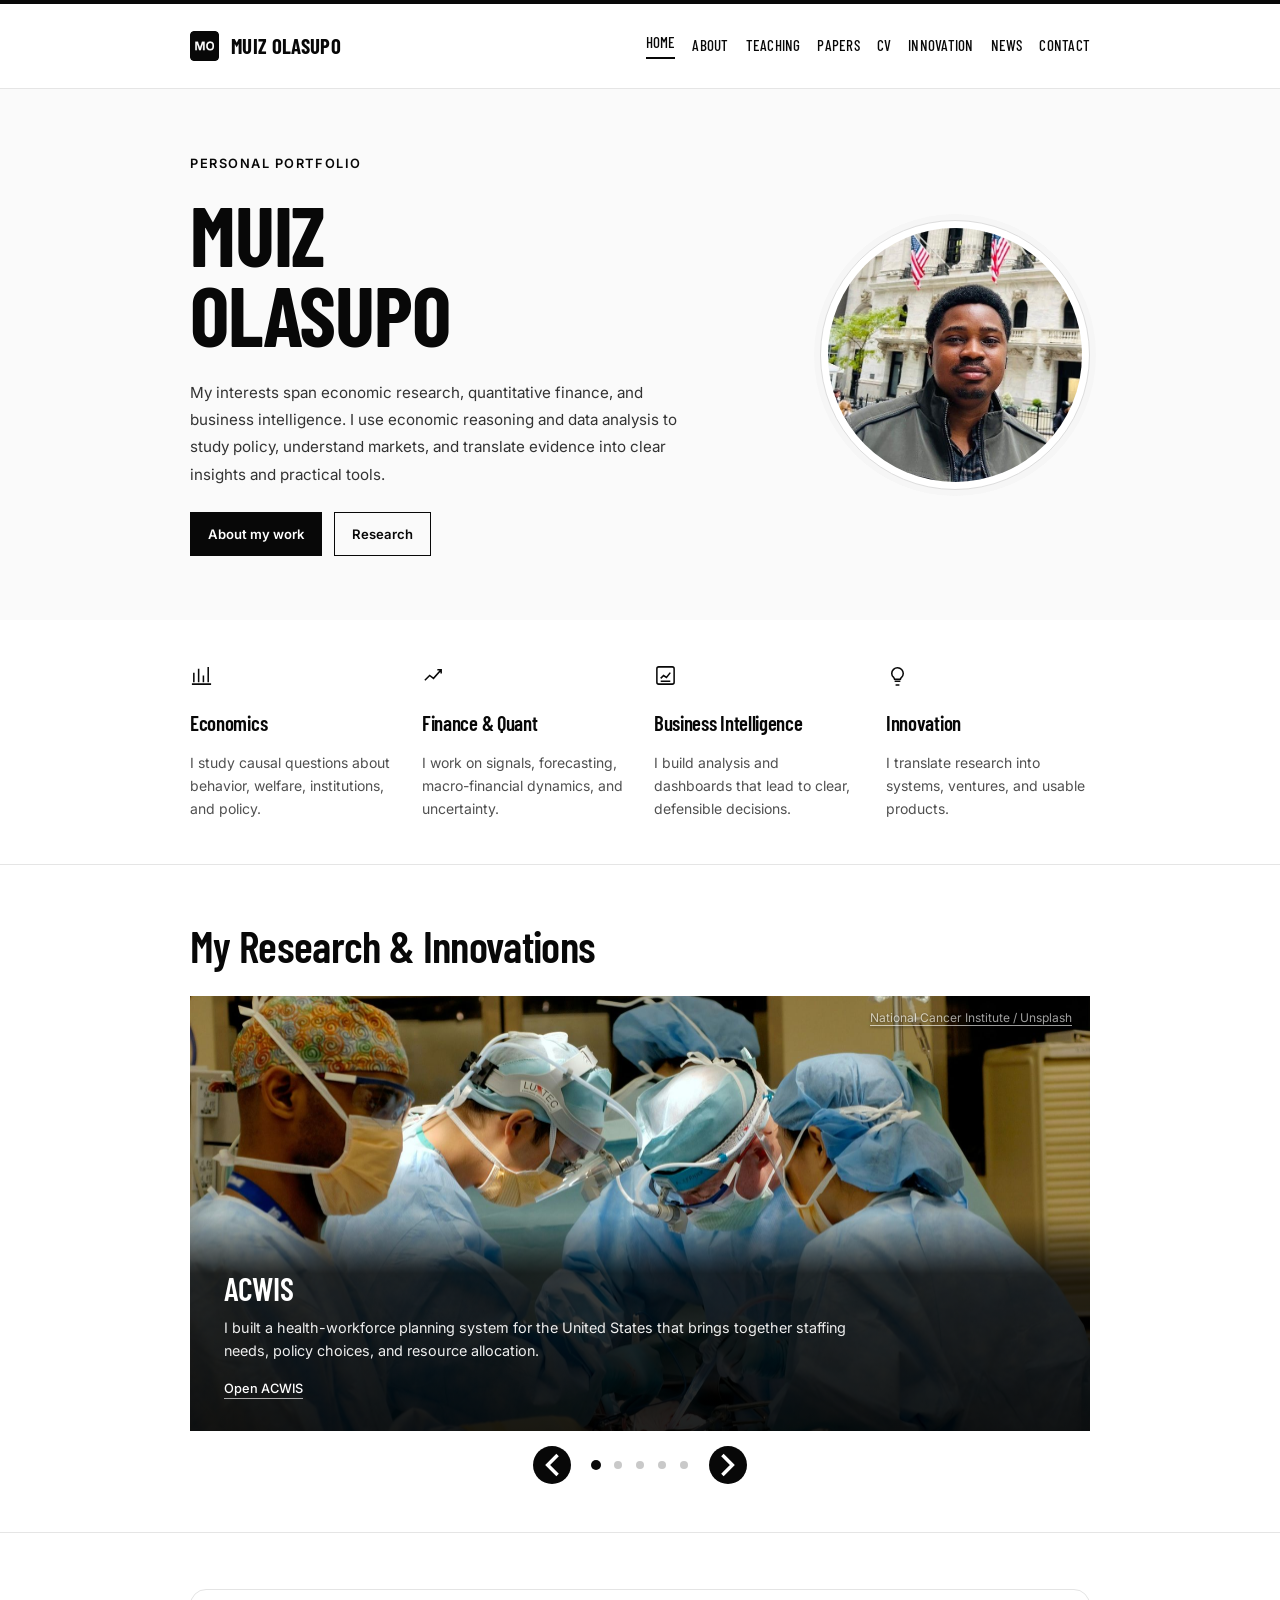
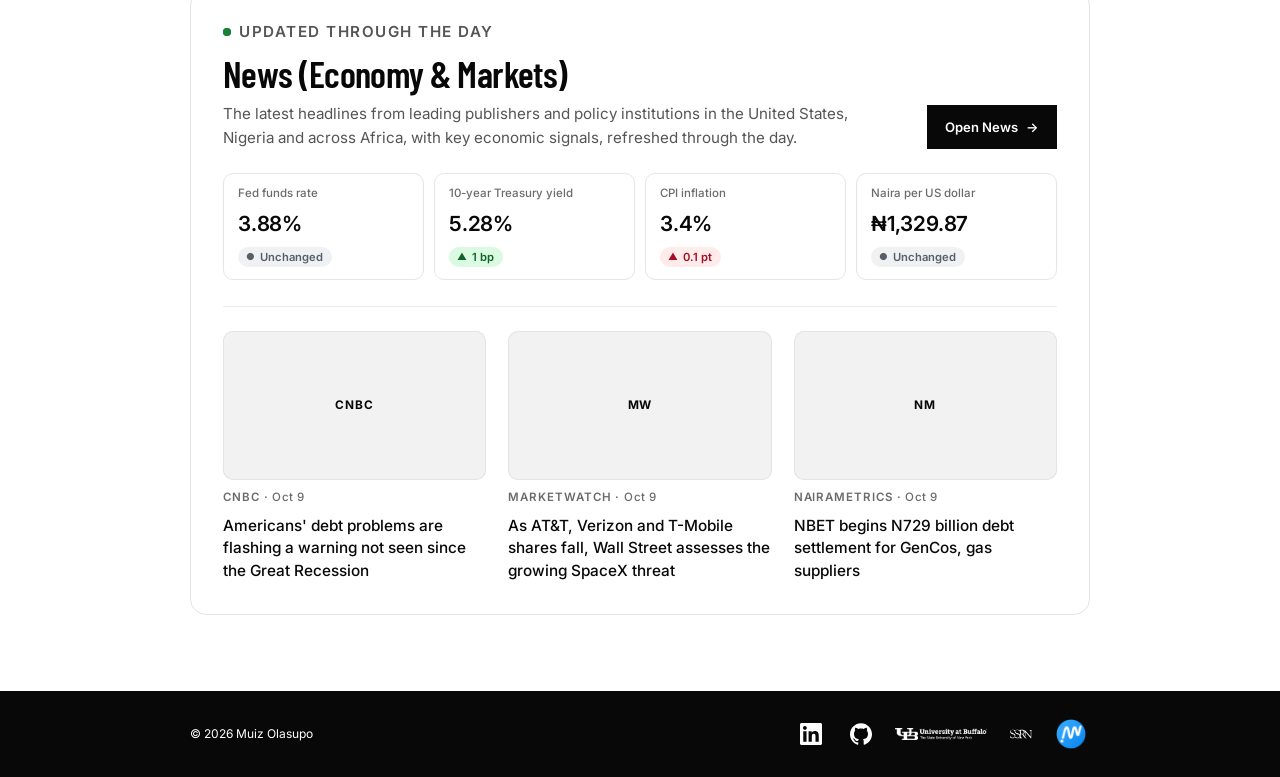
==== index.html @ 6d3d89d2 "Align Contact with the other mobile menu links The mobile menu is a four-column grid and Contact spa" ====
<!doctype html><html lang="en"><head><!-- Google Analytics 4: visitor statistics --><script async src="https://www.googletagmanager.com/gtag/js?id=G-H6LKYE52TH"></script><script>window.dataLayer=window.dataLayer||[];function gtag(){dataLayer.push(arguments);}gtag('js',new Date());gtag('config','G-H6LKYE52TH');</script><meta charset="utf-8"><meta name="viewport" content="width=device-width,initial-scale=1"><meta name="description" content="Muiz Olasupo, PhD student in Economics, causal researcher, and quantitative analyst at the University at Buffalo."><meta property="og:type" content="profile">
<meta property="og:site_name" content="Muiz Olasupo">
<meta property="og:title" content="Muiz Olasupo | Personal Portfolio">
<meta property="og:description" content="Muiz Olasupo, PhD student in Economics at the University at Buffalo working on applied microeconomics, causal inference, labor, and development.">
<meta property="og:url" content="https://muizolasupo.com/">
<meta property="og:image" content="https://muizolasupo.com/muiz-olasupo.jpg"><meta property="og:image:alt" content="Muiz Olasupo">
<meta name="twitter:card" content="summary">
<script type="application/ld+json">
{
  "@context": "https://schema.org",
  "@graph": [
    {
      "@type": "WebSite",
      "@id": "https://muizolasupo.com/#website",
      "name": "Muiz Olasupo",
      "url": "https://muizolasupo.com/"
    },
    {
      "@type": "Person",
      "@id": "https://muizolasupo.com/#person",
      "name": "Muiz Olasupo",
      "url": "https://muizolasupo.com/",
      "image": "https://muizolasupo.com/muiz-olasupo.jpg",
      "jobTitle": "PhD Student in Economics",
      "affiliation": {
        "@type": "CollegeOrUniversity",
        "name": "University at Buffalo, State University of New York",
        "url": "https://www.buffalo.edu/"
      },
      "alumniOf": [
        {
          "@type": "CollegeOrUniversity",
          "name": "University of Lagos"
        },
        {
          "@type": "CollegeOrUniversity",
          "name": "University of Ibadan"
        }
      ],
      "knowsAbout": [
        "Applied microeconomics",
        "Causal inference",
        "Labor economics",
        "Development economics",
        "Machine learning",
        "Quantitative finance"
      ],
      "sameAs": [
        "https://www.linkedin.com/in/muizolasupo",
        "https://github.com/muizolasupo",
        "https://papers.ssrn.com/sol3/cf_dev/AbsByAuth.cfm?per_id=8171556"
      ],
      "description": "Ph.D. student in Economics at the University at Buffalo working on applied microeconomics, causal inference, labor, and development economics.",
      "award": [
        "Doctoral Fellowship, Southern Illinois University Carbondale (2024-2025)",
        "Best Graduating Student, M.Sc. Economics, University of Lagos (2023)"
      ]
    }
  ]
}
</script><title>Muiz Olasupo | Personal Portfolio</title><link rel="icon" href="/favicon.ico" sizes="any"><link rel="icon" type="image/png" sizes="48x48" href="/favicon-48.png"><link rel="icon" type="image/png" sizes="96x96" href="/favicon-96.png"><link rel="icon" type="image/png" sizes="192x192" href="/icon-192.png"><link rel="icon" type="image/png" sizes="32x32" href="/favicon-32.png"><link rel="apple-touch-icon" href="/apple-touch-icon.png"><link rel="manifest" href="/site.webmanifest"><meta name="theme-color" content="#080808"><link rel="canonical" href="https://muizolasupo.com/"><link rel="preconnect" href="https://fonts.googleapis.com"><link rel="preconnect" href="https://fonts.gstatic.com" crossorigin><link href="https://fonts.googleapis.com/css2?family=Barlow+Condensed:wght@500;600;700&family=Inter:wght@400;500;600;700&display=swap" rel="stylesheet"><link rel="stylesheet" href="/styles.css"><link rel="stylesheet" href="/story.css"><link rel="stylesheet" href="/photo-story.css"><link rel="stylesheet" href="/monochrome.css"><link rel="stylesheet" href="/refinements.css?v=20261009a"></head><body><nav class="nav" aria-label="Main navigation"><div class="wrap"><a class="brand" href="index.html"><img class="brand-icon" src="/icon-192.png" alt="" width="34" height="34">Muiz Olasupo<b>.</b></a><div class="links"><a class="active" aria-current="page" href="index.html">Home</a><a href="about.html">About</a><a href="teaching.html">Teaching</a><a href="papers.html">Papers</a><a href="cv.html">CV</a><a href="innovation.html">Innovation</a><a href="news.html">News</a><a href="contact.html">Contact</a></div></div></nav><main><header class="hero hero-clean"><div class="wrap hero-grid"><div><div class="eyebrow">Personal Portfolio</div><h1 class="name-display">Muiz<br>Olasupo</h1><p class="hero-copy">My interests span economic research, quantitative finance, and business intelligence. I use economic reasoning and data analysis to study policy, understand markets, and translate evidence into clear insights and practical tools.</p><div class="actions"><a class="btn primary" href="about.html">About my work</a><a class="btn outline" href="papers.html">Research</a></div></div><div class="portrait-clean"><img src="/muiz-olasupo.jpg" alt="Muiz Olasupo outside the New York Stock Exchange"></div></div></header><section class="home-intro"><div class="wrap"><div class="icon-grid"><article class="icon-card"><svg viewBox="0 0 24 24" aria-hidden="true"><path d="M4 19V9m5 10V5m5 14v-7m5 7V3M2 21h20"/></svg><h3>Economics</h3><p>I study causal questions about behavior, welfare, institutions, and policy.</p></article><article class="icon-card"><svg viewBox="0 0 24 24" aria-hidden="true"><path d="M3 17l5-5 4 3 8-9M16 6h4v4"/></svg><h3>Finance & Quant</h3><p>I work on signals, forecasting, macro-financial dynamics, and uncertainty.</p></article><article class="icon-card"><svg viewBox="0 0 24 24" aria-hidden="true"><rect x="3" y="3" width="18" height="18" rx="2"/><path d="M7 15l3-3 3 2 4-5M7 18h10"/></svg><h3>Business Intelligence</h3><p>I build analysis and dashboards that lead to clear, defensible decisions.</p></article><article class="icon-card"><svg viewBox="0 0 24 24" aria-hidden="true"><path d="M9 18h6M10 22h4M8 14c-1.2-1-2-2.5-2-4.2A6 6 0 0 1 18 10c0 1.7-.8 3.2-2 4.2-.7.6-1 1.1-1 1.8H9c0-.7-.3-1.2-1-2z"/></svg><h3>Innovation</h3><p>I translate research into systems, ventures, and usable products.</p></article></div></div></section><section class="carousel-section"><div class="wrap"><div class="section-head"><h2>My Research &amp; Innovations</h2></div><div class="carousel story-carousel" data-carousel tabindex="0" aria-label="My research and innovations slides"><div class="slides"><article class="slide story-slide active" ><div class="story-text"><h2>ACWIS</h2><p>I built a health-workforce planning system for the United States that brings together staffing needs, policy choices, and resource allocation.</p><a class="story-action" href="https://acwis.pages.dev" target="_blank" rel="noopener">Open ACWIS</a></div><div class="story-surface"><figure class="story-photo"><img src="/images/healthcare-team.jpg" alt="A clinical team working together in an operating room" loading="eager" decoding="async"><figcaption><a href="https://unsplash.com/photos/KrsoedfRAf4" target="_blank" rel="noopener">National Cancer Institute / Unsplash</a></figcaption></figure></div></article><article class="slide story-slide " hidden><div class="story-text"><h2>Applied research</h2><p>Causal questions about economic behavior, policy, and the lives of households.</p><a class="story-action" href="papers.html">Read the working papers</a></div><div class="story-surface"><figure class="story-photo"><img src="/images/library.jpg" alt="Bookshelves in a research library" loading="lazy" decoding="async"><figcaption><a href="https://unsplash.com/photos/2JIvboGLeho" target="_blank" rel="noopener">Susan Q Yin / Unsplash</a></figcaption></figure></div></article><article class="slide story-slide " hidden><div class="story-text"><h2>Finance & quantitative research</h2><p>Economic mechanisms, forecasting, and careful evaluation of uncertainty.</p><a class="story-action" href="about.html">My research approach</a></div><div class="story-surface"><figure class="story-photo"><img src="/images/finance.jpg" alt="Financial market charts displayed on a monitor" loading="lazy" decoding="async"><figcaption><a href="https://unsplash.com/photos/Wb63zqJ5gnE" target="_blank" rel="noopener">Nicholas Cappello / Unsplash</a></figcaption></figure></div></article><article class="slide story-slide " hidden><div class="story-text"><h2>Meso Insights</h2><p>I run an economic research and business intelligence firm that helps organizations make informed decisions.</p><a class="story-action" href="https://mesoinsights.com" target="_blank" rel="noopener">Visit Meso Insights</a></div><div class="story-surface"><figure class="story-photo"><img src="/images/business-analysis.jpg" alt="Colleagues reviewing analysis and reports" loading="lazy" decoding="async"><figcaption><a href="https://unsplash.com/photos/5fNmWej4tAA" target="_blank" rel="noopener">Scott Graham / Unsplash</a></figcaption></figure></div></article><article class="slide story-slide " hidden><div class="story-text"><h2>Health systems, wider possibilities</h2><p>ACWIS starts with the U.S. health sector, with a longer-term interest in adaptation to data-scarce economies.</p><a class="story-action" href="innovation.html">More about ACWIS</a></div><div class="story-surface"><figure class="story-photo"><img src="/images/hospital-mayo-wide.jpg" alt="Hospital exterior in Rochester, Minnesota" loading="lazy" decoding="async"><figcaption><a href="https://unsplash.com/photos/jGmBZypoFPc" target="_blank" rel="noopener">Solen Feyissa / Unsplash</a></figcaption></figure></div></article></div><p class="sr-only" data-slide-status aria-live="polite" aria-atomic="true">Slide 1 of 5: ACWIS</p><div class="story-bottom"><button class="carousel-btn prev" aria-label="Previous slide"><svg viewBox="0 0 24 24" aria-hidden="true" focusable="false"><path d="M14.75 6.5 9.25 12l5.5 5.5"/></svg></button><div class="carousel-dots"><button class="carousel-dot active" aria-label="Show ACWIS slide" aria-pressed="true"><span class="sr-only">ACWIS</span></button><button class="carousel-dot " aria-label="Show Research slide" aria-pressed="false"><span class="sr-only">Research</span></button><button class="carousel-dot " aria-label="Show Quant slide" aria-pressed="false"><span class="sr-only">Quant</span></button><button class="carousel-dot " aria-label="Show Intelligence slide" aria-pressed="false"><span class="sr-only">Intelligence</span></button><button class="carousel-dot " aria-label="Show Reach slide" aria-pressed="false"><span class="sr-only">Reach</span></button></div><button class="carousel-btn next" aria-label="Next slide"><svg viewBox="0 0 24 24" aria-hidden="true" focusable="false"><path d="M9.25 6.5 14.75 12l-5.5 5.5"/></svg></button></div></div></div></section><section class="news-teaser-section" aria-labelledby="news-heading"><div class="wrap"><div class="news-teaser"><div class="news-teaser-top"><div class="news-teaser-intro"><p class="teaser-kicker"><span class="live-dot" aria-hidden="true"></span>Updated through the day</p><h2 id="news-heading"><a href="news.html">News (Economy &amp; Markets)</a></h2><p>The latest headlines from leading publishers and policy institutions in the United States, Nigeria and across Africa, with key economic signals, refreshed through the day.</p></div><a class="btn primary news-open" href="news.html">Open News <span aria-hidden="true">&rarr;</span></a></div><div class="signal-chips" data-signals-chips data-ids="DFF,DGS10,CPIAUCSL,USDNGN" data-href="news.html#signals" aria-label="Key economic signals"></div><div data-news-teaser data-categories="economy,markets,africa"><ul class="news-list news-teaser-list" data-news-list><li class="news-status">Loading headlines…</li></ul></div><noscript><p class="news-status">Turn on JavaScript to see the latest headlines, or open the <a href="news.html">News</a> page.</p></noscript></div></div></section></main><footer><div class="wrap foot"><span>© <span data-year></span> Muiz Olasupo</span><div class="social-links" aria-label="Professional profiles"><a class="social-icon " href="https://www.linkedin.com/in/muizolasupo" aria-label="LinkedIn" title="LinkedIn" target="_blank" rel="noopener"><img src="/icons/linkedin.svg" alt=""></a><a class="social-icon" href="https://github.com/muizolasupo" aria-label="GitHub" title="GitHub" target="_blank" rel="noopener"><img src="/icons/github.svg" alt=""></a><a class="social-icon ub-icon" href="https://arts-sciences.buffalo.edu/economics/info-for/current-students/graduate/phd-student-directory.html" aria-label="University at Buffalo" title="University at Buffalo" target="_blank" rel="noopener"><img src="/icons/ub.png" alt=""></a><a class="social-icon" href="https://papers.ssrn.com/sol3/cf_dev/AbsByAuth.cfm?per_id=8171556" aria-label="SSRN author page" title="SSRN author page" target="_blank" rel="noopener"><img src="/icons/ssrn.svg" alt=""></a><a class="social-icon meso-logo" href="https://mesoinsights.com" target="_blank" rel="noopener" aria-label="Meso Insights" title="Meso Insights"><img src="/icons/meso.png" alt=""></a></div></div></footer><script src="/site.js?v=20261003b"></script><script src="/news.js?v=20261005d" defer></script><script src="/signals.js?v=20261005f" defer></script></body></html>
---- styles.css ----
:root{--ink:#202124;--navy:#16325c;--blue:#1a73e8;--green:#188038;--gold:#c58b00;--paper:#f8fafd;--white:#fff;--muted:#5f6368;--line:#dadce0;--shadow:0 10px 30px rgba(60,64,67,.12)}
*{box-sizing:border-box}html{scroll-behavior:smooth}body{margin:0;color:var(--ink);background:var(--white);font-family:Roboto,Arial,sans-serif;line-height:1.65}a{color:inherit}.wrap{width:min(1120px,calc(100% - 40px));margin:auto}.nav{position:sticky;top:0;z-index:20;background:rgba(255,255,255,.96);border-bottom:1px solid var(--line);backdrop-filter:blur(12px)}.nav .wrap{min-height:72px;display:flex;align-items:center;justify-content:space-between}.brand{font-size:1.08rem;font-weight:700;text-decoration:none;color:var(--navy)}.brand b{color:var(--blue)}.links{display:flex;gap:22px;align-items:center}.links a{font-size:.9rem;font-weight:500;text-decoration:none;color:var(--muted)}.links a:hover,.links a.active{color:var(--blue)}.menu{display:none;border:0;background:none;color:var(--navy);font:600 1rem Roboto,Arial,sans-serif}.hero{background:linear-gradient(130deg,#102a4f,#173f68 60%,#155244);color:white;padding:112px 0 100px}.hero-grid{display:grid;grid-template-columns:1.3fr .7fr;gap:70px;align-items:center}.eyebrow,.kicker{text-transform:uppercase;letter-spacing:.14em;font-weight:700;font-size:.75rem}.eyebrow{color:#f9d77a}.hero h1{font-size:clamp(3.5rem,7vw,6rem);line-height:1.02;letter-spacing:-.045em;margin:16px 0;font-weight:500}.hero p{font-size:1.2rem;max-width:710px;color:#dce8f7}.monogram{aspect-ratio:1;border-radius:28px;display:grid;place-items:center;background:rgba(255,255,255,.08);border:1px solid rgba(255,255,255,.2);font-size:6rem;font-weight:300;color:#f9d77a}.actions{display:flex;flex-wrap:wrap;gap:12px;margin-top:30px}.btn{display:inline-flex;align-items:center;padding:11px 18px;border-radius:6px;text-decoration:none;font-weight:700;font-size:.92rem;border:1px solid transparent}.btn.primary{background:var(--blue);color:white}.hero .btn.primary{background:white;color:var(--navy)}.btn.outline{border-color:var(--line);color:var(--navy);background:white}.hero .btn.outline{border-color:rgba(255,255,255,.45);background:transparent;color:white}.btn:hover{box-shadow:var(--shadow);transform:translateY(-1px)}
.page-head{padding:82px 0 62px;background:var(--paper);border-bottom:1px solid var(--line)}.page-head .kicker,.section-head .kicker{color:var(--green)}h1,h2,h3{letter-spacing:-.02em}.page-head h1{font-size:clamp(2.7rem,5vw,4.5rem);line-height:1.08;margin:10px 0 14px;color:var(--navy)}.page-head p{font-size:1.12rem;color:var(--muted);max-width:760px;margin:0}section{padding:88px 0}.section-head{max-width:760px;margin-bottom:40px}.section-head h2{font-size:clamp(2rem,4vw,3.3rem);line-height:1.12;margin:8px 0 12px;color:var(--navy)}.section-head p{color:var(--muted);font-size:1.05rem}.grid-2{display:grid;grid-template-columns:repeat(2,1fr);gap:22px}.grid-3{display:grid;grid-template-columns:repeat(3,1fr);gap:18px}.card{border:1px solid var(--line);border-radius:12px;padding:28px;background:white}.card.accent{border-top:4px solid var(--blue)}.card h2,.card h3{color:var(--navy);margin-top:0}.card p{color:var(--muted)}.stat{padding:24px;border-left:3px solid var(--gold);background:var(--paper)}.stat strong{display:block;color:var(--navy);font-size:1.05rem}.stat span{color:var(--muted);font-size:.9rem}.paper{display:grid;grid-template-columns:90px 1fr auto;gap:24px;align-items:start;border-top:1px solid var(--line);padding:34px 0}.paper:first-child{border-top:0;padding-top:0}.paper .year{font-size:.78rem;font-weight:700;color:var(--green);text-transform:uppercase;letter-spacing:.1em}.paper h2{font-size:1.42rem;line-height:1.35;margin:0 0 10px;color:var(--navy)}.paper p{margin:0;color:var(--muted)}.paper .ssrn{white-space:nowrap;color:var(--blue);font-weight:700;text-decoration:none}.paper .ssrn:hover{text-decoration:underline}.chips{display:flex;gap:9px;flex-wrap:wrap;margin-top:18px}.chip{padding:7px 11px;background:#eef3fa;border-radius:999px;color:var(--navy);font-size:.84rem;font-weight:500}.timeline{display:grid;gap:26px}.entry{display:grid;grid-template-columns:180px 1fr;gap:28px;padding-bottom:26px;border-bottom:1px solid var(--line)}.entry:last-child{border-bottom:0}.entry .label{font-weight:700;color:var(--green);font-size:.88rem}.entry h3{margin:0 0 5px;color:var(--navy)}.entry p{margin:0;color:var(--muted)}.resume-head{display:flex;justify-content:space-between;gap:25px;align-items:start;margin-bottom:42px}.resume-head h2{font-size:2.2rem;margin:0;color:var(--navy)}.resume-section{margin-top:46px}.resume-section h2{font-size:1.1rem;text-transform:uppercase;letter-spacing:.1em;color:var(--green);border-bottom:2px solid var(--green);padding-bottom:9px}.clean{list-style:none;margin:0;padding:0}.clean li{padding:8px 0}.contact-box{background:linear-gradient(135deg,#102a4f,#155244);color:white;border-radius:16px;padding:48px}.contact-box h2{font-size:2.5rem;line-height:1.15;margin-top:0}.contact-box p{color:#dce8f7;max-width:700px}footer{padding:28px 0;background:#102a4f;color:#c6d4e8;font-size:.85rem}.foot{display:flex;justify-content:space-between;gap:20px}.foot a{color:white;text-decoration:none}
@media(max-width:820px){.menu{display:block}.links{display:none}.links.open{display:flex;position:absolute;top:72px;left:0;right:0;flex-direction:column;align-items:flex-start;background:white;padding:24px;border-bottom:1px solid var(--line)}.hero-grid,.grid-2,.grid-3{grid-template-columns:1fr}.monogram{width:220px}.paper{grid-template-columns:1fr}.paper .ssrn{justify-self:start}.entry{grid-template-columns:1fr;gap:5px}.resume-head,.foot{flex-direction:column}.hero{padding:80px 0}section{padding:68px 0}}
.portrait-stage{position:relative;min-height:570px}.portrait-frame{position:absolute;inset:0 18px 42px 0;border-radius:28px;overflow:hidden;border:1px solid rgba(255,255,255,.24);box-shadow:0 28px 70px rgba(0,0,0,.28)}.portrait-frame img{width:100%;height:100%;object-fit:cover;object-position:center 28%}.data-card{position:absolute;background:rgba(255,255,255,.96);color:var(--ink);border-radius:14px;box-shadow:var(--shadow);padding:16px 18px}.data-card.one{left:-38px;bottom:0;width:230px}.data-card.two{right:-22px;top:34px;width:190px}.data-label{font-size:.7rem;text-transform:uppercase;letter-spacing:.1em;color:var(--muted);font-weight:700}.data-value{display:block;font-size:1.35rem;color:var(--navy);font-weight:700;margin:3px 0}.spark{width:100%;height:36px;margin-top:6px}.spark polyline{fill:none;stroke:var(--blue);stroke-width:3}.spark .green{stroke:var(--green)}.impact-strip{display:grid;grid-template-columns:repeat(4,1fr);margin-top:-34px;position:relative;z-index:3;background:white;border-radius:14px;box-shadow:var(--shadow);overflow:hidden}.impact-strip div{padding:24px;border-right:1px solid var(--line)}.impact-strip div:last-child{border-right:0}.impact-strip strong{display:block;color:var(--navy);font-size:1.05rem}.impact-strip span{color:var(--muted);font-size:.82rem}.feature-grid{display:grid;grid-template-columns:1fr 1fr;gap:22px}.venture{border-radius:18px;padding:38px;position:relative;overflow:hidden}.venture.acwis{background:#102a4f;color:white}.venture.meso{background:#edf6f0;color:var(--ink);border:1px solid #cee3d5}.venture .mini{font-size:.72rem;text-transform:uppercase;letter-spacing:.12em;font-weight:700;color:#f9d77a}.venture.meso .mini{color:var(--green)}.venture h3{font-size:2rem;margin:10px 0}.venture.acwis h3{color:white}.venture p{max-width:560px}.venture.acwis p{color:#dce8f7}.venture-links{display:flex;gap:10px;flex-wrap:wrap;margin-top:24px}.market-viz{border:1px solid var(--line);border-radius:18px;background:white;padding:28px;min-height:330px}.market-viz-head{display:flex;justify-content:space-between;align-items:start}.market-viz h3{margin:0;color:var(--navy)}.legend{display:flex;gap:14px;font-size:.78rem;color:var(--muted)}.dot{display:inline-block;width:8px;height:8px;border-radius:50%;margin-right:5px;background:var(--blue)}.dot.green{background:var(--green)}.chart-area{height:200px;margin-top:26px;position:relative;background:repeating-linear-gradient(to bottom,transparent 0,transparent 49px,#e8eaed 50px)}.chart-area svg{width:100%;height:100%}.chart-area .line1{fill:none;stroke:var(--blue);stroke-width:4}.chart-area .line2{fill:none;stroke:var(--green);stroke-width:3;stroke-dasharray:7 6}.chart-note{font-size:.78rem;color:var(--muted);margin-top:12px}.pdf-stage{border:1px solid var(--line);border-radius:14px;background:var(--paper);min-height:640px;display:grid;place-items:center;text-align:center;padding:40px}.pdf-stage h2{color:var(--navy);margin-bottom:8px}.pdf-stage p{color:var(--muted);max-width:520px}.pdf-viewer{width:100%;height:900px;border:0;border-radius:12px;background:white}.hero-copy{font-size:1.24rem!important;line-height:1.7}.hero-sub{font-size:.96rem!important;color:#aecdde!important;max-width:660px!important}
@media(max-width:820px){.portrait-stage{min-height:480px}.portrait-frame{inset:0 0 48px}.data-card.one{left:-8px}.data-card.two{right:-8px}.impact-strip{grid-template-columns:1fr 1fr;margin-top:0}.feature-grid{grid-template-columns:1fr}.impact-strip div:nth-child(2){border-right:0}.pdf-viewer{height:650px}}
.name-display{font-family:"Bodoni Moda",Georgia,serif;font-size:clamp(4.3rem,8vw,7.2rem)!important;font-weight:600!important;letter-spacing:-.055em!important;line-height:.92!important}.hero-clean{padding:94px 0 78px}.hero-clean .hero-grid{grid-template-columns:.95fr 1.05fr}.portrait-clean{height:590px;border-radius:26px;overflow:hidden;border:1px solid rgba(255,255,255,.25);box-shadow:0 30px 70px rgba(0,0,0,.3)}.portrait-clean img{width:100%;height:100%;object-fit:cover;object-position:center 28%}.role-line{display:flex;gap:10px;flex-wrap:wrap;margin-top:26px}.role-line span{border:1px solid rgba(255,255,255,.25);border-radius:999px;padding:7px 12px;font-size:.8rem;color:#dce8f7}.home-intro{padding:72px 0}.icon-grid{display:grid;grid-template-columns:repeat(4,1fr);gap:16px}.icon-card{border:1px solid var(--line);border-radius:14px;padding:24px;background:white}.icon-card svg{width:34px;height:34px;stroke:var(--blue);fill:none;stroke-width:1.8;margin-bottom:18px}.icon-card h3{margin:0 0 7px;color:var(--navy)}.icon-card p{font-size:.9rem;color:var(--muted);margin:0}.carousel-section{background:var(--paper)}.carousel{position:relative;border-radius:20px;overflow:hidden;background:#0d2747;box-shadow:var(--shadow)}.slides{position:relative;height:570px}.slide{position:absolute;inset:0;opacity:0;pointer-events:none;transition:opacity .55s ease}.slide.active{opacity:1;pointer-events:auto}.slide img{width:100%;height:100%;object-fit:cover}.slide:after{content:"";position:absolute;inset:0;background:linear-gradient(90deg,rgba(7,23,43,.9) 0%,rgba(7,23,43,.54) 47%,rgba(7,23,43,.08) 75%)}.slide-copy{position:absolute;z-index:2;left:7%;bottom:12%;width:min(520px,82%);color:white}.slide-copy .kicker{color:#f9d77a}.slide-copy h2{font-size:clamp(2rem,4vw,3.4rem);line-height:1.08;margin:9px 0}.slide-copy p{color:#e2eaf4;font-size:1rem}.slide-source{font-size:.73rem;color:#c0cedf}.carousel-controls{position:absolute;z-index:4;right:24px;bottom:24px;display:flex;gap:9px}.carousel-btn{width:44px;height:44px;border-radius:50%;border:1px solid rgba(255,255,255,.45);background:rgba(10,32,59,.6);color:white;font-size:1.2rem;cursor:pointer}.carousel-btn:hover{background:var(--blue)}.carousel-dots{position:absolute;z-index:4;left:7%;bottom:30px;display:flex;gap:8px}.carousel-dot{width:9px;height:9px;border-radius:50%;border:0;background:rgba(255,255,255,.45);padding:0;cursor:pointer}.carousel-dot.active{background:white;width:24px;border-radius:8px}.home-cta{padding:74px 0}.home-cta .contact-box{display:flex;align-items:center;justify-content:space-between;gap:30px}.home-cta .contact-box h2{margin-bottom:10px}.home-cta .actions{margin-top:0;flex-shrink:0}
@media(max-width:900px){.hero-clean .hero-grid{grid-template-columns:1fr}.portrait-clean{height:520px}.icon-grid{grid-template-columns:1fr 1fr}.home-cta .contact-box{display:block}.home-cta .actions{margin-top:24px}}
@media(max-width:600px){.portrait-clean{height:440px}.icon-grid{grid-template-columns:1fr}.slides{height:520px}.slide-copy{bottom:18%}.carousel-dots{bottom:26px}.carousel-controls{right:16px;bottom:16px}}
---- story.css ----
.story-carousel{background:#102940;color:#fff}.story-carousel .slides{height:550px}.story-slide{padding:48px;display:grid;grid-template-columns:1fr 1.1fr;gap:48px;align-items:center}.story-slide[hidden]{display:none}.story-slide:after{display:none}.story-number{display:block;font-size:1rem;color:#98b6ce;margin-bottom:35px}.story-text .kicker{color:#e8c475}.story-text h2{font-size:clamp(1.8rem,3vw,2.8rem);line-height:1.15;letter-spacing:-.025em;margin:16px 0}.story-text p{color:#ccdbe7;font-size:1rem}.story-surface{min-width:0}.preview-window{background:#f5f8fb;color:#15344b;border-radius:14px;padding:24px;box-shadow:0 20px 50px #06152480}.window-bar{font-weight:700;display:flex;justify-content:space-between;gap:15px;border-bottom:1px solid #d0dbe5;padding-bottom:15px}.window-bar span{font-size:.8rem;font-weight:400}.preview-title{font-size:1.7rem;font-weight:500;margin:25px 0}.preview-tiles{display:grid;gap:12px;margin-bottom:22px}.preview-tiles>div{border-left:3px solid #148575;padding:8px 14px;background:white;font-size:.8rem;color:#547083}.preview-tiles strong,.preview-tiles small{display:block}.preview-tiles strong{font-size:1rem;color:#173449}.preview-tiles small{font-size:.85rem}.story-diagram{display:grid;grid-template-columns:1fr 1fr;gap:14px}.story-diagram>div{border:1px solid #54768d;border-radius:12px;padding:28px 18px;min-height:145px;background:#163850}.story-diagram span,.scope-cards span{display:block;color:#81cfc8;font-size:.8rem;letter-spacing:.1em;margin-bottom:15px}.story-diagram strong{font-size:1.25rem;font-weight:500}.research-note{border-radius:8px;background:#f8f6ef;color:#142f45;padding:32px;border-top:6px solid #c7a04a}.research-note>span{font-size:.8rem;letter-spacing:.16em}.research-note h3{font-size:1.9rem;font-family:Georgia,serif;line-height:1.25}.research-note ul{padding-left:20px;line-height:2}.research-note small{font-size:.85rem}.decision-stack{display:grid;gap:16px}.decision-stack>div{background:#19433f;border:1px solid #498079;border-radius:12px;padding:23px}.decision-stack b{display:block;font-size:.85rem;color:#a3d8bb;letter-spacing:.12em;margin-bottom:8px}.scope-cards{display:grid;gap:16px}.scope-cards>div{padding:25px;border:1px solid #4d728a;border-radius:12px;background:#18384d}.scope-cards h3{font-size:1.65rem;margin:0}.scope-cards p{color:#d0dde5;margin-bottom:0}.story-bottom{display:flex;align-items:center;justify-content:space-between;padding:20px 30px;border-top:1px solid #355366;gap:15px}.story-bottom .carousel-dots,.story-bottom .carousel-controls{position:static}.story-bottom .carousel-dots{flex-wrap:wrap;gap:6px}.story-bottom .carousel-dot{width:auto;height:auto;padding:10px 13px;border-radius:6px;background:transparent;color:#cad9e5;font:500 .875rem Roboto,Arial,sans-serif}.story-bottom .carousel-dot.active{background:#dbe9f2;color:#123248}.story-carousel :focus-visible{outline:3px solid #e8c475;outline-offset:4px}
@media(max-width:900px){.nav .links{gap:12px}.nav .links a{font-size:.83rem}.story-slide{padding:30px;gap:25px}.story-text h2{font-size:2rem}}@media(max-width:700px){.story-carousel .slides{height:850px}.story-slide{grid-template-columns:1fr;align-content:start;gap:24px;padding:25px}.story-number{margin-bottom:15px}.story-text h2{font-size:1.8rem}.story-bottom{padding:16px;flex-wrap:wrap}.story-diagram>div{min-height:120px;padding:20px 15px}.preview-window{padding:18px}}
@media(prefers-reduced-motion:reduce){.slide{transition:none}}
---- photo-story.css ----
.story-carousel .slides{height:auto;min-height:600px;display:grid}.story-carousel .story-slide{position:relative;inset:auto;grid-area:1/1;min-height:600px;grid-template-columns:.9fr 1.1fr;padding:38px;gap:36px;opacity:1}.story-slide.active{animation:story-enter .35s ease-out}.story-slide[hidden]{display:none}.story-text h2{font-size:clamp(1.8rem,3vw,2.65rem)}.story-text .story-number{margin-bottom:25px}.story-surface{align-self:stretch;display:flex;flex-direction:column;gap:16px}.story-photo{margin:0;position:relative;overflow:hidden;border-radius:12px;background:#24465c;min-height:250px;flex:1}.story-slide .story-photo img{width:100%;height:100%;position:absolute;inset:0;object-fit:cover;display:block}.story-photo figcaption{position:absolute;left:0;right:0;bottom:0;padding:26px 16px 12px;background:linear-gradient(transparent,rgba(4,20,31,.84));font-size:.75rem;color:white}.story-photo a{color:white;text-decoration:underline;text-underline-offset:3px}.story-slide .preview-window{padding:18px;box-shadow:none;border-radius:12px}.story-slide .window-bar{padding-bottom:10px;font-size:1rem}.preview-switches{display:flex;gap:6px;margin:14px 0}.preview-switches button{padding:9px 12px;border:1px solid #b3c9d4;border-radius:6px;background:white;color:#24495b;font:500 .875rem Roboto,Arial,sans-serif;cursor:pointer}.preview-switches button[aria-pressed="true"]{color:white;background:#17574f;border-color:#17574f}.preview-description{min-height:68px;font-size:.9rem;line-height:1.5;margin:0 0 12px}.story-action{display:inline-block;font-size:.9rem;font-weight:600;color:#9ed5ff;text-underline-offset:5px;margin-top:16px}.preview-window .story-action{color:#145bb0;margin:0}.story-note{font-size:.9rem;color:#d2e2ec;line-height:1.6;margin:0;padding:0 2px}.story-note strong{display:block;color:white;font-weight:500;font-size:1.05rem;margin-bottom:3px}.story-bottom .carousel-controls{align-items:center}.story-play{border:1px solid #718b9f;color:white;background:transparent;border-radius:6px;padding:10px 12px;font:500 .875rem Roboto,Arial,sans-serif;cursor:pointer;white-space:nowrap}.story-play[aria-pressed="true"]{background:#dce9f2;color:#15344b}.story-bottom{flex-wrap:wrap}.story-bottom .carousel-dot{min-height:44px}.sr-only{position:absolute!important;width:1px;height:1px;padding:0;margin:-1px;overflow:hidden;clip:rect(0,0,0,0);white-space:nowrap;border:0}
@keyframes story-enter{from{opacity:.5;transform:translateY(5px)}to{opacity:1;transform:translateY(0)}}
@media(max-width:760px){.story-carousel .story-slide{grid-template-columns:1fr;padding:24px;gap:22px;min-height:0}.story-carousel .slides{min-height:0}.story-photo{min-height:270px;flex:none}.story-text h2{font-size:1.85rem}.story-text .story-number{margin-bottom:12px}.story-bottom{padding:16px}.story-bottom .carousel-controls{margin-left:auto}.preview-description{min-height:90px}}
@media(prefers-reduced-motion:reduce){.story-slide.active{animation:none}}
---- monochrome.css ----
/* A quiet, monochrome editorial system. */
:root{--ink:#080808;--navy:#080808;--blue:#080808;--green:#080808;--gold:#080808;--paper:#f5f5f5;--white:#fff;--muted:#505050;--line:#dedede;--shadow:none}
body{font-family:Inter,Arial,sans-serif;font-size:16px;color:#080808;background:#fff;line-height:1.7}
.wrap{width:min(1180px,calc(100% - 64px))}
h1,h2,h3,.name-display,.brand,.links a{font-family:'Barlow Condensed','Arial Narrow',Arial,sans-serif}
h1,h2,h3{color:#080808;letter-spacing:-.015em;font-weight:600}
.nav{position:relative;background:#fff;border-top:8px solid #080808;border-bottom:1px solid #e5e5e5;backdrop-filter:none}
.nav .wrap{min-height:104px;gap:32px}
.brand{font-size:1.55rem;white-space:nowrap;text-transform:uppercase;letter-spacing:.015em;color:#080808}
.brand b{display:none}
.links{gap:25px}.links a,.nav .links a{font-size:1.08rem;text-transform:uppercase;letter-spacing:.025em;color:#080808;line-height:1.3}
.links a.active{border-bottom:2px solid #080808;padding-bottom:5px}.links a:hover{color:#080808;text-decoration:underline;text-underline-offset:6px}
.menu{font-family:Inter,Arial,sans-serif;color:#080808;padding:12px 0}
.hero,.hero-clean{background:#f5f5f5;color:#080808;padding:88px 0}
.hero-clean .hero-grid{grid-template-columns:1.35fr .65fr;gap:90px;align-items:center}
.eyebrow,.kicker,.page-head .kicker,.section-head .kicker{color:#080808;font-size:.875rem;letter-spacing:.12em;font-weight:600}
.hero h1.name-display{font-family:'Barlow Condensed','Arial Narrow',Arial,sans-serif;font-weight:700!important;font-size:clamp(5rem,9.2vw,8rem)!important;line-height:.96!important;letter-spacing:-.015em!important;text-transform:uppercase;margin:24px 0 28px}
.hero .hero-copy{color:#333;font-size:1.08rem!important;line-height:1.8;max-width:580px;margin:0}
.portrait-clean{height:auto;aspect-ratio:3/4;max-height:445px;border:0;border-radius:0;box-shadow:none}
.portrait-clean img{filter:grayscale(1);object-position:center 28%;display:block}
.actions{gap:12px;margin-top:28px}
.btn,.hero .btn{border-radius:0;font-family:Inter,Arial,sans-serif;font-size:.875rem;padding:12px 22px;font-weight:600;min-height:48px;justify-content:center;transition:background .15s,color .15s}
.btn.primary,.hero .btn.primary{background:#080808;color:#fff;border:1px solid #080808}
.btn.outline,.hero .btn.outline{color:#080808;background:transparent;border:1px solid #080808}
.btn:hover{transform:none;box-shadow:none}.btn.primary:hover{background:#333}.btn.outline:hover{background:#080808;color:#fff}
section{padding:76px 0}.home-intro{padding:58px 0 62px}.icon-grid{gap:36px}
.icon-card{padding:0;border:0;border-radius:0;background:none}.icon-card svg{width:26px;height:26px;stroke:#080808;margin-bottom:13px;stroke-width:1.6}
.icon-card h3{font-size:1.6rem;font-weight:600;margin:0 0 10px}.icon-card p{font-size:.95rem;line-height:1.65;max-width:245px;color:#505050}
.section-head{margin-bottom:32px}.section-head h2{font-size:clamp(2.5rem,4.6vw,4rem);font-weight:600;margin:8px 0 12px}.section-head p{font-size:1rem}
.carousel-section{background:#fff;border-top:1px solid #e5e5e5;padding-top:65px}
.carousel,.story-carousel{border:1px solid #dedede;border-radius:0;background:#fff;color:#080808;box-shadow:none}
.story-carousel .slides,.story-carousel .story-slide{min-height:530px}
.story-carousel .story-slide{padding:38px;gap:48px;grid-template-columns:1fr 1fr}
.story-text .story-number{color:#505050;font-size:.875rem;margin-bottom:34px;font-variant-numeric:tabular-nums}
.story-text .kicker{color:#080808;letter-spacing:.1em;font-size:.8rem}
.story-text h2{font-size:clamp(2.3rem,3.3vw,3.1rem);font-weight:600;line-height:1.12;letter-spacing:-.01em;color:#080808}
.story-text p,.story-note{color:#505050;font-size:.95rem}.story-note strong{color:#080808;font-size:1rem}
.story-photo{border-radius:0;background:#eee;min-height:240px}.story-photo img{filter:grayscale(1)}
.story-photo figcaption{font-size:.75rem;background:linear-gradient(transparent,rgba(0,0,0,.8))}
.story-slide .preview-window{background:#f5f5f5;color:#080808;border-radius:0;padding:18px;border:0;box-shadow:none}
.window-bar{border-color:#d0d0d0}.window-bar span{color:#505050;font-size:.75rem}
.preview-switches button{font-family:Inter,Arial,sans-serif;border:1px solid #c5c5c5;color:#080808;background:#fff;border-radius:0;font-size:.8rem}
.preview-switches button[aria-pressed="true"]{background:#080808;border-color:#080808;color:white}
.preview-description{font-size:.875rem;color:#333}.story-action,.preview-window .story-action{color:#080808;font-size:.875rem;text-decoration-thickness:1px}
.story-bottom{border-top:1px solid #dedede;padding:16px 24px;background:#fafafa}
.story-bottom .carousel-dot{color:#080808;font-family:Inter,Arial,sans-serif;border-radius:0;font-size:.8rem;padding:10px 12px}
.story-bottom .carousel-dot.active{background:#080808;color:#fff}
.story-play{color:#080808;border-color:#aaa;border-radius:0;font-family:Inter,Arial,sans-serif;font-size:.8rem;background:#fff}
.story-play[aria-pressed="true"]{background:#080808;color:#fff}
.carousel-btn{border-radius:0;background:#fff;border:1px solid #aaa;color:#080808}.carousel-btn:hover{background:#080808;color:#fff}
:focus-visible,.story-carousel :focus-visible{outline:2px solid #080808;outline-offset:4px}
.home-cta{padding:30px 0 76px}.contact-box{border-radius:0;background:#f5f5f5;color:#080808;padding:40px;border:0}
.contact-box h2{font-size:clamp(2rem,3.5vw,3rem);font-weight:600}.contact-box p{color:#505050;font-size:1rem}
.home-cta .contact-box{align-items:center}.home-cta .contact-box>div:first-child{max-width:650px}.home-cta .contact-box .kicker{color:#080808}
.page-head{padding:68px 0 58px;background:#f5f5f5}.page-head h1{font-size:clamp(3rem,5.5vw,5rem);color:#080808;font-weight:600}.page-head p{font-size:1.05rem;color:#505050}
.card,.card.accent{border:0;border-top:1px solid #080808;border-radius:0;padding:26px 0;background:none}.card h2,.card h3{font-size:1.8rem}.grid-2{gap:48px}.stat{background:#f5f5f5;border-left:2px solid #080808}
.chip{border-radius:0;background:#f1f1f1;color:#080808;font-size:.875rem;font-weight:400}
.paper{grid-template-columns:100px 1fr auto;padding:36px 0;gap:28px}.paper .year{color:#505050;font-size:.8rem;letter-spacing:.04em}.paper h2{font-size:1.85rem;font-weight:600;line-height:1.2;color:#080808}.paper p{font-size:1rem}.paper .ssrn{color:#080808;font-size:.9rem;text-decoration:underline;text-underline-offset:5px}
.venture,.venture.acwis,.venture.meso{border:0;border-radius:0;padding:0;background:none;color:#080808;overflow:visible}
.venture h3,.venture.acwis h3{font-size:3.2rem;color:#080808;font-weight:600}.venture .mini,.venture.meso .mini{color:#080808;font-size:.875rem}.venture p,.venture.acwis p{color:#505050;max-width:850px}.venture .chips{margin-top:25px}
.pdf-stage,.pdf-viewer{border-radius:0}.pdf-stage{background:#f5f5f5;border:1px solid #dedede}
footer{background:#080808;color:#fff;padding:30px 0;font-size:.8rem}.foot{align-items:center}.foot a{color:#fff}
@media(max-width:1050px){.links{gap:15px}.nav .links a{font-size:1rem}.hero-clean .hero-grid{gap:50px}.home-cta .contact-box{display:block}.home-cta .actions{margin-top:24px}}
@media(max-width:900px){.nav .wrap{min-height:80px}.menu{display:block}.nav .links{display:none}.nav .links.open{display:flex;position:absolute;top:88px;left:0;right:0;flex-direction:column;align-items:flex-start;padding:24px 32px;background:#fff;border-bottom:1px solid #080808;gap:20px}.nav .links a{font-size:1.15rem}.hero-clean .hero-grid{grid-template-columns:1.2fr .8fr;gap:35px}.hero h1.name-display{font-size:clamp(4.8rem,10vw,7rem)!important}.icon-grid{grid-template-columns:repeat(2,1fr);gap:35px}.story-carousel .story-slide{gap:28px;padding:28px}}
@media(max-width:700px){.wrap{width:calc(100% - 40px)}.hero,.hero-clean{padding:48px 0}.hero-clean .hero-grid{grid-template-columns:1fr;gap:35px}.hero h1.name-display{font-size:clamp(4.5rem,18vw,6.5rem)!important}.portrait-clean{width:100%;max-width:360px;max-height:420px;justify-self:start}.hero .hero-copy{font-size:1rem!important}.story-carousel .story-slide{grid-template-columns:1fr;padding:24px;min-height:0}.story-carousel .slides{min-height:0}.story-photo{min-height:260px}.story-text .story-number{margin-bottom:15px}.story-text h2{font-size:2.3rem}.story-bottom{padding:14px}.story-bottom .carousel-controls{margin-left:0}.grid-2,.paper{grid-template-columns:1fr}.paper{gap:13px}.contact-box{padding:28px}.foot{align-items:flex-start}.page-head{padding:50px 0}section{padding:52px 0}.home-cta{padding-bottom:50px}}
@media(max-width:400px){.icon-grid{grid-template-columns:1fr}.story-bottom .carousel-dots{gap:2px}.story-bottom .carousel-dot{padding:10px 8px}.window-bar{flex-direction:column;gap:3px}}
@media(prefers-reduced-motion:reduce){html{scroll-behavior:auto}.btn{transition:none}}

/* Compact, centered layout with quiet controls and original-color photos. */
.wrap{width:min(900px,calc(100% - 64px))}
.nav{border-top-width:4px}.nav .wrap{min-height:84px;gap:26px}.brand{font-size:1.3rem}
.links,.nav .links{gap:17px}.links a,.nav .links a{font-size:.94rem;letter-spacing:.015em}
.hero,.hero-clean{padding:64px 0;background:#fafafa}.hero-clean .hero-grid{grid-template-columns:1.45fr .75fr;gap:66px}
.hero h1.name-display{font-size:clamp(4.25rem,6.5vw,5.5rem)!important;margin:20px 0 24px}
.hero .hero-copy{font-size:1rem!important;max-width:510px;line-height:1.8}.eyebrow,.kicker{font-size:.8rem}
.portrait-clean{max-height:330px}.portrait-clean img,.story-photo img{filter:none}
.actions{margin-top:24px}.btn,.hero .btn{padding:10px 17px;min-height:44px;font-size:.82rem}
section{padding:58px 0}.home-intro{padding:44px 0}.icon-grid{gap:28px}.icon-card svg{width:23px;height:23px;margin-bottom:10px}
.icon-card h3{font-size:1.3rem}.icon-card p{font-size:.875rem;line-height:1.65}.section-head{margin-bottom:26px}.section-head h2{font-size:clamp(2rem,3.6vw,2.75rem)}
.carousel-section{padding:48px 0}.carousel,.story-carousel{border:0;background:transparent;overflow:visible}
.story-carousel .slides{min-height:300px}.story-carousel .story-slide{padding:0;gap:48px;grid-template-columns:1fr 1fr;min-height:300px;align-items:center}
.story-text h2{font-size:2rem;margin:0 0 15px;line-height:1.18}.story-text p{font-size:.95rem;line-height:1.75;margin:0 0 16px}.story-text .story-action{margin-top:0;font-weight:500}
.story-surface{align-self:center}.story-photo{min-height:0;height:270px;flex:none;overflow:visible;background:transparent;margin-bottom:36px}
.story-photo img{position:static!important;inset:auto!important;object-fit:cover;height:270px!important}
.story-photo figcaption{position:static;background:none;color:#666;padding:9px 0 0;font-size:.7rem;line-height:1.4}.story-photo a{color:#555}
.story-bottom{padding:18px 0 0;margin-top:15px;border:0;background:none;flex-wrap:nowrap;justify-content:space-between}
.story-bottom .carousel-dots{gap:8px}.story-bottom .carousel-dot,.story-bottom .carousel-dot.active{width:28px;height:28px;min-height:28px;padding:0;border-radius:0;background:none;position:relative}
.story-bottom .carousel-dot:before{content:'';position:absolute;width:6px;height:6px;border-radius:50%;left:11px;top:11px;background:#ccc}.story-bottom .carousel-dot.active:before{background:#080808}
.carousel-btn{width:36px;height:36px;font-size:1rem;border-color:#ddd;background:#fff}.carousel-controls{gap:8px}
.home-cta{padding:24px 0 58px}.contact-box{padding:30px;background:#fafafa}.contact-box h2{font-size:2rem}.contact-box p{font-size:.95rem}.home-cta .contact-box{display:block}.home-cta .actions{margin-top:20px}
.page-head{padding:55px 0 45px;background:#fafafa}.page-head h1{font-size:clamp(2.6rem,4vw,3.6rem)}.page-head p{font-size:1rem}
.grid-2{gap:36px}.paper{grid-template-columns:74px 1fr;gap:18px}.paper h2{font-size:1.55rem}.paper .ssrn{grid-column:2;justify-self:start}.paper p{font-size:.95rem}
.venture h3,.venture.acwis h3{font-size:2.5rem}.card h2,.card h3{font-size:1.6rem}.foot{font-size:.75rem;gap:18px}footer{padding:24px 0}
@media(max-width:1000px){.nav .links{gap:12px}.nav .links a{font-size:.92rem}}
@media(max-width:900px){.nav .links.open{top:88px}.hero-clean .hero-grid{grid-template-columns:1.4fr .8fr;gap:38px}.icon-grid{grid-template-columns:repeat(2,1fr)}.story-carousel .story-slide{padding:0;gap:30px;grid-template-columns:1fr 1fr}}
@media(max-width:650px){.wrap{width:calc(100% - 48px)}.nav .wrap{min-height:72px}.nav .links.open{top:76px}.hero,.hero-clean{padding:42px 0}.hero-clean .hero-grid{grid-template-columns:1fr;gap:30px}.hero h1.name-display{font-size:4.4rem!important}.portrait-clean{max-width:260px;max-height:335px}.story-carousel .story-slide{grid-template-columns:1fr;gap:24px;min-height:0}.story-carousel .slides{min-height:0}.story-text h2{font-size:1.85rem}.story-photo,.story-photo img{height:245px!important}.story-bottom{margin-top:10px}.icon-grid{gap:26px 20px}.icon-card h3{font-size:1.3rem}.contact-box{padding:24px}.page-head{padding:42px 0 35px}.paper{grid-template-columns:1fr}.paper .ssrn{grid-column:1}.grid-2{grid-template-columns:1fr}.foot{align-items:flex-start}section{padding:44px 0}}
---- refinements.css ----
.portrait-clean{padding:10px;background:#fff;border:1px solid #d5d5d5;box-shadow:10px 10px 0 #ececec;overflow:visible;aspect-ratio:3/4;max-height:none;max-width:270px;justify-self:end;transform:rotate(-1deg)}
.portrait-clean img{width:100%;height:100%;aspect-ratio:3/4;object-fit:cover;object-position:center 28%;display:block}
.hero-clean .hero-grid{gap:70px}.hero .hero-copy{font-size:.95rem!important;line-height:1.8}
.page-head h1{font-size:3rem}.page-head{padding:45px 0 36px}.page-head .kicker{font-size:.75rem}
.bio-copy{max-width:760px;font-size:.98rem;line-height:1.85;margin-bottom:34px}.bio-copy p:first-child{margin-top:0}
.about-content{padding:40px 0 55px}.about-row{display:grid;grid-template-columns:145px 1fr;gap:28px;border-top:1px solid #e2e2e2;padding:22px 0;align-items:start}
.about-row h2{font-size:1.4rem;margin:0;line-height:1.5}.about-row>p{margin:0;font-size:.94rem;line-height:1.8}
.education-list p{display:flex;justify-content:space-between;gap:25px;margin:0 0 9px;font-size:.88rem}.education-list p:last-child{margin:0}.education-list strong{font-weight:500;white-space:nowrap}.education-list span{color:#555;text-align:right}
.software-list{line-height:2!important}.course-list{list-style:none;display:grid;grid-template-columns:1fr 1fr;gap:10px 24px;margin:0;padding:0;font-size:.94rem}
.social-links{display:flex;align-items:center;gap:16px}.social-icon{display:inline-flex;align-items:center;justify-content:center;width:38px;height:38px;text-decoration:none;border:0;transition:opacity .15s}.social-icon:hover{opacity:.6}.social-icon img{width:22px;height:22px;object-fit:contain;display:block}.social-icon.ub-icon{width:98px}.social-icon.ub-icon img{width:92px;height:36px;object-fit:contain}
footer .social-icon img{filter:brightness(0) invert(1)}footer .ub-icon img{filter:none}.pending-icon{opacity:.4;cursor:default}.contact-icons .ub-icon img{filter:brightness(0)}
.contact-simple{max-width:700px}.contact-simple h2{font-size:2rem;margin:0 0 9px}.contact-simple>p{color:#555;font-size:.95rem}.contact-icons{margin-top:30px;gap:22px}.meso-mark{font-family:Georgia,serif;font-weight:bold;font-size:1.2rem;border:1px solid #111;width:32px;height:32px;margin-left:4px}.email-link{display:inline-block;margin-top:24px;color:#222;font-size:.93rem;text-underline-offset:5px}
.cv-pending{font-size:.95rem;color:#666;padding:20px 0 80px}.venture-section{border-top:1px solid #ddd}.venture p{font-size:.96rem;line-height:1.85}.venture h3{margin:12px 0 22px}.venture .mini{font-size:.75rem}
.paper{grid-template-columns:76px 1fr auto;gap:20px;padding:23px 0;align-items:start}.paper h2{font-family:Inter,Arial,sans-serif;font-size:1.03rem;letter-spacing:-.015em;font-weight:500;line-height:1.5;margin:0 0 6px}.paper p{font-size:.82rem;line-height:1.6;color:#666}.paper .year{font-size:.7rem;line-height:1.7;padding-top:3px}.paper .ssrn{grid-column:auto;font-size:.75rem;margin-top:3px;font-weight:500;line-height:1.7}.paper:first-child{padding-top:0}
.story-carousel .slides{min-height:435px}.story-carousel .story-slide{display:block;min-height:435px;padding:0;position:relative;overflow:hidden;background:#111}
.story-surface{position:absolute;inset:0;display:block}.story-photo{height:100%!important;margin:0;position:static;overflow:hidden}.story-photo img{position:absolute!important;inset:0!important;width:100%!important;height:100%!important;object-fit:cover}
.story-text{position:absolute;z-index:2;left:0;right:0;bottom:0;padding:55px 34px 30px;background:linear-gradient(transparent,rgba(0,0,0,.77) 27%,rgba(0,0,0,.87));color:white}
.story-text h2{font-size:2rem;line-height:1.15;color:#fff;margin:0 0 9px;max-width:650px}.story-text p{font-size:.9rem;line-height:1.6;color:#eee;max-width:660px;margin:0 0 12px}.story-text .story-action{font-size:.8rem;color:#fff;text-decoration-color:#aaa;text-underline-offset:5px}
.story-photo figcaption{position:absolute;top:12px;bottom:auto;right:14px;left:auto;z-index:3;color:#fff;background:rgba(0,0,0,.45);padding:4px 8px;font-size:.65rem;max-width:75%;text-align:right}.story-photo figcaption a{color:#fff}
.story-bottom{justify-content:center;position:relative;padding-top:15px;margin:0}.story-bottom .carousel-controls{position:absolute;right:0;bottom:0;margin:0}.story-bottom .carousel-dots{gap:2px}.story-bottom .carousel-dot,.story-bottom .carousel-dot.active{width:31px;height:30px;background:none}.story-bottom .carousel-dot:before{height:3px;width:17px;border-radius:4px;left:7px;top:14px;background:#d0d0d0;transition:width .2s,background .2s}.story-bottom .carousel-dot.active:before{background:#111;width:25px;left:3px}.carousel-btn{border:0;width:30px;height:30px;background:none;font-size:1rem}.carousel-btn:hover{color:#111;background:#eee}
@media(max-width:700px){.hero-clean .hero-grid{gap:32px}.portrait-clean{justify-self:start;max-width:250px}.page-head h1{font-size:2.6rem}.about-row{grid-template-columns:1fr;gap:12px;padding:20px 0}.education-list p{display:block}.education-list span{display:block;text-align:left;margin-top:2px}.course-list{grid-template-columns:1fr}.paper{grid-template-columns:1fr;gap:7px;padding:21px 0}.paper .ssrn{grid-column:1;margin:0}.paper h2{font-size:1rem}.story-carousel .slides,.story-carousel .story-slide{min-height:400px}.story-text{padding:55px 22px 25px}.story-text h2{font-size:1.65rem}.story-text p{font-size:.84rem}.story-photo figcaption{font-size:.6rem}.story-bottom{justify-content:flex-start}.foot{gap:15px}.contact-icons{gap:16px}}

.story-carousel .story-slide[hidden]{display:none}

/* Compact circular portrait and quiet photo credits. */
.portrait-clean{width:270px;max-width:100%;height:270px;aspect-ratio:1;border-radius:50%;padding:7px;overflow:hidden;transform:none;border:1px solid #ddd;box-shadow:0 0 0 6px #f6f6f6}
.portrait-clean img{width:100%;height:100%;aspect-ratio:1;border-radius:50%;object-fit:cover;object-position:center 0%}
.story-photo figcaption{background:transparent;opacity:.62;font-size:.75rem;padding:2px 4px;text-shadow:0 1px 3px #000}
.story-photo figcaption:hover,.story-photo figcaption:focus-within{opacity:1}
footer .meso-mark{color:#fff;border-color:#888;font-size:1rem}.foot .social-links{flex-wrap:wrap;gap:12px}.contact-simple .email-link{margin:0;font-size:1.1rem}
@media(max-width:700px){.portrait-clean{width:240px;height:240px}.foot{align-items:flex-start}.story-photo figcaption{font-size:.75rem}}

footer .meso-logo img{filter:none;width:30px;height:30px}.teaching-gallery{margin-top:32px}.teaching-gallery .slides,.teaching-gallery .story-slide{min-height:520px}.teaching-gallery .story-photo img{object-fit:contain;background:#101010}.teaching-gallery .story-photo{border-radius:0}
@media(max-width:700px){.teaching-gallery .slides,.teaching-gallery .story-slide{min-height:430px}}

/* Give every photograph a definite display area, including hidden slides. */
.story-carousel .story-surface{position:absolute;inset:0;width:100%;height:100%;align-self:stretch;display:block}
.story-carousel .story-photo{position:absolute;inset:0;width:100%;height:100%!important;min-height:0;margin:0;overflow:hidden}
.story-carousel .story-photo img{display:block;position:absolute!important;inset:0!important;width:100%!important;height:100%!important;opacity:1;visibility:visible}
.story-carousel .story-slide{height:435px}.teaching-gallery .story-slide{height:520px}
@media(max-width:700px){.story-carousel .story-slide{height:400px}.teaching-gallery .story-slide{height:430px}}

.cv-actions{display:flex;gap:12px;flex-wrap:wrap;margin-bottom:24px}.linked-cv{display:block;width:100%;height:80vh;min-height:560px;border:1px solid #dedede;background:#fafafa}@media(max-width:650px){.linked-cv{min-height:480px;height:75vh}}

.venture-brand{display:flex;align-items:center;gap:14px}.venture-brand img{display:block;width:48px;height:48px;object-fit:contain;flex-shrink:0}@media(max-width:650px){.venture-brand{gap:12px}.venture-brand img{width:40px;height:40px}}

/* All pages stay visible in a compact, two-row mobile navigation. */
@media(max-width:900px){
 .nav .wrap{display:flex;flex-direction:column;align-items:stretch;justify-content:flex-start;min-height:0;gap:14px;padding-top:17px;padding-bottom:16px}
 .nav .brand{align-self:flex-start;font-size:1.3rem}
 .nav .links,.nav .links.open{display:grid;grid-template-columns:repeat(4,minmax(0,1fr));position:static;width:100%;gap:6px;padding:0;margin:0;border:0;background:transparent}
 .nav .links a{display:flex;align-items:center;justify-content:center;min-height:44px;padding:8px 4px;border:1px solid #e4e4e4;border-radius:4px;background:#fafafa;font-size:1rem;line-height:1.2;text-transform:none;letter-spacing:0;text-align:center;color:#222;text-decoration:none}
 /* Eight links fill two even rows of four; Contact no longer spans two cells. */
 .nav .links a[href="contact.html"]{grid-column:auto}
 .nav .links a.active{background:#111;color:#fff;border-color:#111;padding-bottom:8px}
 .nav .links a:hover{background:#eee;color:#111}.nav .links a.active:hover{background:#333;color:#fff}
}
/* Narrowest phones: slightly smaller labels so "Innovation" fits inside its quarter-width cell. */
@media(max-width:400px){.nav .links a{font-size:.9rem;padding:8px 2px}}
@media(max-width:340px){.nav .links a{font-size:.8rem}}

/* Captioned photo slideshows (Teaching and About): same dark overlay caption as the home page. */
.story-carousel.photo-gallery .story-slide{height:600px}
.photo-gallery .story-photo img{object-fit:contain;background:#101010}
@media(max-width:700px){
 /* On phones the overlay would cover the subject, so the caption sits directly under the photo on the same dark ground. */
 .story-carousel.photo-gallery .story-slide{display:flex;flex-direction:column;gap:0;align-items:stretch;height:560px}
 .story-carousel.photo-gallery .story-slide[hidden]{display:none}
 .story-carousel.photo-gallery .story-surface{position:relative;inset:auto;flex:1 1 auto;min-height:0;height:auto}
 .photo-gallery .story-text{position:static;flex:none;background:#101010;padding:14px 18px 18px}
 .photo-gallery .story-text h2{font-size:1.3rem;margin-bottom:6px}
 .photo-gallery .story-text p{margin:0}
}

/* Research page: agenda, coauthors, abstracts, version metadata, links. */
.page-head .research-agenda{max-width:820px;font-size:1.02rem;line-height:1.75;color:#333;margin-top:6px}
.papers-section{padding-top:44px}
.papers-section .paper{grid-template-columns:110px 1fr auto}
.paper .paper-label{white-space:nowrap}
.paper .year{display:flex;flex-direction:column;gap:6px}
.paper .paper-label{display:inline-block;align-self:flex-start;font-size:.68rem;font-weight:600;letter-spacing:.08em;text-transform:uppercase;color:#fff;background:#080808;padding:3px 7px}
.paper .paper-authors{margin:2px 0 10px;font-size:.92rem;color:#333}
.paper .paper-meta{margin:10px 0 0;font-size:.8rem;color:#666}
.paper-abstract summary{cursor:pointer;font-size:.85rem;font-weight:600;color:#080808;list-style-position:inside;width:max-content}
.paper-abstract summary:hover{text-decoration:underline;text-underline-offset:4px}
.paper-abstract p{margin:8px 0 0;max-width:760px;font-size:.92rem!important;line-height:1.7;color:#333!important}
.paper-links{display:flex;flex-direction:column;gap:8px;align-items:flex-end;padding-top:3px}
.paper-links a{font-size:.85rem;font-weight:500;color:#080808;text-decoration:underline;text-underline-offset:5px;white-space:nowrap}
.paper-lead{border-top:2px solid #080808}
@media(max-width:700px){
 .papers-section .paper{grid-template-columns:1fr}
 .paper .year{flex-direction:row;align-items:center;gap:10px}
 .paper-links{flex-direction:row;gap:18px;align-items:center}
}

/* About page slideshow block. */
.about-gallery{margin:6px 0 34px}
.about-gallery-title{font-size:1.4rem;margin:0 0 16px;line-height:1.4}


/* Contact page: message form. */
.contact-block{margin-top:48px;padding-top:32px;border-top:1px solid #e2e2e2;max-width:700px}
.contact-block h2{font-size:1.5rem;margin:0 0 6px}
.contact-note{margin:0 0 22px;color:#555;font-size:.92rem}
.contact-form{display:grid;grid-template-columns:1fr 1fr;gap:16px 18px}
.contact-form .form-wide{grid-column:1/-1}
.form-row{display:flex;flex-direction:column;gap:6px}
.form-row label{font-size:.8rem;font-weight:600;letter-spacing:.04em;text-transform:uppercase;color:#222}
.form-row input,.form-row textarea{font:inherit;font-size:.95rem;color:#080808;background:#fff;border:1px solid #cfcfcf;border-radius:0;padding:11px 12px;width:100%}
.form-row textarea{resize:vertical;min-height:140px}
.form-row input:focus,.form-row textarea:focus{outline:2px solid #080808;outline-offset:1px;border-color:#080808}
.form-actions{display:flex;align-items:center;gap:16px;flex-wrap:wrap}
.form-actions .btn{cursor:pointer;font:inherit;font-weight:600}
.form-actions .btn[disabled]{opacity:.6;cursor:wait}
.form-status{margin:0;font-size:.9rem;color:#555}
.form-status[data-state="ok"]{color:#14532d}
.form-status[data-state="error"]{color:#9b1c1c}
.contact-honey{position:absolute!important;left:-9999px!important;width:1px;height:1px;opacity:0}
@media(max-width:700px){.contact-form{grid-template-columns:1fr}}

/* Document slides (newspaper clippings): show the whole page, caption on a dark strip beneath it. */
.story-carousel.photo-gallery .story-slide.slide-doc{display:flex;flex-direction:column;gap:0;align-items:stretch}
.story-carousel.photo-gallery .story-slide.slide-doc[hidden]{display:none}
.story-carousel.photo-gallery .slide-doc .story-surface{position:relative;inset:auto;flex:1 1 auto;min-height:0;height:auto}
.photo-gallery .slide-doc .story-text{position:static;flex:none;background:#101010;padding:16px 34px 20px}
.photo-gallery .slide-doc .story-text h2{font-size:1.5rem;margin-bottom:6px}
.photo-gallery .slide-doc .story-text p{margin:0}
@media(max-width:700px){.photo-gallery .slide-doc .story-text{padding:14px 18px 18px}.photo-gallery .slide-doc .story-text h2{font-size:1.3rem}}

/* Button inside a slideshow caption (e.g. link to the SIU Hall of Fellows). */
.photo-gallery .story-text .slide-button{display:inline-block;margin-top:12px;padding:8px 14px;border:1px solid rgba(255,255,255,.85);color:#fff;background:transparent;font-size:.82rem;font-weight:600;letter-spacing:.02em;text-decoration:none;line-height:1.3}
.photo-gallery .story-text .slide-button:hover,.photo-gallery .story-text .slide-button:focus-visible{background:#fff;color:#080808}

/* Justified body text for long paragraphs (About, Teaching, Innovation, paper abstracts).
   Hyphenation keeps word spacing even, especially in narrow phone columns. */
.bio-copy p,.about-row>p:not(.software-list),.venture>p,.paper-abstract p{text-align:justify;text-justify:inter-word;-webkit-hyphens:auto;hyphens:auto}

/* Monogram icon to the left of the name in the top bar. */
.brand{display:inline-flex;align-items:center;gap:12px}
.brand .brand-icon{width:1.4em;height:1.4em;flex:none;display:block;border-radius:4px}


/* Contact page: details on top, booking and message side by side across the full column. */
.contact-simple{max-width:none}
.contact-columns{display:grid;grid-template-columns:1fr 1.15fr;gap:48px;align-items:start;margin-top:40px;padding-top:32px;border-top:1px solid #e2e2e2}
.contact-columns .contact-block{margin:0;padding:0;border:0;max-width:none}
.contact-columns .contact-form{grid-template-columns:1fr 1fr}
.booking-facts{list-style:none;margin:0 0 22px;padding:0;display:grid;gap:8px;font-size:.92rem}
.booking-facts li{padding-left:16px;position:relative}
.booking-facts li:before{content:"";position:absolute;left:0;top:.62em;width:6px;height:6px;background:#080808}
.booking-open{cursor:pointer;font:inherit;font-weight:600}
.booking-fallback{margin:12px 0 0;font-size:.85rem}
.booking-fallback a{color:#555;text-decoration:underline;text-underline-offset:4px}
.booking-dialog{width:min(980px,94vw);height:min(820px,90vh);padding:0;border:0;background:#fff;box-shadow:0 20px 60px rgba(0,0,0,.35)}
.booking-dialog::backdrop{background:rgba(0,0,0,.55)}
.booking-dialog[open]{display:flex;flex-direction:column}
.booking-dialog-bar{display:flex;align-items:center;justify-content:space-between;padding:10px 12px 10px 18px;border-bottom:1px solid #e2e2e2;font-size:.9rem;font-weight:600}
.booking-close{border:0;background:none;font-size:1.6rem;line-height:1;cursor:pointer;padding:2px 8px;color:#080808}
.booking-close:hover{background:#f0f0f0}
.booking-dialog .booking-frame{flex:1;width:100%;height:auto;border:0}
@media(max-width:900px){
 .contact-columns{grid-template-columns:1fr;gap:44px}
}
@media(max-width:700px){
 .contact-columns .contact-form{grid-template-columns:1fr}
 .booking-dialog{width:100vw;height:100vh;max-width:none;max-height:none}
}

/* Education list: institution logos before each school name (About page). */
.education-list p{align-items:center}.education-list.schools{display:grid;grid-template-columns:1fr auto;column-gap:25px;row-gap:9px;align-items:center}.education-list.schools p{display:contents}.education-list span.school{display:flex;align-items:center;gap:10px;text-align:left}.school-logo{width:24px;height:24px;flex:none;object-fit:contain;border-radius:4px;background:#fff;box-shadow:0 0 0 1px rgba(0,0,0,.1)}@media(max-width:700px){.education-list.schools{display:block}.education-list.schools p{display:block;margin:0 0 9px}.education-list.schools p:last-child{margin:0}.education-list span.school{margin-top:5px}}

/* Slideshow controls: solid black circular chevron buttons either side of round dots. */
.story-bottom{display:flex;justify-content:center;align-items:center;flex-wrap:nowrap;gap:14px}.story-bottom .carousel-btn{position:static;flex:none;width:38px;height:38px;padding:0;border:0;border-radius:50%;background:#080808;color:#fff;display:inline-grid;place-items:center;cursor:pointer;transition:background .2s,transform .15s}.story-bottom .carousel-btn:hover{background:#3a3a3a;color:#fff}.story-bottom .carousel-btn:active{transform:scale(.94)}.story-bottom .carousel-btn:focus-visible{outline:2px solid #080808;outline-offset:3px}.story-bottom .carousel-btn svg{width:100%;height:100%;fill:none;stroke:currentColor;stroke-width:2.2;stroke-linecap:square;stroke-linejoin:miter}.story-bottom .carousel-dots{display:flex;flex-wrap:nowrap;gap:0}.story-bottom .carousel-dot,.story-bottom .carousel-dot.active{width:22px;height:30px;min-height:30px;padding:0;background:none;position:relative}.story-bottom .carousel-dot:before{content:'';position:absolute;width:8px;height:8px;border-radius:50%;left:50%;top:50%;transform:translate(-50%,-50%);background:#c9c9c9;transition:background .2s,transform .2s}.story-bottom .carousel-dot.active:before{width:8px;left:50%;background:#080808;transform:translate(-50%,-50%) scale(1.25)}.story-bottom .carousel-dot:hover:before{background:#8a8a8a}.story-bottom .carousel-dot.active:hover:before{background:#080808}.story-bottom .carousel-dot:focus-visible{outline:2px solid #080808;outline-offset:-3px;border-radius:6px}

/* Home page: Economy & markets headlines (rendered by news.js from news.json). */
.news-section{border-top:1px solid #e5e5e5;padding:65px 0 78px;background:#fff}.news-tabs{display:flex;flex-wrap:wrap;gap:8px;margin:0 0 24px}.news-tab{font:500 .85rem Inter,Arial,sans-serif;padding:9px 17px;border:1px solid #d4d4d4;border-radius:999px;background:#fff;color:#080808;cursor:pointer;transition:background .2s,color .2s,border-color .2s}.news-tab:hover{border-color:#080808}.news-tab[aria-selected="true"]{background:#080808;border-color:#080808;color:#fff}.news-tab:focus-visible{outline:2px solid #080808;outline-offset:3px}.news-list{list-style:none;margin:0;padding:0;display:grid;grid-template-columns:1fr 1fr;column-gap:56px;border-top:1px solid #080808}.news-item{border-bottom:1px solid #e5e5e5}.news-item a{display:grid;grid-template-columns:112px 1fr;grid-template-rows:auto 1fr;align-content:start;gap:6px 18px;height:100%;padding:18px 0 20px;color:#080808;text-decoration:none}.news-source{grid-column:2;align-self:end;font-size:.72rem;font-weight:600;letter-spacing:.08em;text-transform:uppercase;color:#6b6b6b}.news-source time{font-weight:500;letter-spacing:.04em;text-transform:none}.news-title{grid-column:2;align-self:start;font-size:1.02rem;font-weight:500;line-height:1.45}.news-item a:hover .news-title{text-decoration:underline;text-underline-offset:3px;text-decoration-thickness:1px}.news-item a:focus-visible{outline:2px solid #080808;outline-offset:4px}.news-status{margin:18px 0 0;font-size:.95rem;color:#555}.news-updated{margin:16px 0 0;font-size:.78rem;color:#6b6b6b}@media(max-width:700px){.news-section{padding:44px 0 52px}.news-list{grid-template-columns:1fr}.news-title{font-size:.98rem}.news-tab{padding:8px 14px}}

/* Home page: Economy & markets — thumbnails, block headers and the economic signals panel. */
.news-thumb{grid-column:1;grid-row:1/span 2;width:112px;height:84px;border-radius:6px;overflow:hidden;background:#f1f1f1;display:block}.news-thumb img{width:100%;height:100%;object-fit:cover;display:block;transition:transform .35s}.news-item a:hover .news-thumb img,.news-item a:focus-visible .news-thumb img{transform:scale(1.03)}.news-thumb-fallback{display:grid;place-items:center;background:#f2f2f2;color:#080808;box-shadow:inset 0 0 0 1px #e4e4e4;font:700 .74rem/1 Inter,Arial,sans-serif;letter-spacing:.08em;text-align:center;padding:6px}.block-head{display:flex;flex-wrap:wrap;align-items:baseline;justify-content:space-between;gap:6px 24px;margin:0 0 18px}.block-head h3{margin:0;font-size:1.35rem;font-weight:600;letter-spacing:-.01em;color:#080808}.block-note{margin:0;font-size:.78rem;color:#6b6b6b}.block-note a{color:#080808;text-underline-offset:2px}.signals{margin:0 0 64px}.signal-group{margin:0 0 22px}.signal-group:last-child{margin-bottom:0}.signal-group-label{margin:0 0 10px;font-size:.72rem;font-weight:600;letter-spacing:.1em;text-transform:uppercase;color:#6b6b6b}.signal-grid{display:grid;grid-template-columns:repeat(4,minmax(0,1fr));gap:12px}.signal{display:flex;flex-direction:column;min-width:0;padding:16px 16px 12px;border:1px solid #e4e4e4;border-radius:10px;background:#fff;transition:border-color .2s,box-shadow .2s}.signal:hover,.signal:focus-within{border-color:#c9c9c9;box-shadow:0 4px 18px rgba(0,0,0,.05)}.signal-head{min-height:2.6em}.signal-label{margin:0;font-size:.84rem;font-weight:600;line-height:1.3;color:#080808}.signal-sub{margin:2px 0 0;font-size:.7rem;line-height:1.35;color:#6b6b6b}.signal-value{margin:12px 0 2px;font-size:1.8rem;font-weight:600;line-height:1.1;letter-spacing:-.015em;color:#080808}.signal-change{margin:0;font-size:.76rem;color:#333}.signal-glyph{display:inline-block;width:1.1em;font-size:.7em;vertical-align:.08em;color:#080808}.signal-vs{color:#6b6b6b}.signal-status{align-self:flex-start;margin:8px 0 0;padding:2px 9px;border:1px solid #d4d4d4;border-radius:999px;font-size:.68rem;font-weight:500;color:#333}.spark{position:relative;height:46px;margin-top:auto;padding-top:12px;box-sizing:content-box;cursor:crosshair;outline:none;touch-action:pan-y}.spark:focus-visible{box-shadow:0 0 0 2px #fff,0 0 0 4px #080808;border-radius:4px}.spark svg{display:block;overflow:visible}.spark-line{fill:none;stroke:#8a8a8a;stroke-width:2;stroke-linejoin:round;stroke-linecap:round}.spark-area{fill:#080808;opacity:.05}.spark-end{fill:#080808;stroke:#fff;stroke-width:2}.spark-hover{fill:#080808;stroke:#fff;stroke-width:2}.spark-cross{stroke:#bdbdbd;stroke-width:1}.spark-ref{stroke:#e2e2e2;stroke-width:1}.spark-ref-label{font:500 9px Inter,Arial,sans-serif;fill:#8a8a8a}.spark-tip{position:absolute;bottom:calc(100% - 6px);z-index:2;display:flex;gap:6px;align-items:baseline;white-space:nowrap;padding:4px 8px;border-radius:6px;background:#080808;color:#fff;font-size:.7rem;pointer-events:none}.spark-tip[hidden]{display:none}.spark-tip strong{font-weight:600}.spark-tip span{color:#cfcfcf}.signal-foot{display:flex;gap:10px;align-items:center;margin-top:10px;padding-top:9px;border-top:1px solid #f0f0f0;font-size:.68rem;color:#6b6b6b}.signal-window{margin-left:auto}.signal-src{color:#080808;font-weight:600;text-decoration:none;letter-spacing:.04em}.signal-src:hover{text-decoration:underline}@media(max-width:980px){.signal-grid{grid-template-columns:repeat(2,minmax(0,1fr))}}@media(max-width:700px){.signals{margin-bottom:48px}.news-item a{grid-template-columns:88px 1fr;gap:5px 14px}.news-thumb{width:88px;height:66px}.signal{padding:13px 12px 10px}.signal-value{font-size:1.45rem}.signal-head{min-height:3.2em}.signal-label{font-size:.8rem}.signal-foot{flex-wrap:wrap;gap:4px 8px}.signal-window{margin-left:0;order:3;width:100%}}@media(max-width:380px){.signal-grid{gap:8px}.signal-value{font-size:1.3rem}}

/* News page, Home teaser, coloured signals (bubbles, sparklines) and the live dot. */
.block-head h2{margin:0;font-size:1.5rem;font-weight:600;letter-spacing:-.01em;color:#080808}.block-note{display:flex;flex-wrap:wrap;align-items:center;gap:2px}.note-sep{margin:0 7px;color:#b0b0b0}.live-dot{position:relative;display:inline-block;flex:none;width:8px;height:8px;margin-right:8px;border-radius:50%;background:#1a7f37}.live-dot::after{content:'';position:absolute;inset:0;border-radius:50%;background:#1a7f37;animation:live-pulse 2s ease-out infinite}@keyframes live-pulse{0%{transform:scale(1);opacity:.55}100%{transform:scale(3);opacity:0}}@media(prefers-reduced-motion:reduce){.live-dot::after{animation:none}}.signal-change{display:flex;flex-wrap:wrap;align-items:center;gap:6px 8px;margin:2px 0 0;font-size:.76rem}.signal-bubble{display:inline-flex;align-items:center;gap:5px;padding:2px 9px 2px 8px;border-radius:999px;font-size:.74rem;font-weight:600;line-height:1.5;white-space:nowrap}.signal-bubble .signal-glyph{width:auto;font-size:.6rem;color:inherit;vertical-align:0}.signal-bubble.good{color:#116329;background:#dafbe1}.signal-bubble.bad{color:#a40e26;background:#ffebe9}.signal-bubble.flat{color:#57606a;background:#eff1f3}.spark-good .spark-line{stroke:#1a7f37}.spark-good .spark-area{fill:#1a7f37;opacity:.08}.spark-good .spark-end{fill:#1a7f37}.spark-bad .spark-line{stroke:#cf222e}.spark-bad .spark-area{fill:#cf222e;opacity:.07}.spark-bad .spark-end{fill:#cf222e}.news-page{padding:48px 0 84px}.news-page .headlines{margin:0 0 72px}.news-page .signals{margin:0 0 60px;scroll-margin-top:90px}.signals-footnote{max-width:880px;margin:0;font-size:.78rem;line-height:1.65;color:#6b6b6b}.news-thumb-logo{display:grid;place-items:center;background:#f4f4f4;box-shadow:inset 0 0 0 1px #e6e6e6}.news-thumb.news-thumb-logo img{width:40px;height:40px;object-fit:contain;border-radius:8px}.news-item a:hover .news-thumb-logo img{transform:none}.news-teaser-section{padding:56px 0 76px;border-top:1px solid #e5e5e5;background:#fff}.news-teaser{padding:30px 32px 32px;border:1px solid #e4e4e4;border-radius:16px;background:#fff;transition:box-shadow .25s,border-color .25s}.news-teaser:hover,.news-teaser:focus-within{border-color:#cfcfcf;box-shadow:0 12px 32px rgba(0,0,0,.06)}.news-teaser-top{display:flex;flex-wrap:wrap;align-items:flex-end;justify-content:space-between;gap:18px 32px}.news-teaser-intro{max-width:660px}.teaser-kicker{display:flex;align-items:center;margin:0;font-size:.72rem;font-weight:600;letter-spacing:.1em;text-transform:uppercase;color:#6b6b6b}.news-teaser-intro h2{margin:8px 0 8px;font-size:clamp(1.7rem,3vw,2.3rem);font-weight:600;line-height:1.15;letter-spacing:-.015em}.news-teaser-intro h2 a{color:#080808;text-decoration:none}.news-teaser-intro h2 a:hover{text-decoration:underline;text-underline-offset:4px;text-decoration-thickness:2px}.news-teaser-intro p{margin:0;color:#555;font-size:.95rem;line-height:1.55}.news-open{display:inline-flex;align-items:center;gap:8px;white-space:nowrap}.news-open span{transition:transform .2s}.news-open:hover span{transform:translateX(3px)}.signal-chips{display:grid;grid-template-columns:repeat(4,minmax(0,1fr));gap:10px;margin:24px 0 0}.signal-chip{display:flex;flex-direction:column;gap:5px;min-width:0;padding:12px 14px;border:1px solid #e6e6e6;border-radius:10px;color:#080808;text-decoration:none;transition:border-color .2s,transform .2s}.signal-chip:hover{border-color:#bdbdbd;transform:translateY(-2px)}.signal-chip:focus-visible{outline:2px solid #080808;outline-offset:2px}.chip-label{font-size:.72rem;font-weight:500;line-height:1.3;color:#6b6b6b}.chip-value{font-size:1.3rem;font-weight:600;letter-spacing:-.01em}.signal-chip .signal-change{margin:0}.signal-chip .signal-bubble{font-size:.7rem}.news-teaser-list{grid-template-columns:repeat(3,minmax(0,1fr));column-gap:22px;row-gap:18px;margin:26px 0 0;padding-top:24px;border-top:1px solid #ececec}.news-teaser-list .news-item{border-bottom:0}.news-teaser-list .news-item a{grid-template-columns:1fr;grid-template-rows:auto auto auto;gap:8px;padding:0}.news-teaser-list .news-thumb{grid-column:1;grid-row:1;width:100%;height:auto;aspect-ratio:16/9;border-radius:10px}.news-teaser-list .news-source{grid-column:1;grid-row:2;align-self:start}.news-teaser-list .news-title{grid-column:1;grid-row:3;font-size:.96rem}@media(max-width:900px){.signal-chips{grid-template-columns:repeat(2,minmax(0,1fr))}}@media(max-width:700px){.news-teaser-section{padding:40px 0 52px}.news-teaser{padding:22px 18px 20px;border-radius:14px}.news-open{width:100%;justify-content:center}.news-teaser-list{grid-template-columns:1fr;row-gap:0;padding-top:6px}.news-teaser-list .news-item{border-bottom:1px solid #ececec}.news-teaser-list .news-item:last-child{border-bottom:0}.news-teaser-list .news-item a{grid-template-columns:88px 1fr;grid-template-rows:auto 1fr;gap:5px 14px;padding:14px 0}.news-teaser-list .news-thumb{grid-row:1/span 2;width:88px;height:66px;aspect-ratio:auto;border-radius:6px}.news-teaser-list .news-source{grid-column:2;grid-row:1;align-self:end}.news-teaser-list .news-title{grid-column:2;grid-row:2}.news-page{padding:32px 0 60px}.block-head h2{font-size:1.3rem}}

/* Shared: visually hidden text for screen readers (also needed on pages without story.css); tile footer wrapping. */
.sr-only{position:absolute!important;width:1px!important;height:1px!important;padding:0!important;margin:-1px!important;overflow:hidden!important;clip:rect(0,0,0,0)!important;white-space:nowrap!important;border:0!important}.signal-foot{flex-wrap:wrap;row-gap:2px}.signal-foot>span,.signal-src{white-space:nowrap}

/* News page: floating bubble map of the signals (water-style bubbles on a dark field). */
.bubble-field{position:relative;height:380px;margin:0 0 12px;border-radius:18px;overflow:hidden;touch-action:pan-y;background:radial-gradient(120% 90% at 50% 0%,#1c2128 0%,#0d1014 62%,#07090b 100%);box-shadow:inset 0 0 0 1px rgba(255,255,255,.06)}.bubble{position:absolute;left:0;top:0;display:flex;flex-direction:column;align-items:center;justify-content:center;gap:1px;padding:0 6px;border:0;border-radius:50%;color:#fff;font-family:Inter,Arial,sans-serif;text-align:center;cursor:pointer;will-change:transform;text-shadow:0 1px 2px rgba(0,0,0,.55);transition:filter .2s,box-shadow .2s}.bubble::before{content:'';position:absolute;top:12%;left:20%;width:34%;height:20%;border-radius:50%;background:radial-gradient(ellipse at center,rgba(255,255,255,.55),rgba(255,255,255,0) 70%);transform:rotate(-25deg);pointer-events:none}.bubble-good{background:radial-gradient(circle at 50% 55%,rgba(46,160,67,.10) 0%,rgba(46,160,67,.22) 52%,rgba(46,160,67,.72) 84%,rgba(126,231,135,.95) 100%);box-shadow:0 0 22px rgba(46,160,67,.35),inset 0 0 14px rgba(126,231,135,.25)}.bubble-bad{background:radial-gradient(circle at 50% 55%,rgba(248,81,73,.10) 0%,rgba(248,81,73,.22) 52%,rgba(248,81,73,.72) 84%,rgba(255,148,146,.95) 100%);box-shadow:0 0 22px rgba(248,81,73,.35),inset 0 0 14px rgba(255,148,146,.25)}.bubble-flat{background:radial-gradient(circle at 50% 55%,rgba(139,148,158,.08) 0%,rgba(139,148,158,.2) 55%,rgba(139,148,158,.6) 86%,rgba(201,209,217,.85) 100%);box-shadow:0 0 14px rgba(139,148,158,.25)}.bubble:hover{filter:brightness(1.18)}.bubble:focus-visible{outline:2px solid #fff;outline-offset:3px}.bubble-name{font-weight:600;line-height:1.1;letter-spacing:.01em}.bubble-value{font-weight:700;line-height:1.15;letter-spacing:-.01em}.bubble-change{font-weight:600;line-height:1.2;opacity:.92;white-space:nowrap}.bubble-tip{position:absolute;left:0;top:0;z-index:5;display:flex;flex-direction:column;gap:2px;max-width:250px;padding:8px 11px;border-radius:9px;background:#fff;color:#080808;font-size:.74rem;line-height:1.35;box-shadow:0 8px 24px rgba(0,0,0,.4);pointer-events:none}.bubble-tip[hidden]{display:none}.bubble-tip strong{font-size:.8rem}.bubble-tip-note{color:#57606a}.bubble-legend{display:flex;flex-wrap:wrap;align-items:center;gap:4px 6px;margin:0 0 26px;font-size:.74rem;color:#57606a}.bubble-legend .key{display:inline-block;width:10px;height:10px;margin:0 2px 0 10px;border-radius:50%}.bubble-legend .key:first-child{margin-left:0}.key-good{background:#2ea043}.key-bad{background:#f85149}.key-flat{background:#8b949e}.legend-note{flex-basis:100%;margin-top:2px}.signal-flash{animation:signal-flash 1.6s ease-out}@keyframes signal-flash{0%{box-shadow:0 0 0 3px #080808}100%{box-shadow:0 0 0 0 rgba(8,8,8,0)}}@media(max-width:700px){.bubble-field{height:440px;border-radius:14px}}

/* News page: stock-market bubble boards (U.S. and NGX) with a full-screen mode. */
.market-board{margin:0 0 34px}.market-head{display:flex;flex-wrap:wrap;align-items:baseline;justify-content:space-between;gap:4px 18px;margin:0 0 10px}.market-head h3{margin:0;font-size:1.05rem;font-weight:600;color:#080808}.market-summary{margin:0;font-size:.74rem;color:#57606a}.bubble-stage{position:relative}.bubble-fs{position:absolute;top:10px;right:10px;z-index:6;display:grid;place-items:center;width:34px;height:34px;padding:0;border:1px solid rgba(255,255,255,.18);border-radius:9px;background:rgba(255,255,255,.08);color:#fff;cursor:pointer;transition:background .2s,border-color .2s}.bubble-fs:hover{background:rgba(255,255,255,.18);border-color:rgba(255,255,255,.35)}.bubble-fs:focus-visible{outline:2px solid #fff;outline-offset:2px}.bubble-fs svg{width:18px;height:18px;fill:none;stroke:currentColor;stroke-width:2;stroke-linecap:round;stroke-linejoin:round}.bubble-fs .fs-off,.is-fullscreen .bubble-fs .fs-on{display:none}.is-fullscreen .bubble-fs .fs-off{display:block}a.bubble{text-decoration:none}.market-board.is-fullscreen{display:flex;flex-direction:column;margin:0;padding:18px 20px 16px;background:#07090b;color:#fff}.market-board.is-fullscreen .market-head h3{color:#fff;font-size:1.25rem}.market-board.is-fullscreen .market-summary{color:#aab2bb}.market-board.is-fullscreen .bubble-stage{flex:1;min-height:0}.market-board.is-fullscreen .bubble-field{height:100%;margin:0;border-radius:14px}.market-board.is-fullscreen .bubble-legend{margin:10px 0 0;color:#aab2bb}.market-board.is-fullscreen:not(:fullscreen){position:fixed;inset:0;z-index:1000}html.bubble-fullscreen-open,html.bubble-fullscreen-open body{overflow:hidden}.market-board:fullscreen{width:100vw;height:100vh}

/* Stock boards v2: canvas bubbles, count selector, List view. */
.market-board{--field-h:470px}.market-board .bubble-field{height:var(--field-h);margin:0}.bubble-canvas{display:block;width:100%;height:100%;border-radius:inherit;touch-action:pan-y;outline:none}.bubble-canvas:focus-visible{box-shadow:inset 0 0 0 2px #fff}.bubble-stage[hidden]{display:none}.market-head{align-items:flex-end}.market-title{min-width:0}.market-tools{display:flex;flex-wrap:wrap;align-items:center;gap:8px}.count-group{display:inline-flex;border:1px solid #d4d4d4;border-radius:999px;overflow:hidden}.count-btn{padding:6px 12px;border:0;background:#fff;color:#080808;font:500 .76rem Inter,Arial,sans-serif;cursor:pointer;white-space:nowrap}.count-btn+.count-btn{border-left:1px solid #e2e2e2}.count-btn[hidden]{display:none}.count-btn[aria-pressed="true"]{background:#080808;color:#fff}.list-btn{padding:6px 14px;border:1px solid #d4d4d4;border-radius:999px;background:#fff;color:#080808;font:500 .76rem Inter,Arial,sans-serif;cursor:pointer}.list-btn[aria-pressed="true"]{background:#080808;border-color:#080808;color:#fff}.count-btn:focus-visible,.list-btn:focus-visible{outline:2px solid #080808;outline-offset:2px}.market-list{max-height:var(--field-h);overflow:auto;border:1px solid #e4e4e4;border-radius:14px;background:#fff}.market-table{width:100%;border-collapse:collapse;font-size:.84rem}.market-table th{position:sticky;top:0;padding:10px 14px;background:#fafafa;border-bottom:1px solid #e4e4e4;text-align:left;font-size:.7rem;font-weight:600;letter-spacing:.06em;text-transform:uppercase;color:#57606a}.market-table th:nth-child(n+2){text-align:right}.market-table td{padding:9px 14px;border-bottom:1px solid #f0f0f0;vertical-align:top}.mt-stock a{font-weight:600;color:#080808;text-decoration:none}.mt-stock a:hover{text-decoration:underline}.mt-name{display:block;font-size:.72rem;color:#6b6b6b}.mt-num,.mt-change{text-align:right;font-variant-numeric:tabular-nums;white-space:nowrap}.mt-change{font-weight:600}.mt-change.good{color:#116329}.mt-change.bad{color:#a40e26}.mt-change.flat{color:#57606a}.is-fullscreen .count-group{border-color:rgba(255,255,255,.28)}.is-fullscreen .count-btn{background:transparent;color:#fff}.is-fullscreen .count-btn+.count-btn{border-left-color:rgba(255,255,255,.18)}.is-fullscreen .count-btn[aria-pressed="true"]{background:#fff;color:#080808}.is-fullscreen .list-btn{background:transparent;border-color:rgba(255,255,255,.28);color:#fff}.is-fullscreen .list-btn[aria-pressed="true"]{background:#fff;color:#080808}.market-board.is-fullscreen .market-list{flex:1;max-height:none;margin-top:4px}.market-board.is-fullscreen .market-head{margin-bottom:12px}@media(max-width:700px){.market-head{align-items:flex-start}.market-tools{width:100%}}
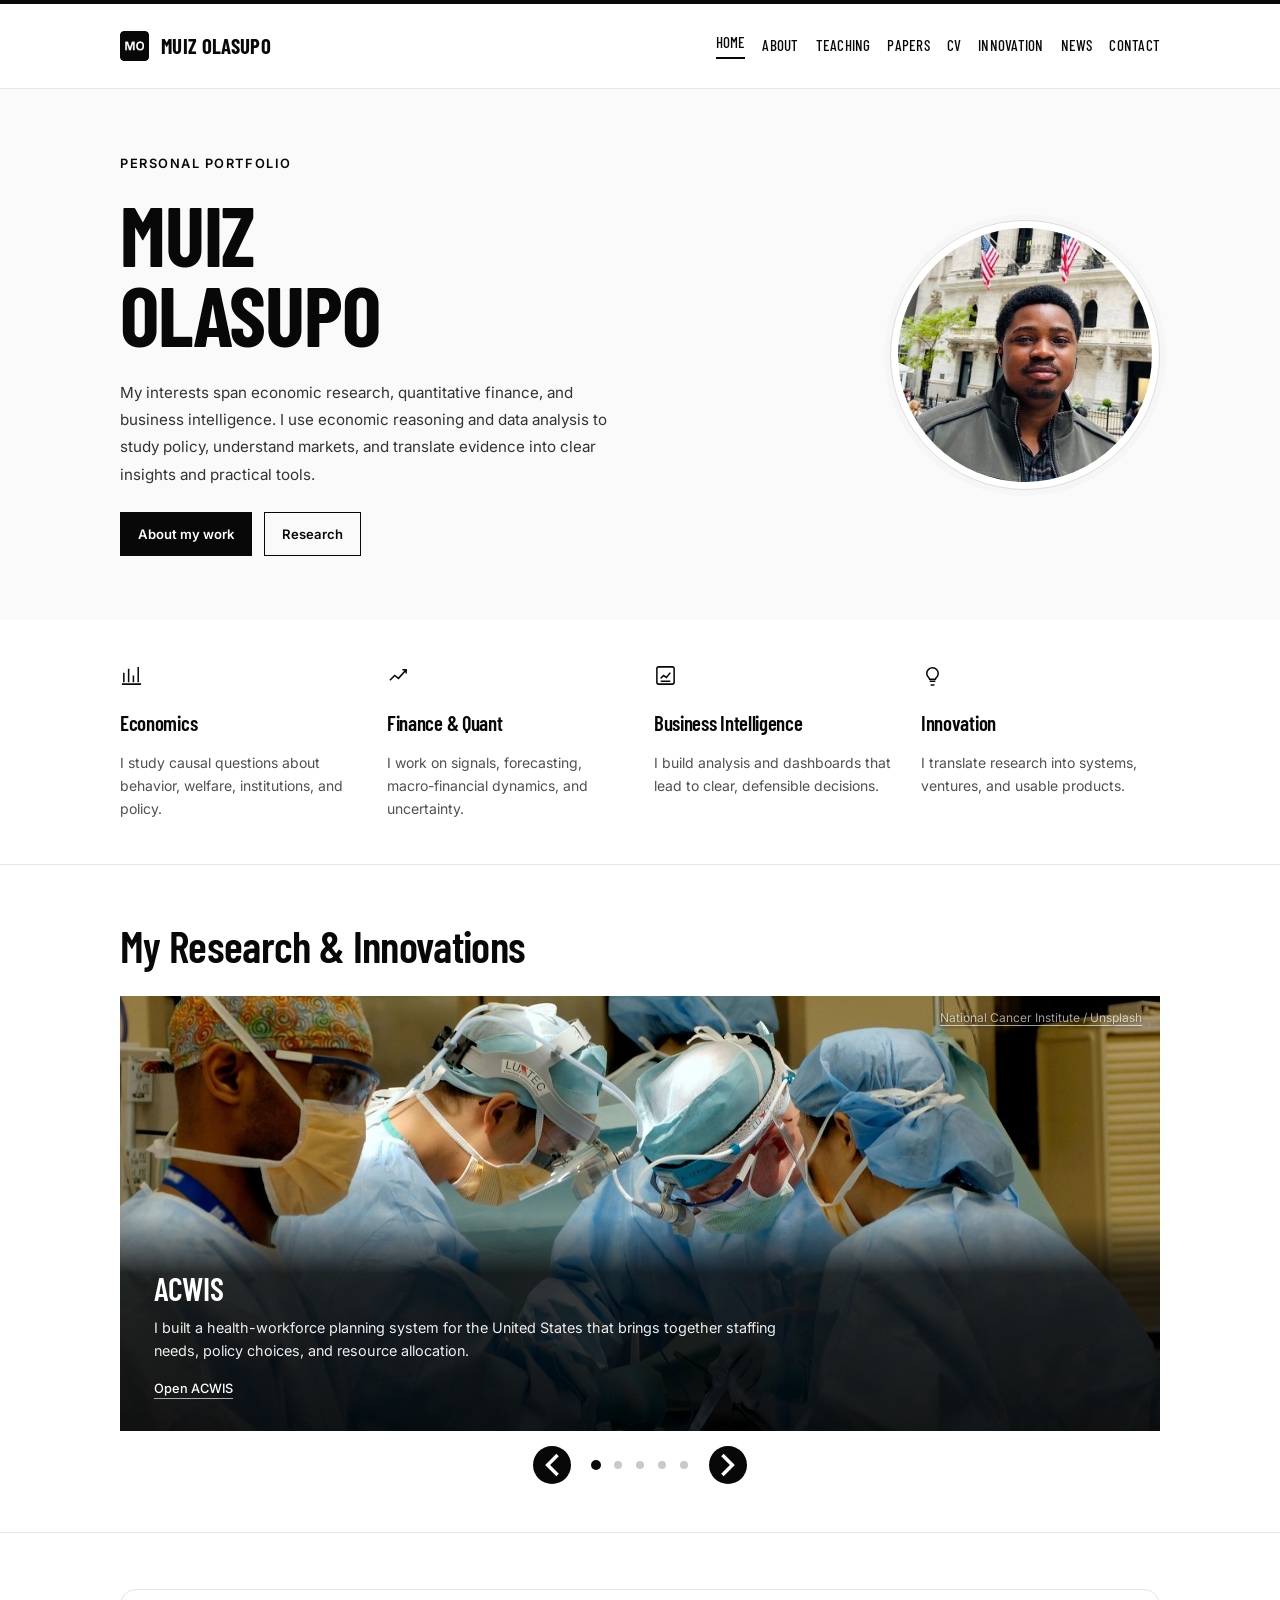
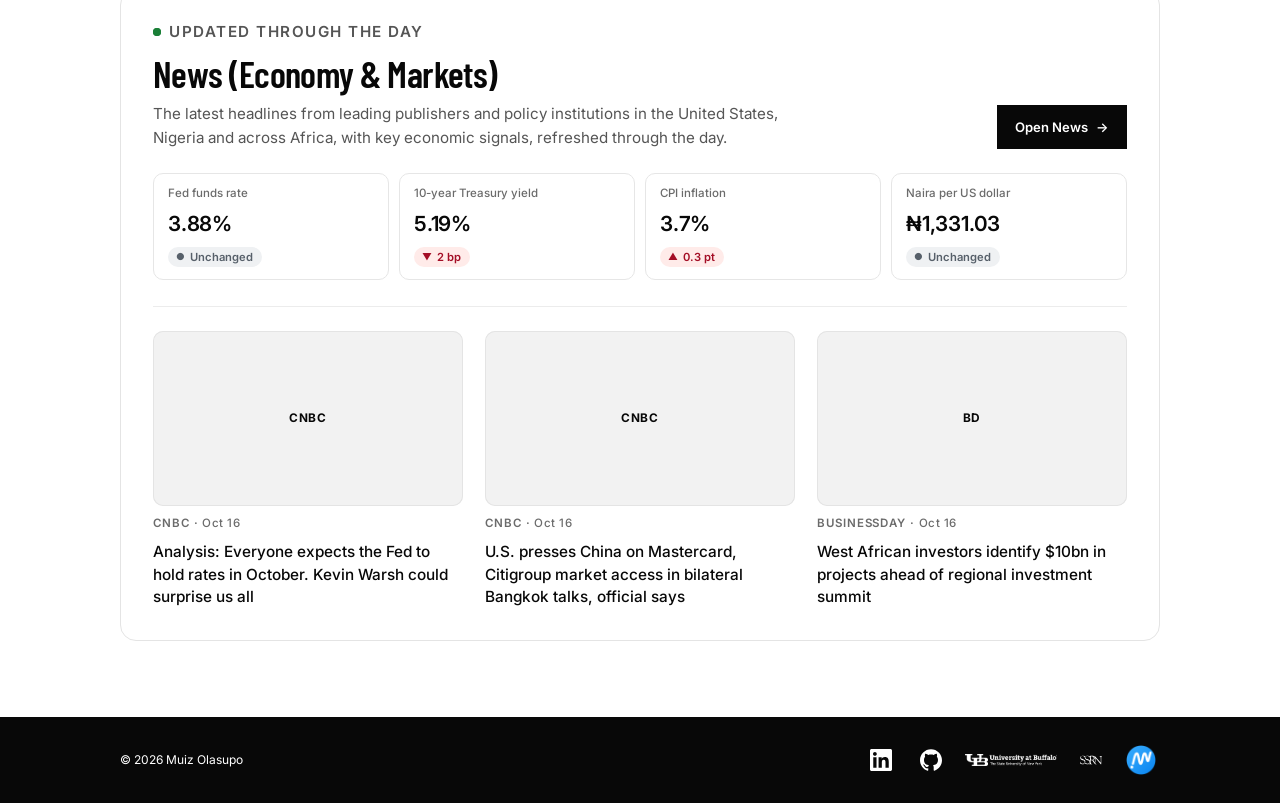
==== commit 5db0a5eb: "Widen the desktop content column from 900px to 1040px Applies only above 700px, so phone gutters are" ====
--- a/index.html
+++ b/index.html
@@ -58,4 +58,4 @@
     }
   ]
 }
-</script><title>Muiz Olasupo | Personal Portfolio</title><link rel="icon" href="/favicon.ico" sizes="any"><link rel="icon" type="image/png" sizes="48x48" href="/favicon-48.png"><link rel="icon" type="image/png" sizes="96x96" href="/favicon-96.png"><link rel="icon" type="image/png" sizes="192x192" href="/icon-192.png"><link rel="icon" type="image/png" sizes="32x32" href="/favicon-32.png"><link rel="apple-touch-icon" href="/apple-touch-icon.png"><link rel="manifest" href="/site.webmanifest"><meta name="theme-color" content="#080808"><link rel="canonical" href="https://muizolasupo.com/"><link rel="preconnect" href="https://fonts.googleapis.com"><link rel="preconnect" href="https://fonts.gstatic.com" crossorigin><link href="https://fonts.googleapis.com/css2?family=Barlow+Condensed:wght@500;600;700&family=Inter:wght@400;500;600;700&display=swap" rel="stylesheet"><link rel="stylesheet" href="/styles.css"><link rel="stylesheet" href="/story.css"><link rel="stylesheet" href="/photo-story.css"><link rel="stylesheet" href="/monochrome.css"><link rel="stylesheet" href="/refinements.css?v=20261009a"></head><body><nav class="nav" aria-label="Main navigation"><div class="wrap"><a class="brand" href="index.html"><img class="brand-icon" src="/icon-192.png" alt="" width="34" height="34">Muiz Olasupo<b>.</b></a><div class="links"><a class="active" aria-current="page" href="index.html">Home</a><a href="about.html">About</a><a href="teaching.html">Teaching</a><a href="papers.html">Papers</a><a href="cv.html">CV</a><a href="innovation.html">Innovation</a><a href="news.html">News</a><a href="contact.html">Contact</a></div></div></nav><main><header class="hero hero-clean"><div class="wrap hero-grid"><div><div class="eyebrow">Personal Portfolio</div><h1 class="name-display">Muiz<br>Olasupo</h1><p class="hero-copy">My interests span economic research, quantitative finance, and business intelligence. I use economic reasoning and data analysis to study policy, understand markets, and translate evidence into clear insights and practical tools.</p><div class="actions"><a class="btn primary" href="about.html">About my work</a><a class="btn outline" href="papers.html">Research</a></div></div><div class="portrait-clean"><img src="/muiz-olasupo.jpg" alt="Muiz Olasupo outside the New York Stock Exchange"></div></div></header><section class="home-intro"><div class="wrap"><div class="icon-grid"><article class="icon-card"><svg viewBox="0 0 24 24" aria-hidden="true"><path d="M4 19V9m5 10V5m5 14v-7m5 7V3M2 21h20"/></svg><h3>Economics</h3><p>I study causal questions about behavior, welfare, institutions, and policy.</p></article><article class="icon-card"><svg viewBox="0 0 24 24" aria-hidden="true"><path d="M3 17l5-5 4 3 8-9M16 6h4v4"/></svg><h3>Finance & Quant</h3><p>I work on signals, forecasting, macro-financial dynamics, and uncertainty.</p></article><article class="icon-card"><svg viewBox="0 0 24 24" aria-hidden="true"><rect x="3" y="3" width="18" height="18" rx="2"/><path d="M7 15l3-3 3 2 4-5M7 18h10"/></svg><h3>Business Intelligence</h3><p>I build analysis and dashboards that lead to clear, defensible decisions.</p></article><article class="icon-card"><svg viewBox="0 0 24 24" aria-hidden="true"><path d="M9 18h6M10 22h4M8 14c-1.2-1-2-2.5-2-4.2A6 6 0 0 1 18 10c0 1.7-.8 3.2-2 4.2-.7.6-1 1.1-1 1.8H9c0-.7-.3-1.2-1-2z"/></svg><h3>Innovation</h3><p>I translate research into systems, ventures, and usable products.</p></article></div></div></section><section class="carousel-section"><div class="wrap"><div class="section-head"><h2>My Research &amp; Innovations</h2></div><div class="carousel story-carousel" data-carousel tabindex="0" aria-label="My research and innovations slides"><div class="slides"><article class="slide story-slide active" ><div class="story-text"><h2>ACWIS</h2><p>I built a health-workforce planning system for the United States that brings together staffing needs, policy choices, and resource allocation.</p><a class="story-action" href="https://acwis.pages.dev" target="_blank" rel="noopener">Open ACWIS</a></div><div class="story-surface"><figure class="story-photo"><img src="/images/healthcare-team.jpg" alt="A clinical team working together in an operating room" loading="eager" decoding="async"><figcaption><a href="https://unsplash.com/photos/KrsoedfRAf4" target="_blank" rel="noopener">National Cancer Institute / Unsplash</a></figcaption></figure></div></article><article class="slide story-slide " hidden><div class="story-text"><h2>Applied research</h2><p>Causal questions about economic behavior, policy, and the lives of households.</p><a class="story-action" href="papers.html">Read the working papers</a></div><div class="story-surface"><figure class="story-photo"><img src="/images/library.jpg" alt="Bookshelves in a research library" loading="lazy" decoding="async"><figcaption><a href="https://unsplash.com/photos/2JIvboGLeho" target="_blank" rel="noopener">Susan Q Yin / Unsplash</a></figcaption></figure></div></article><article class="slide story-slide " hidden><div class="story-text"><h2>Finance & quantitative research</h2><p>Economic mechanisms, forecasting, and careful evaluation of uncertainty.</p><a class="story-action" href="about.html">My research approach</a></div><div class="story-surface"><figure class="story-photo"><img src="/images/finance.jpg" alt="Financial market charts displayed on a monitor" loading="lazy" decoding="async"><figcaption><a href="https://unsplash.com/photos/Wb63zqJ5gnE" target="_blank" rel="noopener">Nicholas Cappello / Unsplash</a></figcaption></figure></div></article><article class="slide story-slide " hidden><div class="story-text"><h2>Meso Insights</h2><p>I run an economic research and business intelligence firm that helps organizations make informed decisions.</p><a class="story-action" href="https://mesoinsights.com" target="_blank" rel="noopener">Visit Meso Insights</a></div><div class="story-surface"><figure class="story-photo"><img src="/images/business-analysis.jpg" alt="Colleagues reviewing analysis and reports" loading="lazy" decoding="async"><figcaption><a href="https://unsplash.com/photos/5fNmWej4tAA" target="_blank" rel="noopener">Scott Graham / Unsplash</a></figcaption></figure></div></article><article class="slide story-slide " hidden><div class="story-text"><h2>Health systems, wider possibilities</h2><p>ACWIS starts with the U.S. health sector, with a longer-term interest in adaptation to data-scarce economies.</p><a class="story-action" href="innovation.html">More about ACWIS</a></div><div class="story-surface"><figure class="story-photo"><img src="/images/hospital-mayo-wide.jpg" alt="Hospital exterior in Rochester, Minnesota" loading="lazy" decoding="async"><figcaption><a href="https://unsplash.com/photos/jGmBZypoFPc" target="_blank" rel="noopener">Solen Feyissa / Unsplash</a></figcaption></figure></div></article></div><p class="sr-only" data-slide-status aria-live="polite" aria-atomic="true">Slide 1 of 5: ACWIS</p><div class="story-bottom"><button class="carousel-btn prev" aria-label="Previous slide"><svg viewBox="0 0 24 24" aria-hidden="true" focusable="false"><path d="M14.75 6.5 9.25 12l5.5 5.5"/></svg></button><div class="carousel-dots"><button class="carousel-dot active" aria-label="Show ACWIS slide" aria-pressed="true"><span class="sr-only">ACWIS</span></button><button class="carousel-dot " aria-label="Show Research slide" aria-pressed="false"><span class="sr-only">Research</span></button><button class="carousel-dot " aria-label="Show Quant slide" aria-pressed="false"><span class="sr-only">Quant</span></button><button class="carousel-dot " aria-label="Show Intelligence slide" aria-pressed="false"><span class="sr-only">Intelligence</span></button><button class="carousel-dot " aria-label="Show Reach slide" aria-pressed="false"><span class="sr-only">Reach</span></button></div><button class="carousel-btn next" aria-label="Next slide"><svg viewBox="0 0 24 24" aria-hidden="true" focusable="false"><path d="M9.25 6.5 14.75 12l-5.5 5.5"/></svg></button></div></div></div></section><section class="news-teaser-section" aria-labelledby="news-heading"><div class="wrap"><div class="news-teaser"><div class="news-teaser-top"><div class="news-teaser-intro"><p class="teaser-kicker"><span class="live-dot" aria-hidden="true"></span>Updated through the day</p><h2 id="news-heading"><a href="news.html">News (Economy &amp; Markets)</a></h2><p>The latest headlines from leading publishers and policy institutions in the United States, Nigeria and across Africa, with key economic signals, refreshed through the day.</p></div><a class="btn primary news-open" href="news.html">Open News <span aria-hidden="true">&rarr;</span></a></div><div class="signal-chips" data-signals-chips data-ids="DFF,DGS10,CPIAUCSL,USDNGN" data-href="news.html#signals" aria-label="Key economic signals"></div><div data-news-teaser data-categories="economy,markets,africa"><ul class="news-list news-teaser-list" data-news-list><li class="news-status">Loading headlines…</li></ul></div><noscript><p class="news-status">Turn on JavaScript to see the latest headlines, or open the <a href="news.html">News</a> page.</p></noscript></div></div></section></main><footer><div class="wrap foot"><span>© <span data-year></span> Muiz Olasupo</span><div class="social-links" aria-label="Professional profiles"><a class="social-icon " href="https://www.linkedin.com/in/muizolasupo" aria-label="LinkedIn" title="LinkedIn" target="_blank" rel="noopener"><img src="/icons/linkedin.svg" alt=""></a><a class="social-icon" href="https://github.com/muizolasupo" aria-label="GitHub" title="GitHub" target="_blank" rel="noopener"><img src="/icons/github.svg" alt=""></a><a class="social-icon ub-icon" href="https://arts-sciences.buffalo.edu/economics/info-for/current-students/graduate/phd-student-directory.html" aria-label="University at Buffalo" title="University at Buffalo" target="_blank" rel="noopener"><img src="/icons/ub.png" alt=""></a><a class="social-icon" href="https://papers.ssrn.com/sol3/cf_dev/AbsByAuth.cfm?per_id=8171556" aria-label="SSRN author page" title="SSRN author page" target="_blank" rel="noopener"><img src="/icons/ssrn.svg" alt=""></a><a class="social-icon meso-logo" href="https://mesoinsights.com" target="_blank" rel="noopener" aria-label="Meso Insights" title="Meso Insights"><img src="/icons/meso.png" alt=""></a></div></div></footer><script src="/site.js?v=20261003b"></script><script src="/news.js?v=20261005d" defer></script><script src="/signals.js?v=20261005f" defer></script></body></html>
+</script><title>Muiz Olasupo | Personal Portfolio</title><link rel="icon" href="/favicon.ico" sizes="any"><link rel="icon" type="image/png" sizes="48x48" href="/favicon-48.png"><link rel="icon" type="image/png" sizes="96x96" href="/favicon-96.png"><link rel="icon" type="image/png" sizes="192x192" href="/icon-192.png"><link rel="icon" type="image/png" sizes="32x32" href="/favicon-32.png"><link rel="apple-touch-icon" href="/apple-touch-icon.png"><link rel="manifest" href="/site.webmanifest"><meta name="theme-color" content="#080808"><link rel="canonical" href="https://muizolasupo.com/"><link rel="preconnect" href="https://fonts.googleapis.com"><link rel="preconnect" href="https://fonts.gstatic.com" crossorigin><link href="https://fonts.googleapis.com/css2?family=Barlow+Condensed:wght@500;600;700&family=Inter:wght@400;500;600;700&display=swap" rel="stylesheet"><link rel="stylesheet" href="/styles.css"><link rel="stylesheet" href="/story.css"><link rel="stylesheet" href="/photo-story.css"><link rel="stylesheet" href="/monochrome.css"><link rel="stylesheet" href="/refinements.css?v=20261016a"></head><body><nav class="nav" aria-label="Main navigation"><div class="wrap"><a class="brand" href="index.html"><img class="brand-icon" src="/icon-192.png" alt="" width="34" height="34">Muiz Olasupo<b>.</b></a><div class="links"><a class="active" aria-current="page" href="index.html">Home</a><a href="about.html">About</a><a href="teaching.html">Teaching</a><a href="papers.html">Papers</a><a href="cv.html">CV</a><a href="innovation.html">Innovation</a><a href="news.html">News</a><a href="contact.html">Contact</a></div></div></nav><main><header class="hero hero-clean"><div class="wrap hero-grid"><div><div class="eyebrow">Personal Portfolio</div><h1 class="name-display">Muiz<br>Olasupo</h1><p class="hero-copy">My interests span economic research, quantitative finance, and business intelligence. I use economic reasoning and data analysis to study policy, understand markets, and translate evidence into clear insights and practical tools.</p><div class="actions"><a class="btn primary" href="about.html">About my work</a><a class="btn outline" href="papers.html">Research</a></div></div><div class="portrait-clean"><img src="/muiz-olasupo.jpg" alt="Muiz Olasupo outside the New York Stock Exchange"></div></div></header><section class="home-intro"><div class="wrap"><div class="icon-grid"><article class="icon-card"><svg viewBox="0 0 24 24" aria-hidden="true"><path d="M4 19V9m5 10V5m5 14v-7m5 7V3M2 21h20"/></svg><h3>Economics</h3><p>I study causal questions about behavior, welfare, institutions, and policy.</p></article><article class="icon-card"><svg viewBox="0 0 24 24" aria-hidden="true"><path d="M3 17l5-5 4 3 8-9M16 6h4v4"/></svg><h3>Finance & Quant</h3><p>I work on signals, forecasting, macro-financial dynamics, and uncertainty.</p></article><article class="icon-card"><svg viewBox="0 0 24 24" aria-hidden="true"><rect x="3" y="3" width="18" height="18" rx="2"/><path d="M7 15l3-3 3 2 4-5M7 18h10"/></svg><h3>Business Intelligence</h3><p>I build analysis and dashboards that lead to clear, defensible decisions.</p></article><article class="icon-card"><svg viewBox="0 0 24 24" aria-hidden="true"><path d="M9 18h6M10 22h4M8 14c-1.2-1-2-2.5-2-4.2A6 6 0 0 1 18 10c0 1.7-.8 3.2-2 4.2-.7.6-1 1.1-1 1.8H9c0-.7-.3-1.2-1-2z"/></svg><h3>Innovation</h3><p>I translate research into systems, ventures, and usable products.</p></article></div></div></section><section class="carousel-section"><div class="wrap"><div class="section-head"><h2>My Research &amp; Innovations</h2></div><div class="carousel story-carousel" data-carousel tabindex="0" aria-label="My research and innovations slides"><div class="slides"><article class="slide story-slide active" ><div class="story-text"><h2>ACWIS</h2><p>I built a health-workforce planning system for the United States that brings together staffing needs, policy choices, and resource allocation.</p><a class="story-action" href="https://acwis.pages.dev" target="_blank" rel="noopener">Open ACWIS</a></div><div class="story-surface"><figure class="story-photo"><img src="/images/healthcare-team.jpg" alt="A clinical team working together in an operating room" loading="eager" decoding="async"><figcaption><a href="https://unsplash.com/photos/KrsoedfRAf4" target="_blank" rel="noopener">National Cancer Institute / Unsplash</a></figcaption></figure></div></article><article class="slide story-slide " hidden><div class="story-text"><h2>Meso Insights</h2><p>I run an economic research and business intelligence firm that helps organizations make informed decisions.</p><a class="story-action" href="https://mesoinsights.com" target="_blank" rel="noopener">Visit Meso Insights</a></div><div class="story-surface"><figure class="story-photo"><img src="/images/business-analysis.jpg" alt="Colleagues reviewing analysis and reports" loading="lazy" decoding="async"><figcaption><a href="https://unsplash.com/photos/5fNmWej4tAA" target="_blank" rel="noopener">Scott Graham / Unsplash</a></figcaption></figure></div></article><article class="slide story-slide " hidden><div class="story-text"><h2>Applied research</h2><p>Causal questions about economic behavior, policy, and the lives of households.</p><a class="story-action" href="papers.html">Read the working papers</a></div><div class="story-surface"><figure class="story-photo"><img src="/images/library.jpg" alt="Bookshelves in a research library" loading="lazy" decoding="async"><figcaption><a href="https://unsplash.com/photos/2JIvboGLeho" target="_blank" rel="noopener">Susan Q Yin / Unsplash</a></figcaption></figure></div></article><article class="slide story-slide " hidden><div class="story-text"><h2>Finance & quantitative research</h2><p>Economic mechanisms, forecasting, and careful evaluation of uncertainty.</p><a class="story-action" href="about.html">My research approach</a></div><div class="story-surface"><figure class="story-photo"><img src="/images/finance.jpg" alt="Financial market charts displayed on a monitor" loading="lazy" decoding="async"><figcaption><a href="https://unsplash.com/photos/Wb63zqJ5gnE" target="_blank" rel="noopener">Nicholas Cappello / Unsplash</a></figcaption></figure></div></article><article class="slide story-slide " hidden><div class="story-text"><h2>Health systems, wider possibilities</h2><p>ACWIS starts with the U.S. health sector, with a longer-term interest in adaptation to data-scarce economies.</p><a class="story-action" href="innovation.html">More about ACWIS</a></div><div class="story-surface"><figure class="story-photo"><img src="/images/hospital-mayo-wide.jpg" alt="Hospital exterior in Rochester, Minnesota" loading="lazy" decoding="async"><figcaption><a href="https://unsplash.com/photos/jGmBZypoFPc" target="_blank" rel="noopener">Solen Feyissa / Unsplash</a></figcaption></figure></div></article></div><p class="sr-only" data-slide-status aria-live="polite" aria-atomic="true">Slide 1 of 5: ACWIS</p><div class="story-bottom"><button class="carousel-btn prev" aria-label="Previous slide"><svg viewBox="0 0 24 24" aria-hidden="true" focusable="false"><path d="M14.75 6.5 9.25 12l5.5 5.5"/></svg></button><div class="carousel-dots"><button class="carousel-dot active" aria-label="Show ACWIS slide" aria-pressed="true"><span class="sr-only">ACWIS</span></button><button class="carousel-dot " aria-label="Show Meso Insights slide" aria-pressed="false"><span class="sr-only">Meso Insights</span></button><button class="carousel-dot " aria-label="Show Research slide" aria-pressed="false"><span class="sr-only">Research</span></button><button class="carousel-dot " aria-label="Show Quant slide" aria-pressed="false"><span class="sr-only">Quant</span></button><button class="carousel-dot " aria-label="Show Reach slide" aria-pressed="false"><span class="sr-only">Reach</span></button></div><button class="carousel-btn next" aria-label="Next slide"><svg viewBox="0 0 24 24" aria-hidden="true" focusable="false"><path d="M9.25 6.5 14.75 12l-5.5 5.5"/></svg></button></div></div></div></section><section class="news-teaser-section" aria-labelledby="news-heading"><div class="wrap"><div class="news-teaser"><div class="news-teaser-top"><div class="news-teaser-intro"><p class="teaser-kicker"><span class="live-dot" aria-hidden="true"></span>Updated through the day</p><h2 id="news-heading"><a href="news.html">News (Economy &amp; Markets)</a></h2><p>The latest headlines from leading publishers and policy institutions in the United States, Nigeria and across Africa, with key economic signals, refreshed through the day.</p></div><a class="btn primary news-open" href="news.html">Open News <span aria-hidden="true">&rarr;</span></a></div><div class="signal-chips" data-signals-chips data-ids="DFF,DGS10,CPIAUCSL,USDNGN" data-href="news.html#signals" aria-label="Key economic signals"></div><div data-news-teaser data-categories="economy,markets,africa"><ul class="news-list news-teaser-list" data-news-list><li class="news-status">Loading headlines…</li></ul></div><noscript><p class="news-status">Turn on JavaScript to see the latest headlines, or open the <a href="news.html">News</a> page.</p></noscript></div></div></section></main><footer><div class="wrap foot"><span>© <span data-year></span> Muiz Olasupo</span><div class="social-links" aria-label="Professional profiles"><a class="social-icon " href="https://www.linkedin.com/in/muizolasupo" aria-label="LinkedIn" title="LinkedIn" target="_blank" rel="noopener"><img src="/icons/linkedin.svg" alt=""></a><a class="social-icon" href="https://github.com/muizolasupo" aria-label="GitHub" title="GitHub" target="_blank" rel="noopener"><img src="/icons/github.svg" alt=""></a><a class="social-icon ub-icon" href="https://arts-sciences.buffalo.edu/economics/info-for/current-students/graduate/phd-student-directory.html" aria-label="University at Buffalo" title="University at Buffalo" target="_blank" rel="noopener"><img src="/icons/ub.png" alt=""></a><a class="social-icon" href="https://papers.ssrn.com/sol3/cf_dev/AbsByAuth.cfm?per_id=8171556" aria-label="SSRN author page" title="SSRN author page" target="_blank" rel="noopener"><img src="/icons/ssrn.svg" alt=""></a><a class="social-icon meso-logo" href="https://mesoinsights.com" target="_blank" rel="noopener" aria-label="Meso Insights" title="Meso Insights"><img src="/icons/meso.png" alt=""></a></div></div></footer><script src="/site.js?v=20261003b"></script><script src="/news.js?v=20261005d" defer></script><script src="/signals.js?v=20261005f" defer></script></body></html>
--- a/refinements.css
+++ b/refinements.css
@@ -192,3 +192,6 @@
 
 /* Stock boards v2: canvas bubbles, count selector, List view. */
 .market-board{--field-h:470px}.market-board .bubble-field{height:var(--field-h);margin:0}.bubble-canvas{display:block;width:100%;height:100%;border-radius:inherit;touch-action:pan-y;outline:none}.bubble-canvas:focus-visible{box-shadow:inset 0 0 0 2px #fff}.bubble-stage[hidden]{display:none}.market-head{align-items:flex-end}.market-title{min-width:0}.market-tools{display:flex;flex-wrap:wrap;align-items:center;gap:8px}.count-group{display:inline-flex;border:1px solid #d4d4d4;border-radius:999px;overflow:hidden}.count-btn{padding:6px 12px;border:0;background:#fff;color:#080808;font:500 .76rem Inter,Arial,sans-serif;cursor:pointer;white-space:nowrap}.count-btn+.count-btn{border-left:1px solid #e2e2e2}.count-btn[hidden]{display:none}.count-btn[aria-pressed="true"]{background:#080808;color:#fff}.list-btn{padding:6px 14px;border:1px solid #d4d4d4;border-radius:999px;background:#fff;color:#080808;font:500 .76rem Inter,Arial,sans-serif;cursor:pointer}.list-btn[aria-pressed="true"]{background:#080808;border-color:#080808;color:#fff}.count-btn:focus-visible,.list-btn:focus-visible{outline:2px solid #080808;outline-offset:2px}.market-list{max-height:var(--field-h);overflow:auto;border:1px solid #e4e4e4;border-radius:14px;background:#fff}.market-table{width:100%;border-collapse:collapse;font-size:.84rem}.market-table th{position:sticky;top:0;padding:10px 14px;background:#fafafa;border-bottom:1px solid #e4e4e4;text-align:left;font-size:.7rem;font-weight:600;letter-spacing:.06em;text-transform:uppercase;color:#57606a}.market-table th:nth-child(n+2){text-align:right}.market-table td{padding:9px 14px;border-bottom:1px solid #f0f0f0;vertical-align:top}.mt-stock a{font-weight:600;color:#080808;text-decoration:none}.mt-stock a:hover{text-decoration:underline}.mt-name{display:block;font-size:.72rem;color:#6b6b6b}.mt-num,.mt-change{text-align:right;font-variant-numeric:tabular-nums;white-space:nowrap}.mt-change{font-weight:600}.mt-change.good{color:#116329}.mt-change.bad{color:#a40e26}.mt-change.flat{color:#57606a}.is-fullscreen .count-group{border-color:rgba(255,255,255,.28)}.is-fullscreen .count-btn{background:transparent;color:#fff}.is-fullscreen .count-btn+.count-btn{border-left-color:rgba(255,255,255,.18)}.is-fullscreen .count-btn[aria-pressed="true"]{background:#fff;color:#080808}.is-fullscreen .list-btn{background:transparent;border-color:rgba(255,255,255,.28);color:#fff}.is-fullscreen .list-btn[aria-pressed="true"]{background:#fff;color:#080808}.market-board.is-fullscreen .market-list{flex:1;max-height:none;margin-top:4px}.market-board.is-fullscreen .market-head{margin-bottom:12px}@media(max-width:700px){.market-head{align-items:flex-start}.market-tools{width:100%}}
+
+/* Desktop: a slightly wider content column (was 900px). Phones keep their own gutters. */
+@media(min-width:701px){.wrap{width:min(1040px,calc(100% - 64px))}}
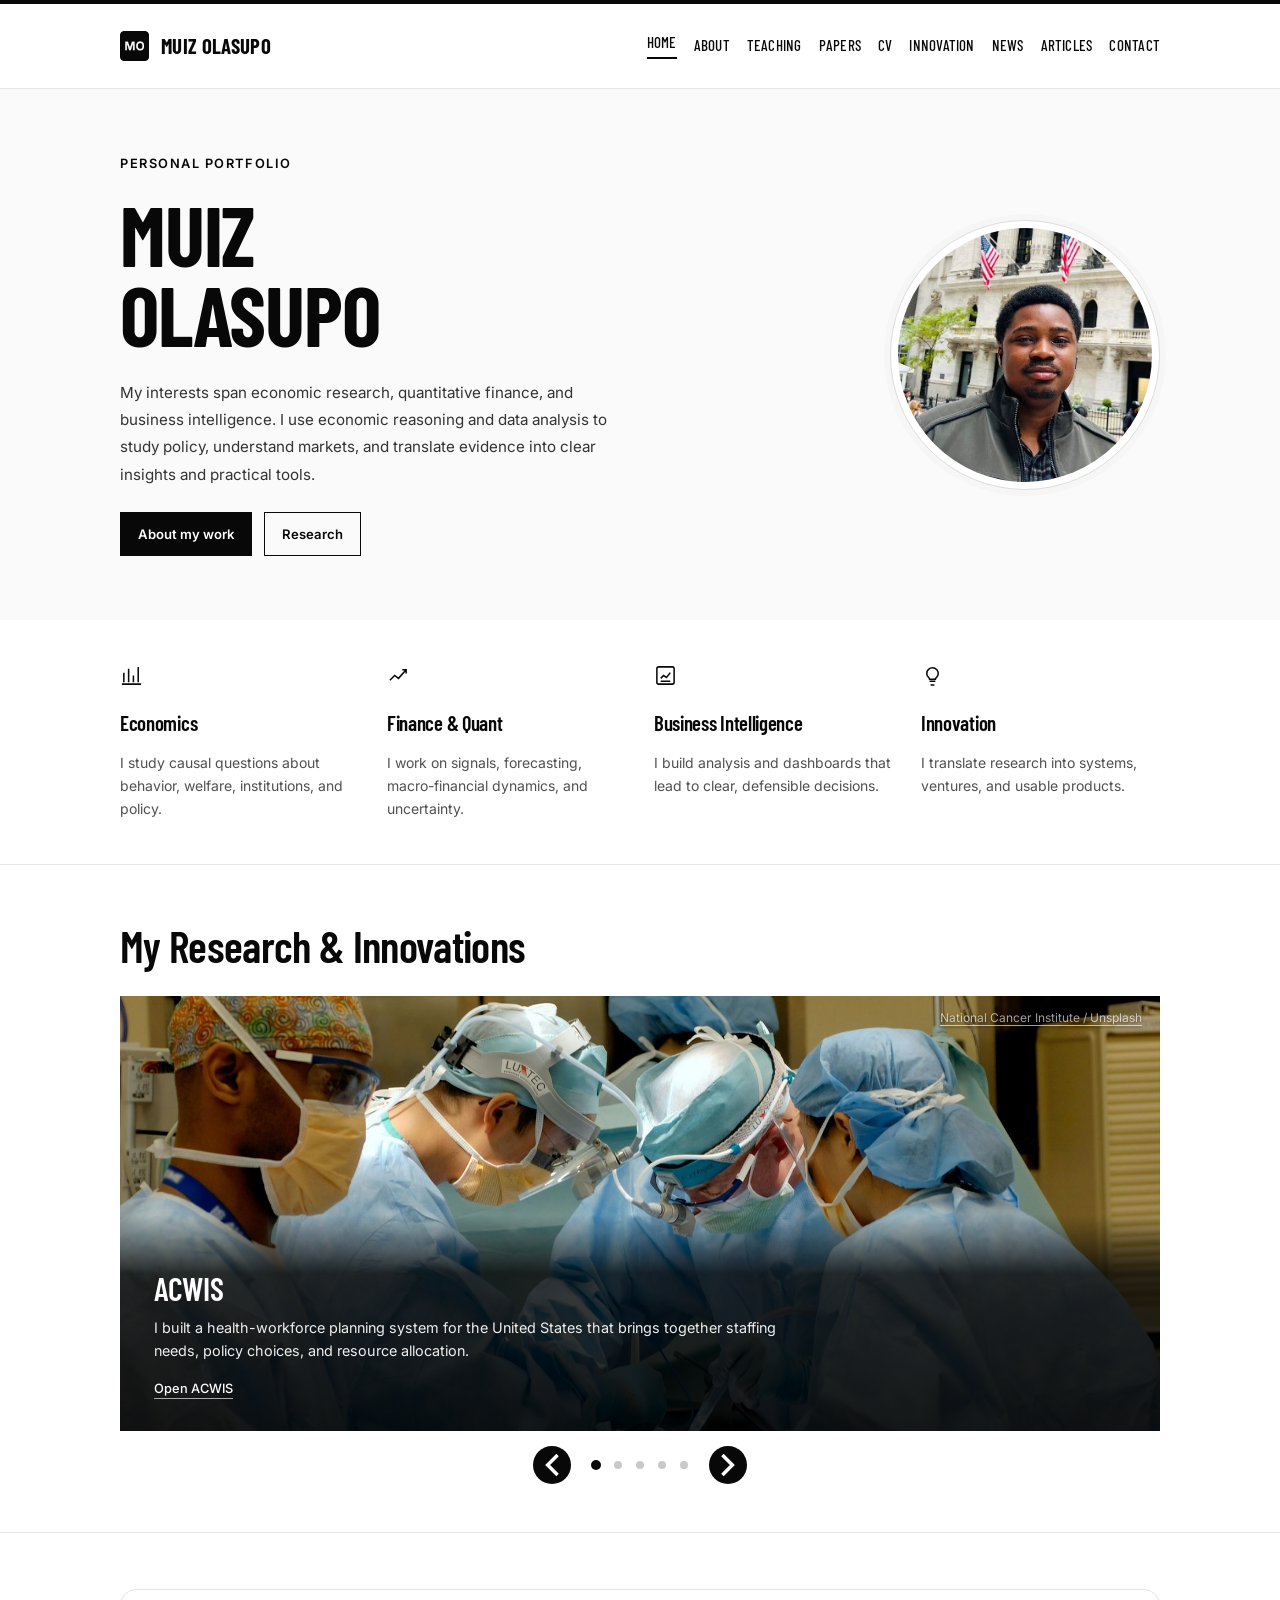
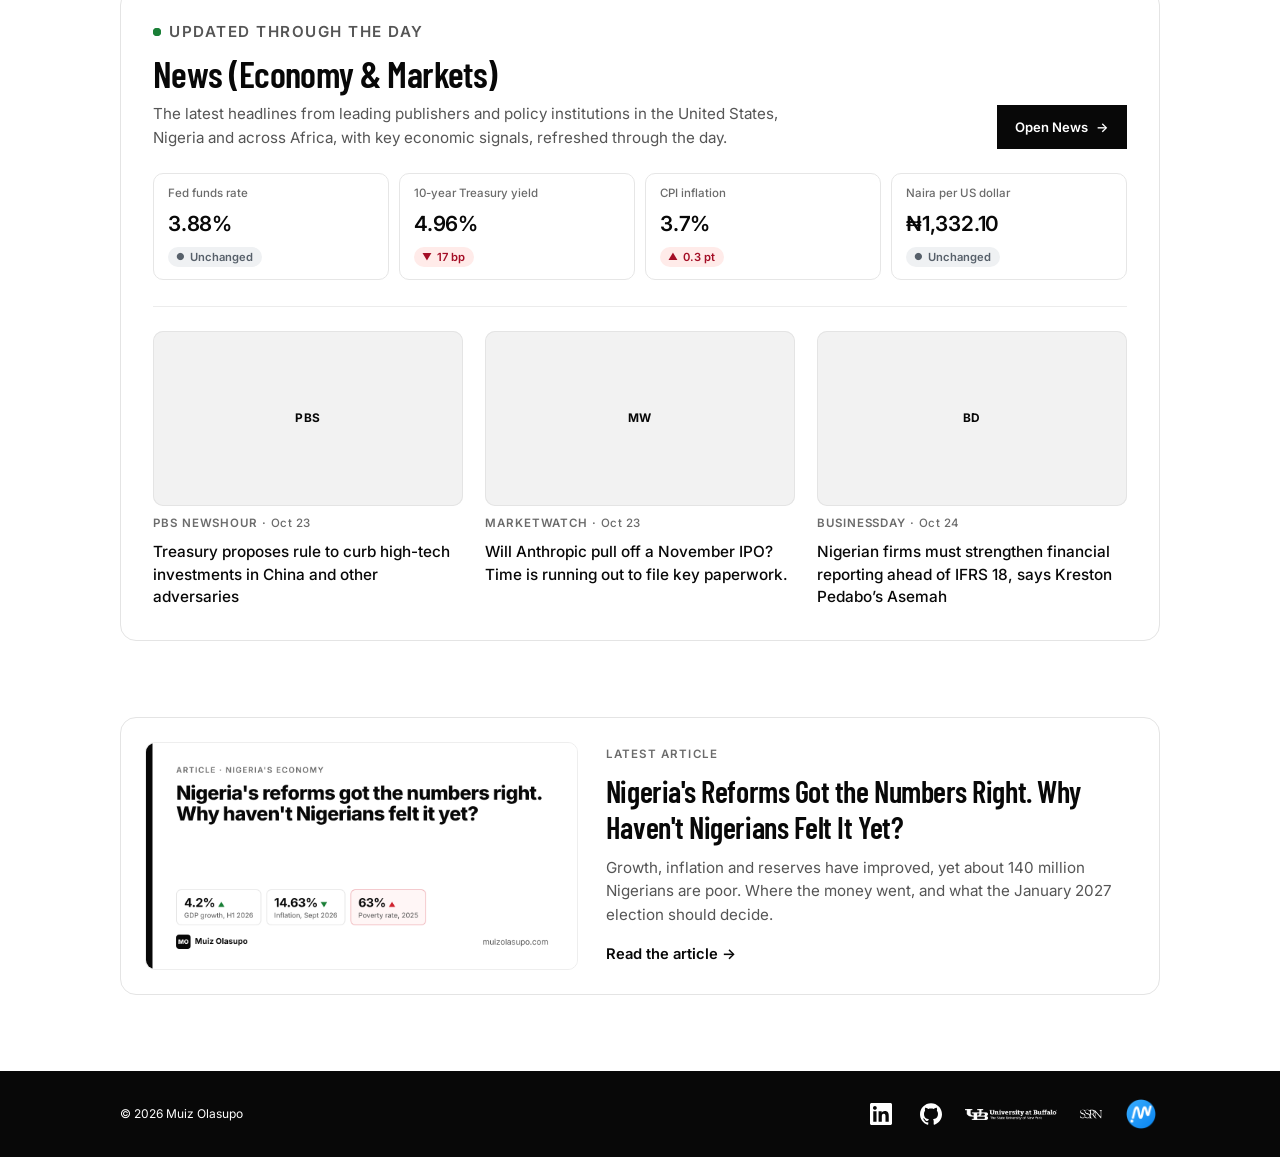
==== commit 3b57e010: "Add an Articles section with the first article - articles.html lists articles; articles/nigeria-refo" ====
--- a/index.html
+++ b/index.html
@@ -58,4 +58,4 @@
     }
   ]
 }
-</script><title>Muiz Olasupo | Personal Portfolio</title><link rel="icon" href="/favicon.ico" sizes="any"><link rel="icon" type="image/png" sizes="48x48" href="/favicon-48.png"><link rel="icon" type="image/png" sizes="96x96" href="/favicon-96.png"><link rel="icon" type="image/png" sizes="192x192" href="/icon-192.png"><link rel="icon" type="image/png" sizes="32x32" href="/favicon-32.png"><link rel="apple-touch-icon" href="/apple-touch-icon.png"><link rel="manifest" href="/site.webmanifest"><meta name="theme-color" content="#080808"><link rel="canonical" href="https://muizolasupo.com/"><link rel="preconnect" href="https://fonts.googleapis.com"><link rel="preconnect" href="https://fonts.gstatic.com" crossorigin><link href="https://fonts.googleapis.com/css2?family=Barlow+Condensed:wght@500;600;700&family=Inter:wght@400;500;600;700&display=swap" rel="stylesheet"><link rel="stylesheet" href="/styles.css"><link rel="stylesheet" href="/story.css"><link rel="stylesheet" href="/photo-story.css"><link rel="stylesheet" href="/monochrome.css"><link rel="stylesheet" href="/refinements.css?v=20261016a"></head><body><nav class="nav" aria-label="Main navigation"><div class="wrap"><a class="brand" href="index.html"><img class="brand-icon" src="/icon-192.png" alt="" width="34" height="34">Muiz Olasupo<b>.</b></a><div class="links"><a class="active" aria-current="page" href="index.html">Home</a><a href="about.html">About</a><a href="teaching.html">Teaching</a><a href="papers.html">Papers</a><a href="cv.html">CV</a><a href="innovation.html">Innovation</a><a href="news.html">News</a><a href="contact.html">Contact</a></div></div></nav><main><header class="hero hero-clean"><div class="wrap hero-grid"><div><div class="eyebrow">Personal Portfolio</div><h1 class="name-display">Muiz<br>Olasupo</h1><p class="hero-copy">My interests span economic research, quantitative finance, and business intelligence. I use economic reasoning and data analysis to study policy, understand markets, and translate evidence into clear insights and practical tools.</p><div class="actions"><a class="btn primary" href="about.html">About my work</a><a class="btn outline" href="papers.html">Research</a></div></div><div class="portrait-clean"><img src="/muiz-olasupo.jpg" alt="Muiz Olasupo outside the New York Stock Exchange"></div></div></header><section class="home-intro"><div class="wrap"><div class="icon-grid"><article class="icon-card"><svg viewBox="0 0 24 24" aria-hidden="true"><path d="M4 19V9m5 10V5m5 14v-7m5 7V3M2 21h20"/></svg><h3>Economics</h3><p>I study causal questions about behavior, welfare, institutions, and policy.</p></article><article class="icon-card"><svg viewBox="0 0 24 24" aria-hidden="true"><path d="M3 17l5-5 4 3 8-9M16 6h4v4"/></svg><h3>Finance & Quant</h3><p>I work on signals, forecasting, macro-financial dynamics, and uncertainty.</p></article><article class="icon-card"><svg viewBox="0 0 24 24" aria-hidden="true"><rect x="3" y="3" width="18" height="18" rx="2"/><path d="M7 15l3-3 3 2 4-5M7 18h10"/></svg><h3>Business Intelligence</h3><p>I build analysis and dashboards that lead to clear, defensible decisions.</p></article><article class="icon-card"><svg viewBox="0 0 24 24" aria-hidden="true"><path d="M9 18h6M10 22h4M8 14c-1.2-1-2-2.5-2-4.2A6 6 0 0 1 18 10c0 1.7-.8 3.2-2 4.2-.7.6-1 1.1-1 1.8H9c0-.7-.3-1.2-1-2z"/></svg><h3>Innovation</h3><p>I translate research into systems, ventures, and usable products.</p></article></div></div></section><section class="carousel-section"><div class="wrap"><div class="section-head"><h2>My Research &amp; Innovations</h2></div><div class="carousel story-carousel" data-carousel tabindex="0" aria-label="My research and innovations slides"><div class="slides"><article class="slide story-slide active" ><div class="story-text"><h2>ACWIS</h2><p>I built a health-workforce planning system for the United States that brings together staffing needs, policy choices, and resource allocation.</p><a class="story-action" href="https://acwis.pages.dev" target="_blank" rel="noopener">Open ACWIS</a></div><div class="story-surface"><figure class="story-photo"><img src="/images/healthcare-team.jpg" alt="A clinical team working together in an operating room" loading="eager" decoding="async"><figcaption><a href="https://unsplash.com/photos/KrsoedfRAf4" target="_blank" rel="noopener">National Cancer Institute / Unsplash</a></figcaption></figure></div></article><article class="slide story-slide " hidden><div class="story-text"><h2>Meso Insights</h2><p>I run an economic research and business intelligence firm that helps organizations make informed decisions.</p><a class="story-action" href="https://mesoinsights.com" target="_blank" rel="noopener">Visit Meso Insights</a></div><div class="story-surface"><figure class="story-photo"><img src="/images/business-analysis.jpg" alt="Colleagues reviewing analysis and reports" loading="lazy" decoding="async"><figcaption><a href="https://unsplash.com/photos/5fNmWej4tAA" target="_blank" rel="noopener">Scott Graham / Unsplash</a></figcaption></figure></div></article><article class="slide story-slide " hidden><div class="story-text"><h2>Applied research</h2><p>Causal questions about economic behavior, policy, and the lives of households.</p><a class="story-action" href="papers.html">Read the working papers</a></div><div class="story-surface"><figure class="story-photo"><img src="/images/library.jpg" alt="Bookshelves in a research library" loading="lazy" decoding="async"><figcaption><a href="https://unsplash.com/photos/2JIvboGLeho" target="_blank" rel="noopener">Susan Q Yin / Unsplash</a></figcaption></figure></div></article><article class="slide story-slide " hidden><div class="story-text"><h2>Finance & quantitative research</h2><p>Economic mechanisms, forecasting, and careful evaluation of uncertainty.</p><a class="story-action" href="about.html">My research approach</a></div><div class="story-surface"><figure class="story-photo"><img src="/images/finance.jpg" alt="Financial market charts displayed on a monitor" loading="lazy" decoding="async"><figcaption><a href="https://unsplash.com/photos/Wb63zqJ5gnE" target="_blank" rel="noopener">Nicholas Cappello / Unsplash</a></figcaption></figure></div></article><article class="slide story-slide " hidden><div class="story-text"><h2>Health systems, wider possibilities</h2><p>ACWIS starts with the U.S. health sector, with a longer-term interest in adaptation to data-scarce economies.</p><a class="story-action" href="innovation.html">More about ACWIS</a></div><div class="story-surface"><figure class="story-photo"><img src="/images/hospital-mayo-wide.jpg" alt="Hospital exterior in Rochester, Minnesota" loading="lazy" decoding="async"><figcaption><a href="https://unsplash.com/photos/jGmBZypoFPc" target="_blank" rel="noopener">Solen Feyissa / Unsplash</a></figcaption></figure></div></article></div><p class="sr-only" data-slide-status aria-live="polite" aria-atomic="true">Slide 1 of 5: ACWIS</p><div class="story-bottom"><button class="carousel-btn prev" aria-label="Previous slide"><svg viewBox="0 0 24 24" aria-hidden="true" focusable="false"><path d="M14.75 6.5 9.25 12l5.5 5.5"/></svg></button><div class="carousel-dots"><button class="carousel-dot active" aria-label="Show ACWIS slide" aria-pressed="true"><span class="sr-only">ACWIS</span></button><button class="carousel-dot " aria-label="Show Meso Insights slide" aria-pressed="false"><span class="sr-only">Meso Insights</span></button><button class="carousel-dot " aria-label="Show Research slide" aria-pressed="false"><span class="sr-only">Research</span></button><button class="carousel-dot " aria-label="Show Quant slide" aria-pressed="false"><span class="sr-only">Quant</span></button><button class="carousel-dot " aria-label="Show Reach slide" aria-pressed="false"><span class="sr-only">Reach</span></button></div><button class="carousel-btn next" aria-label="Next slide"><svg viewBox="0 0 24 24" aria-hidden="true" focusable="false"><path d="M9.25 6.5 14.75 12l-5.5 5.5"/></svg></button></div></div></div></section><section class="news-teaser-section" aria-labelledby="news-heading"><div class="wrap"><div class="news-teaser"><div class="news-teaser-top"><div class="news-teaser-intro"><p class="teaser-kicker"><span class="live-dot" aria-hidden="true"></span>Updated through the day</p><h2 id="news-heading"><a href="news.html">News (Economy &amp; Markets)</a></h2><p>The latest headlines from leading publishers and policy institutions in the United States, Nigeria and across Africa, with key economic signals, refreshed through the day.</p></div><a class="btn primary news-open" href="news.html">Open News <span aria-hidden="true">&rarr;</span></a></div><div class="signal-chips" data-signals-chips data-ids="DFF,DGS10,CPIAUCSL,USDNGN" data-href="news.html#signals" aria-label="Key economic signals"></div><div data-news-teaser data-categories="economy,markets,africa"><ul class="news-list news-teaser-list" data-news-list><li class="news-status">Loading headlines…</li></ul></div><noscript><p class="news-status">Turn on JavaScript to see the latest headlines, or open the <a href="news.html">News</a> page.</p></noscript></div></div></section></main><footer><div class="wrap foot"><span>© <span data-year></span> Muiz Olasupo</span><div class="social-links" aria-label="Professional profiles"><a class="social-icon " href="https://www.linkedin.com/in/muizolasupo" aria-label="LinkedIn" title="LinkedIn" target="_blank" rel="noopener"><img src="/icons/linkedin.svg" alt=""></a><a class="social-icon" href="https://github.com/muizolasupo" aria-label="GitHub" title="GitHub" target="_blank" rel="noopener"><img src="/icons/github.svg" alt=""></a><a class="social-icon ub-icon" href="https://arts-sciences.buffalo.edu/economics/info-for/current-students/graduate/phd-student-directory.html" aria-label="University at Buffalo" title="University at Buffalo" target="_blank" rel="noopener"><img src="/icons/ub.png" alt=""></a><a class="social-icon" href="https://papers.ssrn.com/sol3/cf_dev/AbsByAuth.cfm?per_id=8171556" aria-label="SSRN author page" title="SSRN author page" target="_blank" rel="noopener"><img src="/icons/ssrn.svg" alt=""></a><a class="social-icon meso-logo" href="https://mesoinsights.com" target="_blank" rel="noopener" aria-label="Meso Insights" title="Meso Insights"><img src="/icons/meso.png" alt=""></a></div></div></footer><script src="/site.js?v=20261003b"></script><script src="/news.js?v=20261005d" defer></script><script src="/signals.js?v=20261005f" defer></script></body></html>
+</script><title>Muiz Olasupo | Personal Portfolio</title><link rel="icon" href="/favicon.ico" sizes="any"><link rel="icon" type="image/png" sizes="48x48" href="/favicon-48.png"><link rel="icon" type="image/png" sizes="96x96" href="/favicon-96.png"><link rel="icon" type="image/png" sizes="192x192" href="/icon-192.png"><link rel="icon" type="image/png" sizes="32x32" href="/favicon-32.png"><link rel="apple-touch-icon" href="/apple-touch-icon.png"><link rel="manifest" href="/site.webmanifest"><meta name="theme-color" content="#080808"><link rel="canonical" href="https://muizolasupo.com/"><link rel="preconnect" href="https://fonts.googleapis.com"><link rel="preconnect" href="https://fonts.gstatic.com" crossorigin><link href="https://fonts.googleapis.com/css2?family=Barlow+Condensed:wght@500;600;700&family=Inter:wght@400;500;600;700&display=swap" rel="stylesheet"><link rel="stylesheet" href="/styles.css"><link rel="stylesheet" href="/story.css"><link rel="stylesheet" href="/photo-story.css"><link rel="stylesheet" href="/monochrome.css"><link rel="stylesheet" href="/refinements.css?v=20261024a"></head><body><nav class="nav" aria-label="Main navigation"><div class="wrap"><a class="brand" href="index.html"><img class="brand-icon" src="/icon-192.png" alt="" width="34" height="34">Muiz Olasupo<b>.</b></a><div class="links"><a class="active" aria-current="page" href="index.html">Home</a><a href="about.html">About</a><a href="teaching.html">Teaching</a><a href="papers.html">Papers</a><a href="cv.html">CV</a><a href="innovation.html">Innovation</a><a href="news.html">News</a><a href="articles.html">Articles</a><a href="contact.html">Contact</a></div></div></nav><main><header class="hero hero-clean"><div class="wrap hero-grid"><div><div class="eyebrow">Personal Portfolio</div><h1 class="name-display">Muiz<br>Olasupo</h1><p class="hero-copy">My interests span economic research, quantitative finance, and business intelligence. I use economic reasoning and data analysis to study policy, understand markets, and translate evidence into clear insights and practical tools.</p><div class="actions"><a class="btn primary" href="about.html">About my work</a><a class="btn outline" href="papers.html">Research</a></div></div><div class="portrait-clean"><img src="/muiz-olasupo.jpg" alt="Muiz Olasupo outside the New York Stock Exchange"></div></div></header><section class="home-intro"><div class="wrap"><div class="icon-grid"><article class="icon-card"><svg viewBox="0 0 24 24" aria-hidden="true"><path d="M4 19V9m5 10V5m5 14v-7m5 7V3M2 21h20"/></svg><h3>Economics</h3><p>I study causal questions about behavior, welfare, institutions, and policy.</p></article><article class="icon-card"><svg viewBox="0 0 24 24" aria-hidden="true"><path d="M3 17l5-5 4 3 8-9M16 6h4v4"/></svg><h3>Finance & Quant</h3><p>I work on signals, forecasting, macro-financial dynamics, and uncertainty.</p></article><article class="icon-card"><svg viewBox="0 0 24 24" aria-hidden="true"><rect x="3" y="3" width="18" height="18" rx="2"/><path d="M7 15l3-3 3 2 4-5M7 18h10"/></svg><h3>Business Intelligence</h3><p>I build analysis and dashboards that lead to clear, defensible decisions.</p></article><article class="icon-card"><svg viewBox="0 0 24 24" aria-hidden="true"><path d="M9 18h6M10 22h4M8 14c-1.2-1-2-2.5-2-4.2A6 6 0 0 1 18 10c0 1.7-.8 3.2-2 4.2-.7.6-1 1.1-1 1.8H9c0-.7-.3-1.2-1-2z"/></svg><h3>Innovation</h3><p>I translate research into systems, ventures, and usable products.</p></article></div></div></section><section class="carousel-section"><div class="wrap"><div class="section-head"><h2>My Research &amp; Innovations</h2></div><div class="carousel story-carousel" data-carousel tabindex="0" aria-label="My research and innovations slides"><div class="slides"><article class="slide story-slide active" ><div class="story-text"><h2>ACWIS</h2><p>I built a health-workforce planning system for the United States that brings together staffing needs, policy choices, and resource allocation.</p><a class="story-action" href="https://acwis.pages.dev" target="_blank" rel="noopener">Open ACWIS</a></div><div class="story-surface"><figure class="story-photo"><img src="/images/healthcare-team.jpg" alt="A clinical team working together in an operating room" loading="eager" decoding="async"><figcaption><a href="https://unsplash.com/photos/KrsoedfRAf4" target="_blank" rel="noopener">National Cancer Institute / Unsplash</a></figcaption></figure></div></article><article class="slide story-slide " hidden><div class="story-text"><h2>Meso Insights</h2><p>I run an economic research and business intelligence firm that helps organizations make informed decisions.</p><a class="story-action" href="https://mesoinsights.com" target="_blank" rel="noopener">Visit Meso Insights</a></div><div class="story-surface"><figure class="story-photo"><img src="/images/business-analysis.jpg" alt="Colleagues reviewing analysis and reports" loading="lazy" decoding="async"><figcaption><a href="https://unsplash.com/photos/5fNmWej4tAA" target="_blank" rel="noopener">Scott Graham / Unsplash</a></figcaption></figure></div></article><article class="slide story-slide " hidden><div class="story-text"><h2>Applied research</h2><p>Causal questions about economic behavior, policy, and the lives of households.</p><a class="story-action" href="papers.html">Read the working papers</a></div><div class="story-surface"><figure class="story-photo"><img src="/images/library.jpg" alt="Bookshelves in a research library" loading="lazy" decoding="async"><figcaption><a href="https://unsplash.com/photos/2JIvboGLeho" target="_blank" rel="noopener">Susan Q Yin / Unsplash</a></figcaption></figure></div></article><article class="slide story-slide " hidden><div class="story-text"><h2>Finance & quantitative research</h2><p>Economic mechanisms, forecasting, and careful evaluation of uncertainty.</p><a class="story-action" href="about.html">My research approach</a></div><div class="story-surface"><figure class="story-photo"><img src="/images/finance.jpg" alt="Financial market charts displayed on a monitor" loading="lazy" decoding="async"><figcaption><a href="https://unsplash.com/photos/Wb63zqJ5gnE" target="_blank" rel="noopener">Nicholas Cappello / Unsplash</a></figcaption></figure></div></article><article class="slide story-slide " hidden><div class="story-text"><h2>Health systems, wider possibilities</h2><p>ACWIS starts with the U.S. health sector, with a longer-term interest in adaptation to data-scarce economies.</p><a class="story-action" href="innovation.html">More about ACWIS</a></div><div class="story-surface"><figure class="story-photo"><img src="/images/hospital-mayo-wide.jpg" alt="Hospital exterior in Rochester, Minnesota" loading="lazy" decoding="async"><figcaption><a href="https://unsplash.com/photos/jGmBZypoFPc" target="_blank" rel="noopener">Solen Feyissa / Unsplash</a></figcaption></figure></div></article></div><p class="sr-only" data-slide-status aria-live="polite" aria-atomic="true">Slide 1 of 5: ACWIS</p><div class="story-bottom"><button class="carousel-btn prev" aria-label="Previous slide"><svg viewBox="0 0 24 24" aria-hidden="true" focusable="false"><path d="M14.75 6.5 9.25 12l5.5 5.5"/></svg></button><div class="carousel-dots"><button class="carousel-dot active" aria-label="Show ACWIS slide" aria-pressed="true"><span class="sr-only">ACWIS</span></button><button class="carousel-dot " aria-label="Show Meso Insights slide" aria-pressed="false"><span class="sr-only">Meso Insights</span></button><button class="carousel-dot " aria-label="Show Research slide" aria-pressed="false"><span class="sr-only">Research</span></button><button class="carousel-dot " aria-label="Show Quant slide" aria-pressed="false"><span class="sr-only">Quant</span></button><button class="carousel-dot " aria-label="Show Reach slide" aria-pressed="false"><span class="sr-only">Reach</span></button></div><button class="carousel-btn next" aria-label="Next slide"><svg viewBox="0 0 24 24" aria-hidden="true" focusable="false"><path d="M9.25 6.5 14.75 12l-5.5 5.5"/></svg></button></div></div></div></section><section class="news-teaser-section" aria-labelledby="news-heading"><div class="wrap"><div class="news-teaser"><div class="news-teaser-top"><div class="news-teaser-intro"><p class="teaser-kicker"><span class="live-dot" aria-hidden="true"></span>Updated through the day</p><h2 id="news-heading"><a href="news.html">News (Economy &amp; Markets)</a></h2><p>The latest headlines from leading publishers and policy institutions in the United States, Nigeria and across Africa, with key economic signals, refreshed through the day.</p></div><a class="btn primary news-open" href="news.html">Open News <span aria-hidden="true">&rarr;</span></a></div><div class="signal-chips" data-signals-chips data-ids="DFF,DGS10,CPIAUCSL,USDNGN" data-href="news.html#signals" aria-label="Key economic signals"></div><div data-news-teaser data-categories="economy,markets,africa"><ul class="news-list news-teaser-list" data-news-list><li class="news-status">Loading headlines…</li></ul></div><noscript><p class="news-status">Turn on JavaScript to see the latest headlines, or open the <a href="news.html">News</a> page.</p></noscript></div></div></section><section class="article-teaser-section" aria-labelledby="article-teaser-heading"><div class="wrap"><a class="article-teaser" href="/articles/nigeria-reforms.html"><img src="/images/articles/nigeria-reforms-share.png" alt="" width="1200" height="630" loading="lazy" decoding="async"><div><p class="teaser-kicker">Latest article</p><h2 id="article-teaser-heading">Nigeria's Reforms Got the Numbers Right. Why Haven't Nigerians Felt It Yet?</h2><p class="article-teaser-dek">Growth, inflation and reserves have improved, yet about 140 million Nigerians are poor. Where the money went, and what the January 2027 election should decide.</p><span class="article-card-more">Read the article <span aria-hidden="true">&rarr;</span></span></div></a></div></section></main><footer><div class="wrap foot"><span>© <span data-year></span> Muiz Olasupo</span><div class="social-links" aria-label="Professional profiles"><a class="social-icon " href="https://www.linkedin.com/in/muizolasupo" aria-label="LinkedIn" title="LinkedIn" target="_blank" rel="noopener"><img src="/icons/linkedin.svg" alt=""></a><a class="social-icon" href="https://github.com/muizolasupo" aria-label="GitHub" title="GitHub" target="_blank" rel="noopener"><img src="/icons/github.svg" alt=""></a><a class="social-icon ub-icon" href="https://arts-sciences.buffalo.edu/economics/info-for/current-students/graduate/phd-student-directory.html" aria-label="University at Buffalo" title="University at Buffalo" target="_blank" rel="noopener"><img src="/icons/ub.png" alt=""></a><a class="social-icon" href="https://papers.ssrn.com/sol3/cf_dev/AbsByAuth.cfm?per_id=8171556" aria-label="SSRN author page" title="SSRN author page" target="_blank" rel="noopener"><img src="/icons/ssrn.svg" alt=""></a><a class="social-icon meso-logo" href="https://mesoinsights.com" target="_blank" rel="noopener" aria-label="Meso Insights" title="Meso Insights"><img src="/icons/meso.png" alt=""></a></div></div></footer><script src="/site.js?v=20261003b"></script><script src="/news.js?v=20261005d" defer></script><script src="/signals.js?v=20261005f" defer></script></body></html>
--- a/refinements.css
+++ b/refinements.css
@@ -195,3 +195,108 @@
 
 /* Desktop: a slightly wider content column (was 900px). Phones keep their own gutters. */
 @media(min-width:701px){.wrap{width:min(1040px,calc(100% - 64px))}}
+
+/* ---------- Articles section (articles.html, /articles/*.html, home teaser) ---------- */
+/* Menu: nine links sit in three even rows of three on phones and tablets. */
+@media(max-width:900px){.nav .links,.nav .links.open{grid-template-columns:repeat(3,minmax(0,1fr))}}
+/* Reading column: narrower than the site column for comfortable line length. */
+@media(min-width:701px){.article .wrap{width:min(760px,calc(100% - 64px))}}
+.article-head{padding:60px 0 34px;border-bottom:1px solid #e5e5e5;background:#fafafa}
+.article-kicker{margin:0 0 14px;font-size:.74rem;font-weight:600;letter-spacing:.1em;text-transform:uppercase;color:#6b6b6b}
+.article-kicker a{color:inherit;text-decoration:none}.article-kicker a:hover{color:#080808}
+.article-head h1{margin:0 0 18px;font-size:clamp(2rem,4.2vw,2.9rem);font-weight:700;line-height:1.12;letter-spacing:-.02em;color:#080808}
+.article-dek{margin:0 0 20px;font-size:1.15rem;line-height:1.6;color:#3a3a3a}
+.article-meta{margin:0;font-size:.88rem;color:#6b6b6b}.article-meta a{color:#080808}
+.article-share{display:flex;flex-wrap:wrap;align-items:center;gap:8px;margin:18px 0 0}
+.share-label{margin-right:4px;font-size:.72rem;font-weight:600;letter-spacing:.08em;text-transform:uppercase;color:#6b6b6b}
+.article-share a,.share-copy{display:inline-flex;align-items:center;min-height:36px;padding:6px 14px;border:1px solid #d6d6d6;border-radius:999px;background:#fff;color:#080808;font:inherit;font-size:.85rem;font-weight:600;text-decoration:none;cursor:pointer}
+.article-share a:hover,.share-copy:hover{border-color:#080808}
+.article-body{padding:36px 0 72px}
+.article-body h2{margin:44px 0 14px;font-size:1.6rem;font-weight:700;line-height:1.25;letter-spacing:-.01em;color:#080808}
+.article-body p,.article-body li{font-size:1.06rem;line-height:1.75;color:#222}
+.article-body p{margin:0 0 18px}
+.article-body a{color:#080808;text-decoration:underline;text-decoration-color:#bdbdbd;text-underline-offset:3px}
+.article-body a:hover{text-decoration-color:#080808}
+.article-questions{margin:0 0 22px;padding-left:22px}.article-questions li{margin:0 0 10px}
+.article-body .article-close{font-size:1.12rem}
+.article-body>.article-share{margin:36px 0 0;padding-top:24px;border-top:1px solid #e5e5e5}
+.article-notes,.article-sources{margin-top:40px;padding-top:24px;border-top:1px solid #e5e5e5}
+.article-notes h2,.article-sources h2{margin:0 0 10px;font-size:1.05rem}
+.article-body .article-notes p{font-size:.9rem;line-height:1.65;color:#555}
+.article-sources ul{margin:0;padding-left:18px}.article-body .article-sources li{margin:0 0 4px;font-size:.88rem;line-height:1.6;color:#555}
+/* Figures */
+.fig{margin:30px 0 28px;padding:22px 22px 16px;border:1px solid #e6e6e6;border-radius:14px;background:#fff}
+.article-body .fig-kicker{margin:0 0 4px;font-size:.72rem;font-weight:600;letter-spacing:.1em;text-transform:uppercase;color:#6b6b6b;line-height:1.4}
+.article-body .fig-title{margin:0 0 4px;font-size:1.15rem;font-weight:700;line-height:1.35;color:#080808}
+.article-body .fig-sub{margin:0 0 16px;font-size:.88rem;line-height:1.5;color:#6b6b6b}
+.fig-source{margin-top:14px;font-size:.8rem;line-height:1.55;color:#6b6b6b}.article-body .fig-source a{color:#6b6b6b}
+.score-grid{display:grid;grid-template-columns:repeat(3,minmax(0,1fr));gap:12px}
+.score{position:relative;display:flex;flex-direction:column;gap:3px;padding:16px 15px 13px;border:1px solid #e6e6e6;border-radius:10px;background:#fff}
+.score::before{content:'';position:absolute;left:15px;top:-1px;width:32px;height:3px;border-radius:2px;background:#1a7f37}
+.score.bad{border-color:#f0b3b8;background:#fff6f6}.score.bad::before{background:#cf222e}
+.score-top{display:flex;flex-wrap:wrap;justify-content:space-between;align-items:baseline;gap:2px 8px}
+.score-label{font-size:.82rem;font-weight:600;color:#555}
+.score-tag{font-size:.72rem;font-weight:600;color:#1a7f37;white-space:nowrap}.score.bad .score-tag{color:#cf222e}
+.score-value{margin-top:4px;font-size:1.85rem;font-weight:700;line-height:1.15;letter-spacing:-.02em;color:#080808}
+.score-when{font-size:.8rem;color:#6b6b6b}
+.score-was{margin-top:8px;padding-top:8px;border-top:1px solid #ececec;font-size:.8rem;color:#6b6b6b}
+.chart svg{display:block;width:100%;height:auto}.chart-narrow{display:none}
+@media(max-width:560px){.chart-wide{display:none}.chart-narrow{display:block}}
+.roads{display:grid;grid-template-columns:140px minmax(0,1fr);gap:14px;align-items:center}
+.road-origin{display:flex;flex-direction:column;gap:2px;padding:14px 10px;border:1px solid #cfcfcf;border-radius:10px;text-align:center;font-size:.8rem;line-height:1.4;color:#555}
+.road-origin strong{margin-bottom:4px;font-size:.95rem;color:#080808}
+.road-lanes{display:grid;gap:12px}
+.lane{padding:12px 12px 14px;border-radius:12px;background:#f5f5f5}
+.article-body .lane-label{margin:0 0 8px;font-size:.66rem;font-weight:700;letter-spacing:.1em;line-height:1.3;text-transform:uppercase;color:#6b6b6b}
+.lane-row{display:grid;grid-template-columns:minmax(0,1fr) 54px minmax(0,1fr) 54px minmax(0,1fr);align-items:stretch}
+.road-arrow-long{grid-column:2/span 3}.lane-short .road-node:last-child{grid-column:5}
+.road-node{display:flex;flex-direction:column;gap:2px;min-width:0;padding:10px 11px;border:1px solid #d6d6d6;border-radius:10px;background:#fff}
+.node-label{font-size:.72rem;font-weight:600;color:#6b6b6b}
+.node-value{font-size:1.3rem;font-weight:700;line-height:1.2;color:#080808}
+.node-note{font-size:.74rem;line-height:1.35;color:#555}
+.node-bad{border-color:#f0b3b8;background:#fff6f6}
+.road-arrow{position:relative;align-self:center;height:2px;margin:0 8px;background:#9a9a9a}
+.road-arrow::after{content:'';position:absolute;right:0;top:50%;width:8px;height:8px;border-top:2px solid #9a9a9a;border-right:2px solid #9a9a9a;transform:translateY(-50%) rotate(45deg)}
+.road-arrow span{position:absolute;left:50%;bottom:7px;transform:translateX(-50%);font-size:.7rem;white-space:nowrap;color:#6b6b6b}
+.road-arrow-dashed{height:0;background:none;border-top:2px dashed #080808}.road-arrow-dashed::after{top:-1px;border-color:#080808}
+@media(max-width:700px){
+ .fig{padding:18px 14px 12px}
+ .score-grid{grid-template-columns:repeat(2,minmax(0,1fr))}
+ .roads{grid-template-columns:1fr}
+ .lane-row{grid-template-columns:1fr}
+ .road-arrow-long,.lane-short .road-node:last-child{grid-column:auto}
+ .road-arrow,.road-arrow-dashed{justify-self:start;width:0;height:24px;margin:4px 0 4px 22px;background:none;border-top:0;border-left:2px solid #9a9a9a}
+ .road-arrow-dashed{border-left:2px dashed #080808}
+ .road-arrow::after{top:auto;bottom:0;right:auto;left:-5px;transform:rotate(135deg)}
+ .road-arrow span{left:14px;bottom:auto;top:50%;transform:translateY(-50%)}
+ .article-head{padding:40px 0 26px}.article-body h2{font-size:1.4rem}.article-dek{font-size:1.05rem}
+}
+@media(max-width:460px){.score-grid{grid-template-columns:1fr}}
+/* Articles list */
+.articles-list{padding:48px 0 84px}
+.article-card{max-width:940px}
+.article-card-link{display:grid;grid-template-columns:minmax(0,1fr) minmax(0,1.15fr);gap:28px;align-items:center;padding:20px;border:1px solid #e4e4e4;border-radius:16px;color:#080808;text-decoration:none;transition:border-color .2s,box-shadow .2s}
+.article-card-link:hover{border-color:#cfcfcf;box-shadow:0 12px 32px rgba(0,0,0,.06)}
+.article-card-img{display:block;width:100%;height:auto;border:1px solid #eee;border-radius:10px}
+.article-card-meta{margin:0 0 8px;font-size:.8rem;color:#6b6b6b}
+.article-card h2{margin:0 0 10px;font-size:1.45rem;line-height:1.25;letter-spacing:-.01em}
+.article-card p{margin:0 0 14px;font-size:.95rem;line-height:1.6;color:#555}
+.article-card-more{font-size:.92rem;font-weight:600}
+.article-card-link:hover .article-card-more{text-decoration:underline;text-underline-offset:4px}
+/* Home page: latest article */
+.article-teaser-section{padding:0 0 76px;background:#fff}
+.article-teaser{display:grid;grid-template-columns:minmax(0,.9fr) minmax(0,1.1fr);gap:28px;align-items:center;padding:24px;border:1px solid #e4e4e4;border-radius:16px;color:#080808;text-decoration:none;transition:border-color .25s,box-shadow .25s}
+.article-teaser:hover{border-color:#cfcfcf;box-shadow:0 12px 32px rgba(0,0,0,.06)}
+.article-teaser img{display:block;width:100%;height:auto;border:1px solid #eee;border-radius:10px}
+.article-teaser h2{margin:8px 0 10px;font-size:clamp(1.4rem,2.6vw,1.9rem);font-weight:600;line-height:1.2;letter-spacing:-.015em}
+.article-teaser p.article-teaser-dek{margin:0 0 14px;font-size:.95rem;line-height:1.55;color:#555}
+.article-teaser:hover .article-card-more{text-decoration:underline;text-underline-offset:4px}
+@media(max-width:700px){.article-card-link,.article-teaser{grid-template-columns:1fr;gap:16px;padding:14px}.article-teaser-section{padding:0 0 52px}.articles-list{padding:32px 0 60px}}
+/* Articles: layout refinements after review */
+.score-top{flex-direction:column;align-items:flex-start;gap:2px}
+.lane-row{grid-template-columns:minmax(0,1fr) 74px minmax(0,1fr) 74px minmax(0,1fr)}
+.road-arrow span{font-size:.68rem}
+.article-body .article-share a{text-decoration:none}
+@media(max-width:700px){.lane-row{grid-template-columns:1fr}}
+@media(max-width:460px){.score-grid{grid-template-columns:repeat(2,minmax(0,1fr))}.score{padding:14px 12px 12px}.score::before{left:12px}.score-value{font-size:1.5rem}}
+@media(max-width:340px){.score-grid{grid-template-columns:1fr}}
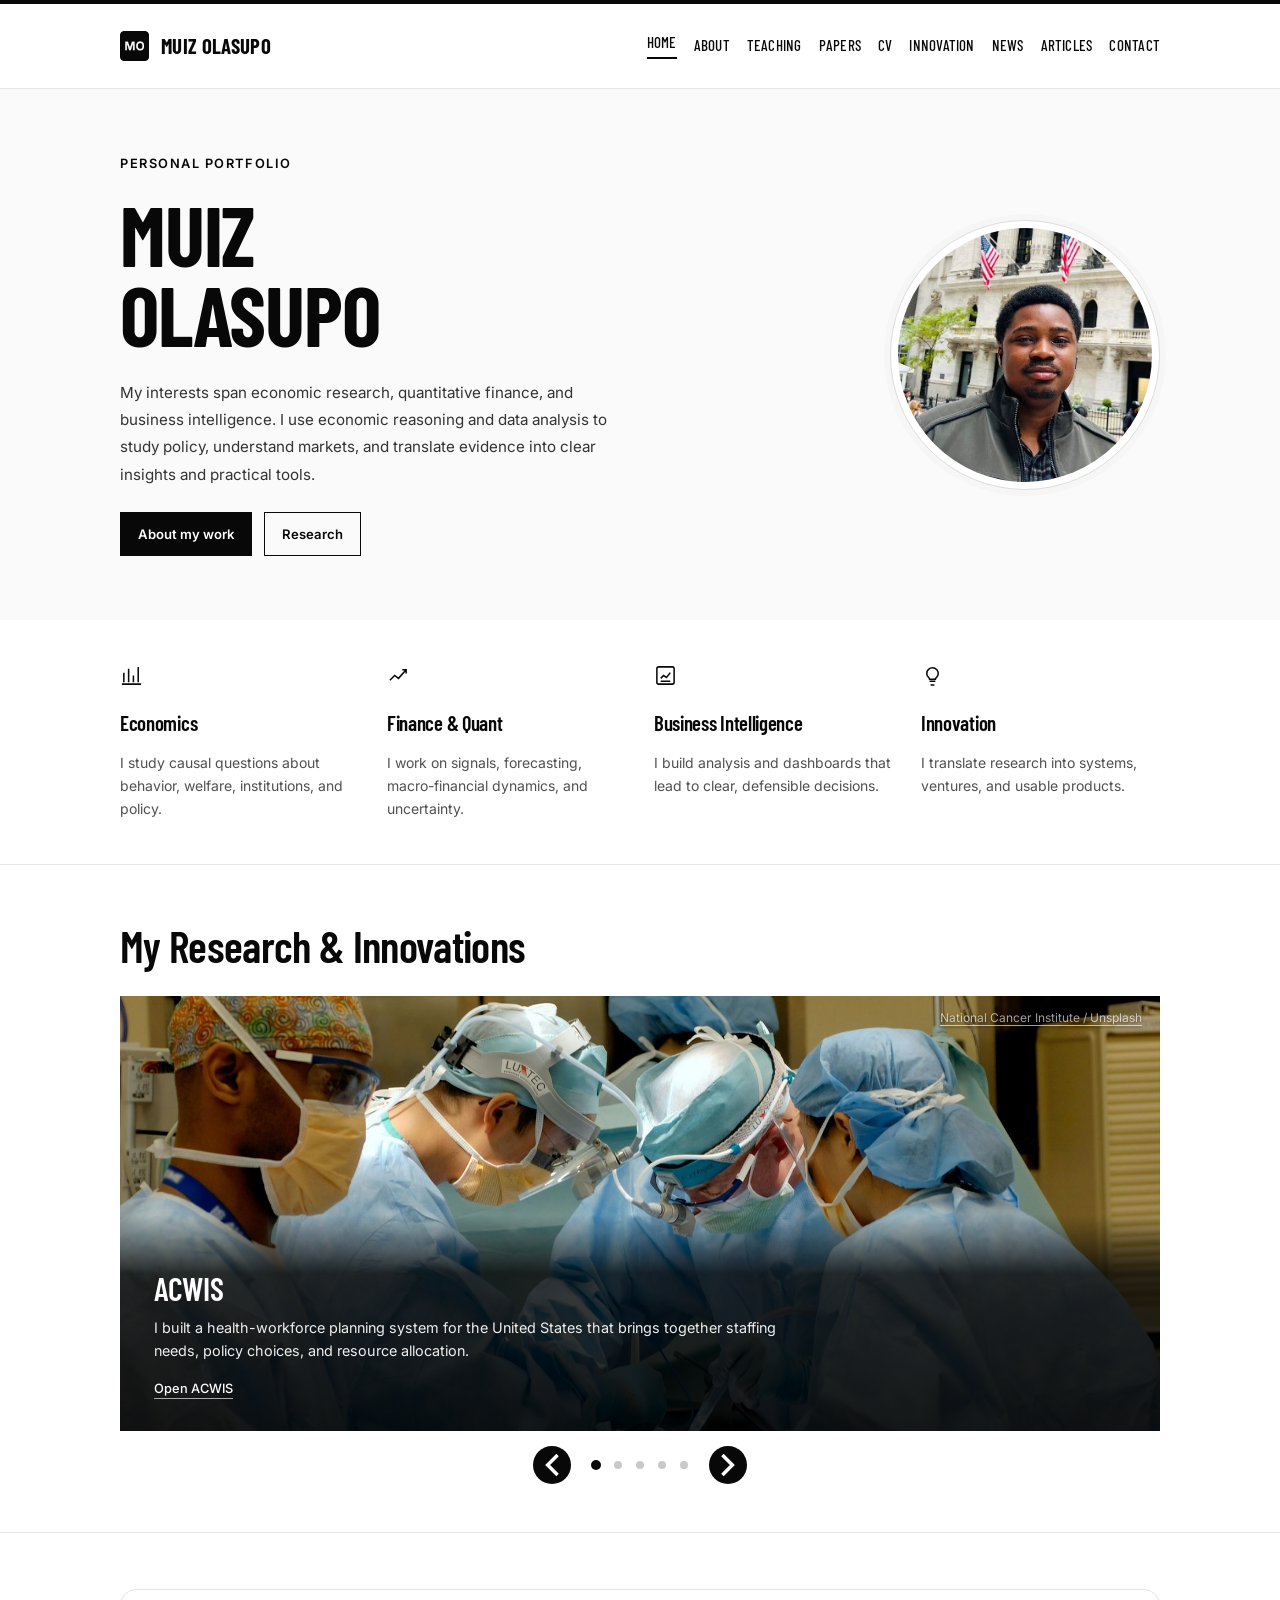
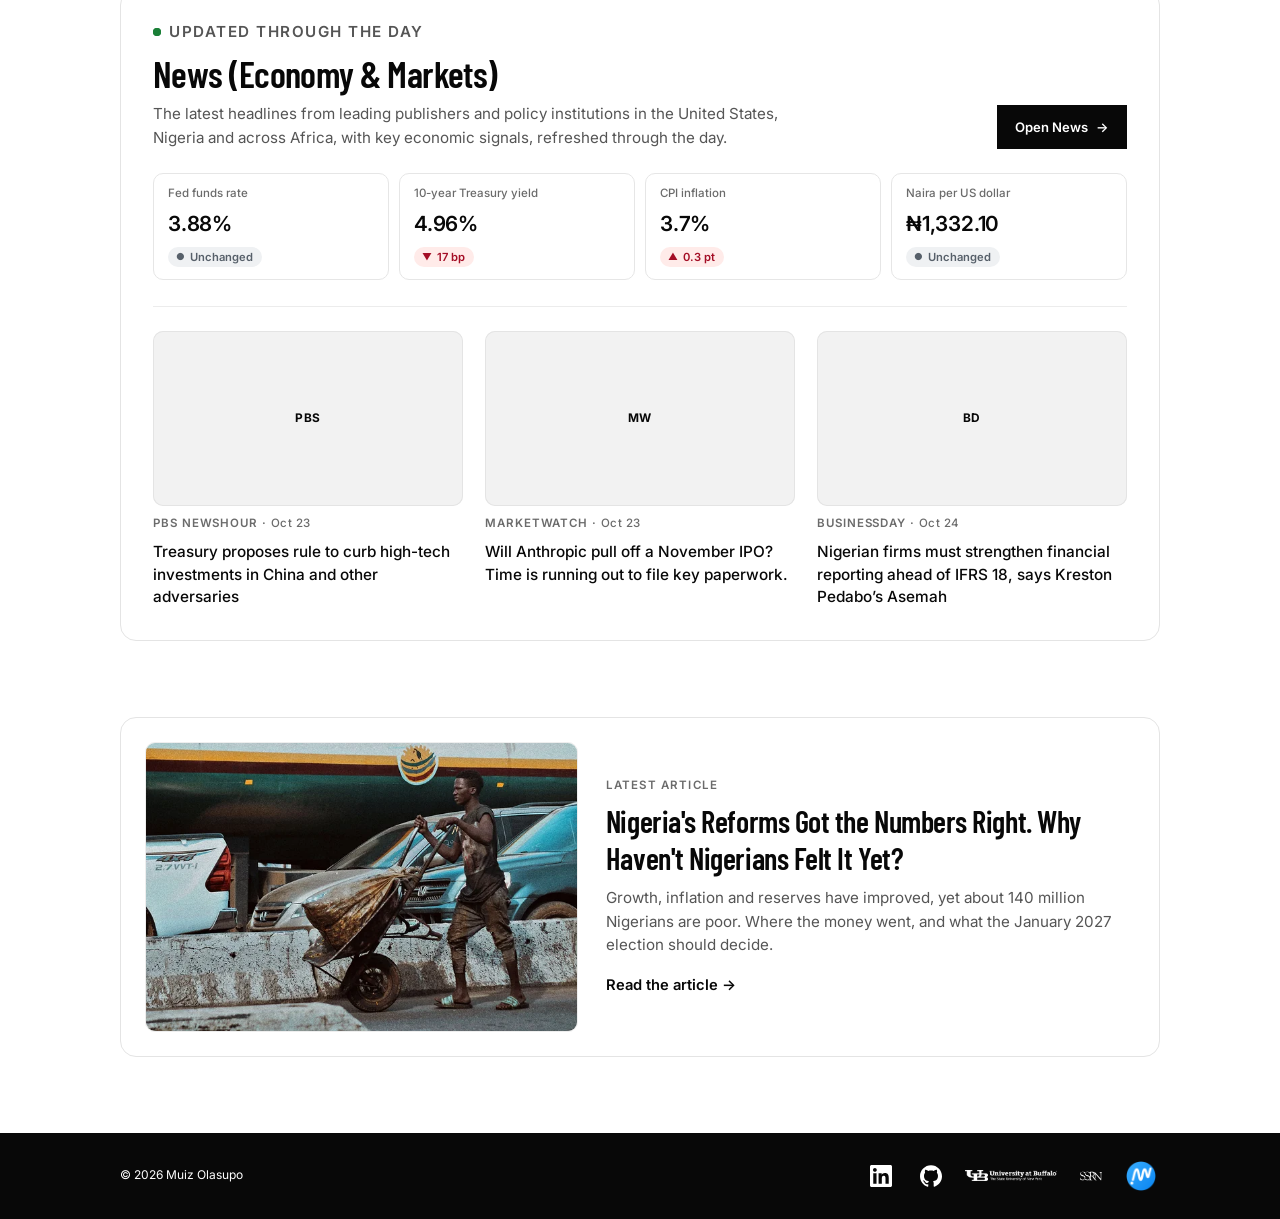
==== commit 29737af1: "Add a Mile 12 Market photo to the Nigeria reforms article Full-width hero under the headline with ph" ====
--- a/index.html
+++ b/index.html
@@ -58,4 +58,4 @@
     }
   ]
 }
-</script><title>Muiz Olasupo | Personal Portfolio</title><link rel="icon" href="/favicon.ico" sizes="any"><link rel="icon" type="image/png" sizes="48x48" href="/favicon-48.png"><link rel="icon" type="image/png" sizes="96x96" href="/favicon-96.png"><link rel="icon" type="image/png" sizes="192x192" href="/icon-192.png"><link rel="icon" type="image/png" sizes="32x32" href="/favicon-32.png"><link rel="apple-touch-icon" href="/apple-touch-icon.png"><link rel="manifest" href="/site.webmanifest"><meta name="theme-color" content="#080808"><link rel="canonical" href="https://muizolasupo.com/"><link rel="preconnect" href="https://fonts.googleapis.com"><link rel="preconnect" href="https://fonts.gstatic.com" crossorigin><link href="https://fonts.googleapis.com/css2?family=Barlow+Condensed:wght@500;600;700&family=Inter:wght@400;500;600;700&display=swap" rel="stylesheet"><link rel="stylesheet" href="/styles.css"><link rel="stylesheet" href="/story.css"><link rel="stylesheet" href="/photo-story.css"><link rel="stylesheet" href="/monochrome.css"><link rel="stylesheet" href="/refinements.css?v=20261024a"></head><body><nav class="nav" aria-label="Main navigation"><div class="wrap"><a class="brand" href="index.html"><img class="brand-icon" src="/icon-192.png" alt="" width="34" height="34">Muiz Olasupo<b>.</b></a><div class="links"><a class="active" aria-current="page" href="index.html">Home</a><a href="about.html">About</a><a href="teaching.html">Teaching</a><a href="papers.html">Papers</a><a href="cv.html">CV</a><a href="innovation.html">Innovation</a><a href="news.html">News</a><a href="articles.html">Articles</a><a href="contact.html">Contact</a></div></div></nav><main><header class="hero hero-clean"><div class="wrap hero-grid"><div><div class="eyebrow">Personal Portfolio</div><h1 class="name-display">Muiz<br>Olasupo</h1><p class="hero-copy">My interests span economic research, quantitative finance, and business intelligence. I use economic reasoning and data analysis to study policy, understand markets, and translate evidence into clear insights and practical tools.</p><div class="actions"><a class="btn primary" href="about.html">About my work</a><a class="btn outline" href="papers.html">Research</a></div></div><div class="portrait-clean"><img src="/muiz-olasupo.jpg" alt="Muiz Olasupo outside the New York Stock Exchange"></div></div></header><section class="home-intro"><div class="wrap"><div class="icon-grid"><article class="icon-card"><svg viewBox="0 0 24 24" aria-hidden="true"><path d="M4 19V9m5 10V5m5 14v-7m5 7V3M2 21h20"/></svg><h3>Economics</h3><p>I study causal questions about behavior, welfare, institutions, and policy.</p></article><article class="icon-card"><svg viewBox="0 0 24 24" aria-hidden="true"><path d="M3 17l5-5 4 3 8-9M16 6h4v4"/></svg><h3>Finance & Quant</h3><p>I work on signals, forecasting, macro-financial dynamics, and uncertainty.</p></article><article class="icon-card"><svg viewBox="0 0 24 24" aria-hidden="true"><rect x="3" y="3" width="18" height="18" rx="2"/><path d="M7 15l3-3 3 2 4-5M7 18h10"/></svg><h3>Business Intelligence</h3><p>I build analysis and dashboards that lead to clear, defensible decisions.</p></article><article class="icon-card"><svg viewBox="0 0 24 24" aria-hidden="true"><path d="M9 18h6M10 22h4M8 14c-1.2-1-2-2.5-2-4.2A6 6 0 0 1 18 10c0 1.7-.8 3.2-2 4.2-.7.6-1 1.1-1 1.8H9c0-.7-.3-1.2-1-2z"/></svg><h3>Innovation</h3><p>I translate research into systems, ventures, and usable products.</p></article></div></div></section><section class="carousel-section"><div class="wrap"><div class="section-head"><h2>My Research &amp; Innovations</h2></div><div class="carousel story-carousel" data-carousel tabindex="0" aria-label="My research and innovations slides"><div class="slides"><article class="slide story-slide active" ><div class="story-text"><h2>ACWIS</h2><p>I built a health-workforce planning system for the United States that brings together staffing needs, policy choices, and resource allocation.</p><a class="story-action" href="https://acwis.pages.dev" target="_blank" rel="noopener">Open ACWIS</a></div><div class="story-surface"><figure class="story-photo"><img src="/images/healthcare-team.jpg" alt="A clinical team working together in an operating room" loading="eager" decoding="async"><figcaption><a href="https://unsplash.com/photos/KrsoedfRAf4" target="_blank" rel="noopener">National Cancer Institute / Unsplash</a></figcaption></figure></div></article><article class="slide story-slide " hidden><div class="story-text"><h2>Meso Insights</h2><p>I run an economic research and business intelligence firm that helps organizations make informed decisions.</p><a class="story-action" href="https://mesoinsights.com" target="_blank" rel="noopener">Visit Meso Insights</a></div><div class="story-surface"><figure class="story-photo"><img src="/images/business-analysis.jpg" alt="Colleagues reviewing analysis and reports" loading="lazy" decoding="async"><figcaption><a href="https://unsplash.com/photos/5fNmWej4tAA" target="_blank" rel="noopener">Scott Graham / Unsplash</a></figcaption></figure></div></article><article class="slide story-slide " hidden><div class="story-text"><h2>Applied research</h2><p>Causal questions about economic behavior, policy, and the lives of households.</p><a class="story-action" href="papers.html">Read the working papers</a></div><div class="story-surface"><figure class="story-photo"><img src="/images/library.jpg" alt="Bookshelves in a research library" loading="lazy" decoding="async"><figcaption><a href="https://unsplash.com/photos/2JIvboGLeho" target="_blank" rel="noopener">Susan Q Yin / Unsplash</a></figcaption></figure></div></article><article class="slide story-slide " hidden><div class="story-text"><h2>Finance & quantitative research</h2><p>Economic mechanisms, forecasting, and careful evaluation of uncertainty.</p><a class="story-action" href="about.html">My research approach</a></div><div class="story-surface"><figure class="story-photo"><img src="/images/finance.jpg" alt="Financial market charts displayed on a monitor" loading="lazy" decoding="async"><figcaption><a href="https://unsplash.com/photos/Wb63zqJ5gnE" target="_blank" rel="noopener">Nicholas Cappello / Unsplash</a></figcaption></figure></div></article><article class="slide story-slide " hidden><div class="story-text"><h2>Health systems, wider possibilities</h2><p>ACWIS starts with the U.S. health sector, with a longer-term interest in adaptation to data-scarce economies.</p><a class="story-action" href="innovation.html">More about ACWIS</a></div><div class="story-surface"><figure class="story-photo"><img src="/images/hospital-mayo-wide.jpg" alt="Hospital exterior in Rochester, Minnesota" loading="lazy" decoding="async"><figcaption><a href="https://unsplash.com/photos/jGmBZypoFPc" target="_blank" rel="noopener">Solen Feyissa / Unsplash</a></figcaption></figure></div></article></div><p class="sr-only" data-slide-status aria-live="polite" aria-atomic="true">Slide 1 of 5: ACWIS</p><div class="story-bottom"><button class="carousel-btn prev" aria-label="Previous slide"><svg viewBox="0 0 24 24" aria-hidden="true" focusable="false"><path d="M14.75 6.5 9.25 12l5.5 5.5"/></svg></button><div class="carousel-dots"><button class="carousel-dot active" aria-label="Show ACWIS slide" aria-pressed="true"><span class="sr-only">ACWIS</span></button><button class="carousel-dot " aria-label="Show Meso Insights slide" aria-pressed="false"><span class="sr-only">Meso Insights</span></button><button class="carousel-dot " aria-label="Show Research slide" aria-pressed="false"><span class="sr-only">Research</span></button><button class="carousel-dot " aria-label="Show Quant slide" aria-pressed="false"><span class="sr-only">Quant</span></button><button class="carousel-dot " aria-label="Show Reach slide" aria-pressed="false"><span class="sr-only">Reach</span></button></div><button class="carousel-btn next" aria-label="Next slide"><svg viewBox="0 0 24 24" aria-hidden="true" focusable="false"><path d="M9.25 6.5 14.75 12l-5.5 5.5"/></svg></button></div></div></div></section><section class="news-teaser-section" aria-labelledby="news-heading"><div class="wrap"><div class="news-teaser"><div class="news-teaser-top"><div class="news-teaser-intro"><p class="teaser-kicker"><span class="live-dot" aria-hidden="true"></span>Updated through the day</p><h2 id="news-heading"><a href="news.html">News (Economy &amp; Markets)</a></h2><p>The latest headlines from leading publishers and policy institutions in the United States, Nigeria and across Africa, with key economic signals, refreshed through the day.</p></div><a class="btn primary news-open" href="news.html">Open News <span aria-hidden="true">&rarr;</span></a></div><div class="signal-chips" data-signals-chips data-ids="DFF,DGS10,CPIAUCSL,USDNGN" data-href="news.html#signals" aria-label="Key economic signals"></div><div data-news-teaser data-categories="economy,markets,africa"><ul class="news-list news-teaser-list" data-news-list><li class="news-status">Loading headlines…</li></ul></div><noscript><p class="news-status">Turn on JavaScript to see the latest headlines, or open the <a href="news.html">News</a> page.</p></noscript></div></div></section><section class="article-teaser-section" aria-labelledby="article-teaser-heading"><div class="wrap"><a class="article-teaser" href="/articles/nigeria-reforms.html"><img src="/images/articles/nigeria-reforms-share.png" alt="" width="1200" height="630" loading="lazy" decoding="async"><div><p class="teaser-kicker">Latest article</p><h2 id="article-teaser-heading">Nigeria's Reforms Got the Numbers Right. Why Haven't Nigerians Felt It Yet?</h2><p class="article-teaser-dek">Growth, inflation and reserves have improved, yet about 140 million Nigerians are poor. Where the money went, and what the January 2027 election should decide.</p><span class="article-card-more">Read the article <span aria-hidden="true">&rarr;</span></span></div></a></div></section></main><footer><div class="wrap foot"><span>© <span data-year></span> Muiz Olasupo</span><div class="social-links" aria-label="Professional profiles"><a class="social-icon " href="https://www.linkedin.com/in/muizolasupo" aria-label="LinkedIn" title="LinkedIn" target="_blank" rel="noopener"><img src="/icons/linkedin.svg" alt=""></a><a class="social-icon" href="https://github.com/muizolasupo" aria-label="GitHub" title="GitHub" target="_blank" rel="noopener"><img src="/icons/github.svg" alt=""></a><a class="social-icon ub-icon" href="https://arts-sciences.buffalo.edu/economics/info-for/current-students/graduate/phd-student-directory.html" aria-label="University at Buffalo" title="University at Buffalo" target="_blank" rel="noopener"><img src="/icons/ub.png" alt=""></a><a class="social-icon" href="https://papers.ssrn.com/sol3/cf_dev/AbsByAuth.cfm?per_id=8171556" aria-label="SSRN author page" title="SSRN author page" target="_blank" rel="noopener"><img src="/icons/ssrn.svg" alt=""></a><a class="social-icon meso-logo" href="https://mesoinsights.com" target="_blank" rel="noopener" aria-label="Meso Insights" title="Meso Insights"><img src="/icons/meso.png" alt=""></a></div></div></footer><script src="/site.js?v=20261003b"></script><script src="/news.js?v=20261005d" defer></script><script src="/signals.js?v=20261005f" defer></script></body></html>
+</script><title>Muiz Olasupo | Personal Portfolio</title><link rel="icon" href="/favicon.ico" sizes="any"><link rel="icon" type="image/png" sizes="48x48" href="/favicon-48.png"><link rel="icon" type="image/png" sizes="96x96" href="/favicon-96.png"><link rel="icon" type="image/png" sizes="192x192" href="/icon-192.png"><link rel="icon" type="image/png" sizes="32x32" href="/favicon-32.png"><link rel="apple-touch-icon" href="/apple-touch-icon.png"><link rel="manifest" href="/site.webmanifest"><meta name="theme-color" content="#080808"><link rel="canonical" href="https://muizolasupo.com/"><link rel="preconnect" href="https://fonts.googleapis.com"><link rel="preconnect" href="https://fonts.gstatic.com" crossorigin><link href="https://fonts.googleapis.com/css2?family=Barlow+Condensed:wght@500;600;700&family=Inter:wght@400;500;600;700&display=swap" rel="stylesheet"><link rel="stylesheet" href="/styles.css"><link rel="stylesheet" href="/story.css"><link rel="stylesheet" href="/photo-story.css"><link rel="stylesheet" href="/monochrome.css"><link rel="stylesheet" href="/refinements.css?v=20261024b"></head><body><nav class="nav" aria-label="Main navigation"><div class="wrap"><a class="brand" href="index.html"><img class="brand-icon" src="/icon-192.png" alt="" width="34" height="34">Muiz Olasupo<b>.</b></a><div class="links"><a class="active" aria-current="page" href="index.html">Home</a><a href="about.html">About</a><a href="teaching.html">Teaching</a><a href="papers.html">Papers</a><a href="cv.html">CV</a><a href="innovation.html">Innovation</a><a href="news.html">News</a><a href="articles.html">Articles</a><a href="contact.html">Contact</a></div></div></nav><main><header class="hero hero-clean"><div class="wrap hero-grid"><div><div class="eyebrow">Personal Portfolio</div><h1 class="name-display">Muiz<br>Olasupo</h1><p class="hero-copy">My interests span economic research, quantitative finance, and business intelligence. I use economic reasoning and data analysis to study policy, understand markets, and translate evidence into clear insights and practical tools.</p><div class="actions"><a class="btn primary" href="about.html">About my work</a><a class="btn outline" href="papers.html">Research</a></div></div><div class="portrait-clean"><img src="/muiz-olasupo.jpg" alt="Muiz Olasupo outside the New York Stock Exchange"></div></div></header><section class="home-intro"><div class="wrap"><div class="icon-grid"><article class="icon-card"><svg viewBox="0 0 24 24" aria-hidden="true"><path d="M4 19V9m5 10V5m5 14v-7m5 7V3M2 21h20"/></svg><h3>Economics</h3><p>I study causal questions about behavior, welfare, institutions, and policy.</p></article><article class="icon-card"><svg viewBox="0 0 24 24" aria-hidden="true"><path d="M3 17l5-5 4 3 8-9M16 6h4v4"/></svg><h3>Finance & Quant</h3><p>I work on signals, forecasting, macro-financial dynamics, and uncertainty.</p></article><article class="icon-card"><svg viewBox="0 0 24 24" aria-hidden="true"><rect x="3" y="3" width="18" height="18" rx="2"/><path d="M7 15l3-3 3 2 4-5M7 18h10"/></svg><h3>Business Intelligence</h3><p>I build analysis and dashboards that lead to clear, defensible decisions.</p></article><article class="icon-card"><svg viewBox="0 0 24 24" aria-hidden="true"><path d="M9 18h6M10 22h4M8 14c-1.2-1-2-2.5-2-4.2A6 6 0 0 1 18 10c0 1.7-.8 3.2-2 4.2-.7.6-1 1.1-1 1.8H9c0-.7-.3-1.2-1-2z"/></svg><h3>Innovation</h3><p>I translate research into systems, ventures, and usable products.</p></article></div></div></section><section class="carousel-section"><div class="wrap"><div class="section-head"><h2>My Research &amp; Innovations</h2></div><div class="carousel story-carousel" data-carousel tabindex="0" aria-label="My research and innovations slides"><div class="slides"><article class="slide story-slide active" ><div class="story-text"><h2>ACWIS</h2><p>I built a health-workforce planning system for the United States that brings together staffing needs, policy choices, and resource allocation.</p><a class="story-action" href="https://acwis.pages.dev" target="_blank" rel="noopener">Open ACWIS</a></div><div class="story-surface"><figure class="story-photo"><img src="/images/healthcare-team.jpg" alt="A clinical team working together in an operating room" loading="eager" decoding="async"><figcaption><a href="https://unsplash.com/photos/KrsoedfRAf4" target="_blank" rel="noopener">National Cancer Institute / Unsplash</a></figcaption></figure></div></article><article class="slide story-slide " hidden><div class="story-text"><h2>Meso Insights</h2><p>I run an economic research and business intelligence firm that helps organizations make informed decisions.</p><a class="story-action" href="https://mesoinsights.com" target="_blank" rel="noopener">Visit Meso Insights</a></div><div class="story-surface"><figure class="story-photo"><img src="/images/business-analysis.jpg" alt="Colleagues reviewing analysis and reports" loading="lazy" decoding="async"><figcaption><a href="https://unsplash.com/photos/5fNmWej4tAA" target="_blank" rel="noopener">Scott Graham / Unsplash</a></figcaption></figure></div></article><article class="slide story-slide " hidden><div class="story-text"><h2>Applied research</h2><p>Causal questions about economic behavior, policy, and the lives of households.</p><a class="story-action" href="papers.html">Read the working papers</a></div><div class="story-surface"><figure class="story-photo"><img src="/images/library.jpg" alt="Bookshelves in a research library" loading="lazy" decoding="async"><figcaption><a href="https://unsplash.com/photos/2JIvboGLeho" target="_blank" rel="noopener">Susan Q Yin / Unsplash</a></figcaption></figure></div></article><article class="slide story-slide " hidden><div class="story-text"><h2>Finance & quantitative research</h2><p>Economic mechanisms, forecasting, and careful evaluation of uncertainty.</p><a class="story-action" href="about.html">My research approach</a></div><div class="story-surface"><figure class="story-photo"><img src="/images/finance.jpg" alt="Financial market charts displayed on a monitor" loading="lazy" decoding="async"><figcaption><a href="https://unsplash.com/photos/Wb63zqJ5gnE" target="_blank" rel="noopener">Nicholas Cappello / Unsplash</a></figcaption></figure></div></article><article class="slide story-slide " hidden><div class="story-text"><h2>Health systems, wider possibilities</h2><p>ACWIS starts with the U.S. health sector, with a longer-term interest in adaptation to data-scarce economies.</p><a class="story-action" href="innovation.html">More about ACWIS</a></div><div class="story-surface"><figure class="story-photo"><img src="/images/hospital-mayo-wide.jpg" alt="Hospital exterior in Rochester, Minnesota" loading="lazy" decoding="async"><figcaption><a href="https://unsplash.com/photos/jGmBZypoFPc" target="_blank" rel="noopener">Solen Feyissa / Unsplash</a></figcaption></figure></div></article></div><p class="sr-only" data-slide-status aria-live="polite" aria-atomic="true">Slide 1 of 5: ACWIS</p><div class="story-bottom"><button class="carousel-btn prev" aria-label="Previous slide"><svg viewBox="0 0 24 24" aria-hidden="true" focusable="false"><path d="M14.75 6.5 9.25 12l5.5 5.5"/></svg></button><div class="carousel-dots"><button class="carousel-dot active" aria-label="Show ACWIS slide" aria-pressed="true"><span class="sr-only">ACWIS</span></button><button class="carousel-dot " aria-label="Show Meso Insights slide" aria-pressed="false"><span class="sr-only">Meso Insights</span></button><button class="carousel-dot " aria-label="Show Research slide" aria-pressed="false"><span class="sr-only">Research</span></button><button class="carousel-dot " aria-label="Show Quant slide" aria-pressed="false"><span class="sr-only">Quant</span></button><button class="carousel-dot " aria-label="Show Reach slide" aria-pressed="false"><span class="sr-only">Reach</span></button></div><button class="carousel-btn next" aria-label="Next slide"><svg viewBox="0 0 24 24" aria-hidden="true" focusable="false"><path d="M9.25 6.5 14.75 12l-5.5 5.5"/></svg></button></div></div></div></section><section class="news-teaser-section" aria-labelledby="news-heading"><div class="wrap"><div class="news-teaser"><div class="news-teaser-top"><div class="news-teaser-intro"><p class="teaser-kicker"><span class="live-dot" aria-hidden="true"></span>Updated through the day</p><h2 id="news-heading"><a href="news.html">News (Economy &amp; Markets)</a></h2><p>The latest headlines from leading publishers and policy institutions in the United States, Nigeria and across Africa, with key economic signals, refreshed through the day.</p></div><a class="btn primary news-open" href="news.html">Open News <span aria-hidden="true">&rarr;</span></a></div><div class="signal-chips" data-signals-chips data-ids="DFF,DGS10,CPIAUCSL,USDNGN" data-href="news.html#signals" aria-label="Key economic signals"></div><div data-news-teaser data-categories="economy,markets,africa"><ul class="news-list news-teaser-list" data-news-list><li class="news-status">Loading headlines…</li></ul></div><noscript><p class="news-status">Turn on JavaScript to see the latest headlines, or open the <a href="news.html">News</a> page.</p></noscript></div></div></section><section class="article-teaser-section" aria-labelledby="article-teaser-heading"><div class="wrap"><a class="article-teaser" href="/articles/nigeria-reforms.html"><picture><source type="image/webp" srcset="/images/articles/mile12-market-640.webp 640w, /images/articles/mile12-market-960.webp 960w" sizes="(min-width: 701px) 460px, 100vw"><img src="/images/articles/mile12-market-960.jpg" srcset="/images/articles/mile12-market-640.jpg 640w, /images/articles/mile12-market-960.jpg 960w" sizes="(min-width: 701px) 460px, 100vw" alt="A porter pushes a wheelbarrow at Mile 12 Market, Lagos" width="960" height="640" loading="lazy" decoding="async"></picture><div><p class="teaser-kicker">Latest article</p><h2 id="article-teaser-heading">Nigeria's Reforms Got the Numbers Right. Why Haven't Nigerians Felt It Yet?</h2><p class="article-teaser-dek">Growth, inflation and reserves have improved, yet about 140 million Nigerians are poor. Where the money went, and what the January 2027 election should decide.</p><span class="article-card-more">Read the article <span aria-hidden="true">&rarr;</span></span></div></a></div></section></main><footer><div class="wrap foot"><span>© <span data-year></span> Muiz Olasupo</span><div class="social-links" aria-label="Professional profiles"><a class="social-icon " href="https://www.linkedin.com/in/muizolasupo" aria-label="LinkedIn" title="LinkedIn" target="_blank" rel="noopener"><img src="/icons/linkedin.svg" alt=""></a><a class="social-icon" href="https://github.com/muizolasupo" aria-label="GitHub" title="GitHub" target="_blank" rel="noopener"><img src="/icons/github.svg" alt=""></a><a class="social-icon ub-icon" href="https://arts-sciences.buffalo.edu/economics/info-for/current-students/graduate/phd-student-directory.html" aria-label="University at Buffalo" title="University at Buffalo" target="_blank" rel="noopener"><img src="/icons/ub.png" alt=""></a><a class="social-icon" href="https://papers.ssrn.com/sol3/cf_dev/AbsByAuth.cfm?per_id=8171556" aria-label="SSRN author page" title="SSRN author page" target="_blank" rel="noopener"><img src="/icons/ssrn.svg" alt=""></a><a class="social-icon meso-logo" href="https://mesoinsights.com" target="_blank" rel="noopener" aria-label="Meso Insights" title="Meso Insights"><img src="/icons/meso.png" alt=""></a></div></div></footer><script src="/site.js?v=20261003b"></script><script src="/news.js?v=20261005d" defer></script><script src="/signals.js?v=20261005f" defer></script></body></html>
--- a/refinements.css
+++ b/refinements.css
@@ -300,3 +300,11 @@
 @media(max-width:700px){.lane-row{grid-template-columns:1fr}}
 @media(max-width:460px){.score-grid{grid-template-columns:repeat(2,minmax(0,1fr))}.score{padding:14px 12px 12px}.score::before{left:12px}.score-value{font-size:1.5rem}}
 @media(max-width:340px){.score-grid{grid-template-columns:1fr}}
+/* Article hero photo: wider than the reading column, sharp at every screen size. */
+.article-hero{width:min(1040px,calc(100% - 64px));margin:32px auto 0}
+.article-hero img{display:block;width:100%;height:auto;border-radius:14px;background:#eee}
+.article-hero figcaption{margin-top:10px;font-size:.8rem;line-height:1.5;color:#6b6b6b}
+.article-hero figcaption a{color:#6b6b6b}
+.article .article-hero+.article-body{padding-top:28px}
+@media(max-width:700px){.article-hero{width:calc(100% - 40px);margin-top:22px}.article-hero img{border-radius:10px}}
+@media(max-width:650px){.article-hero{width:calc(100% - 48px)}}
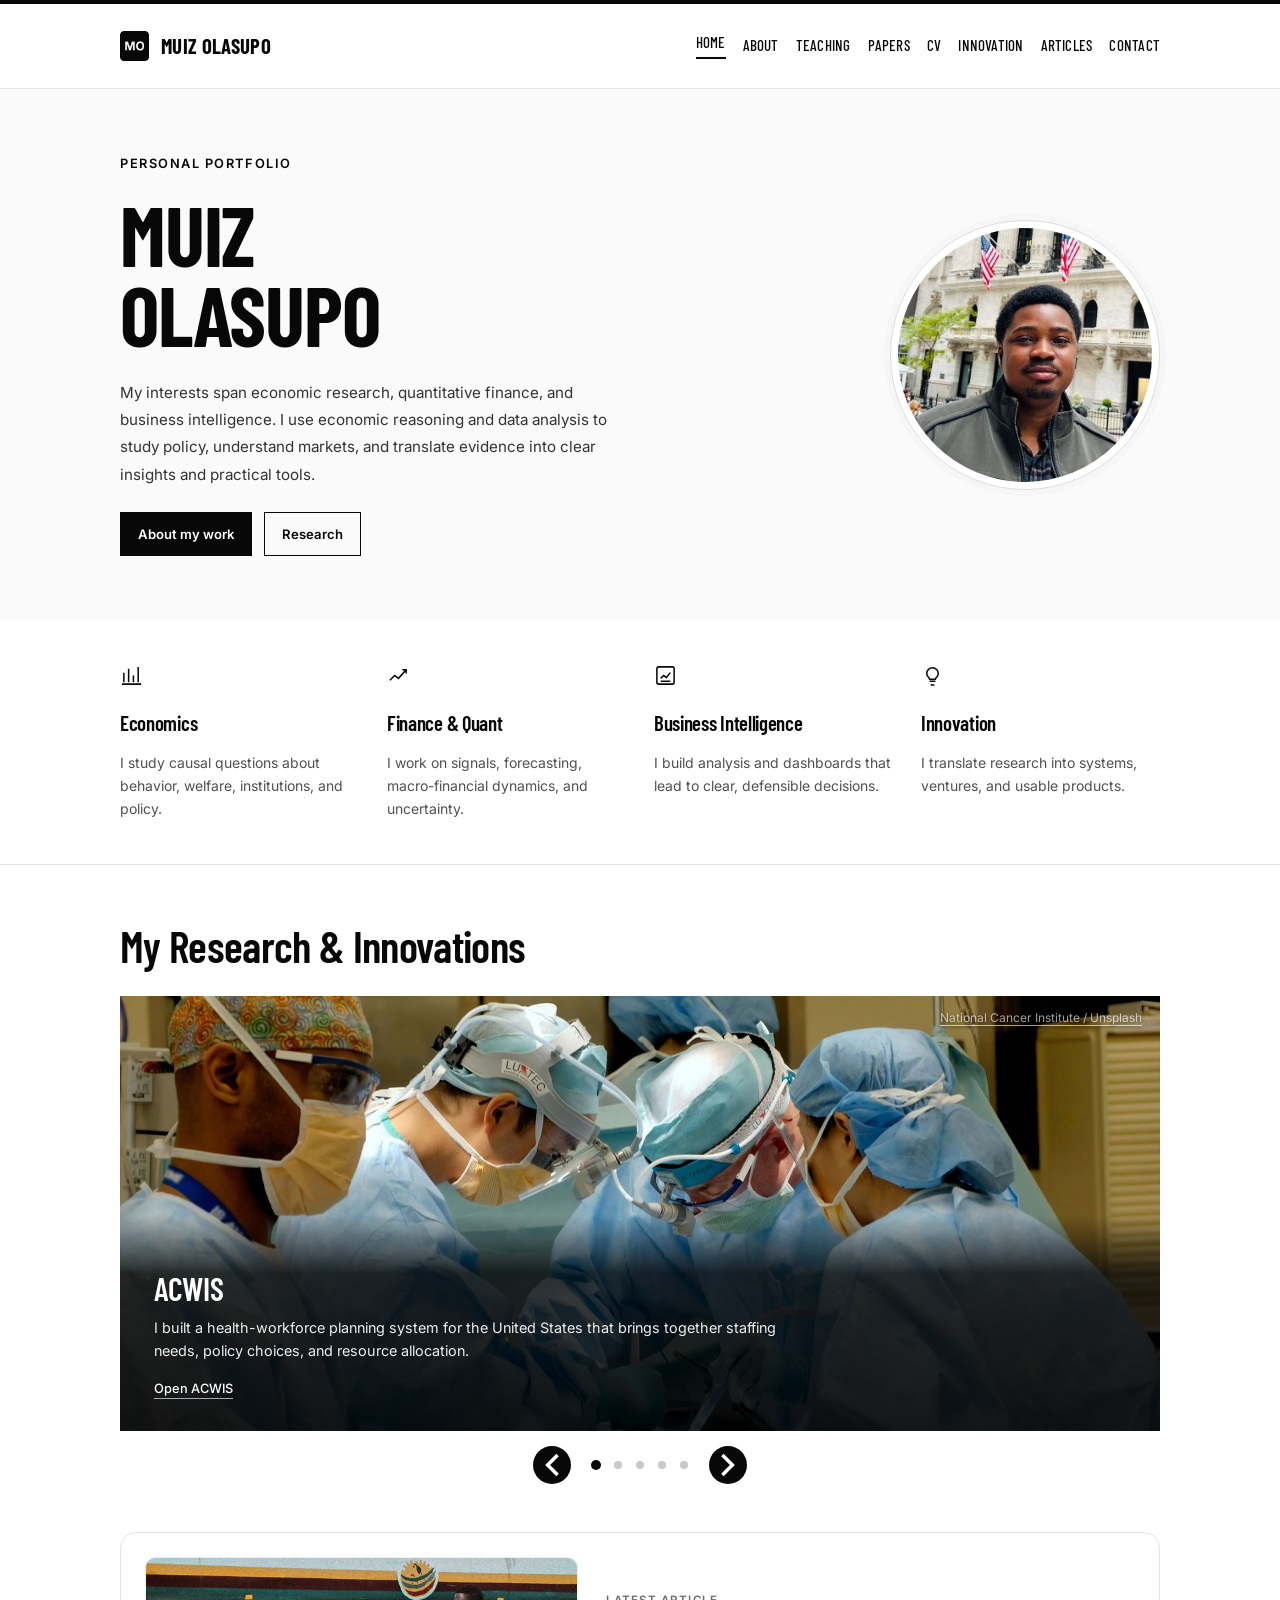
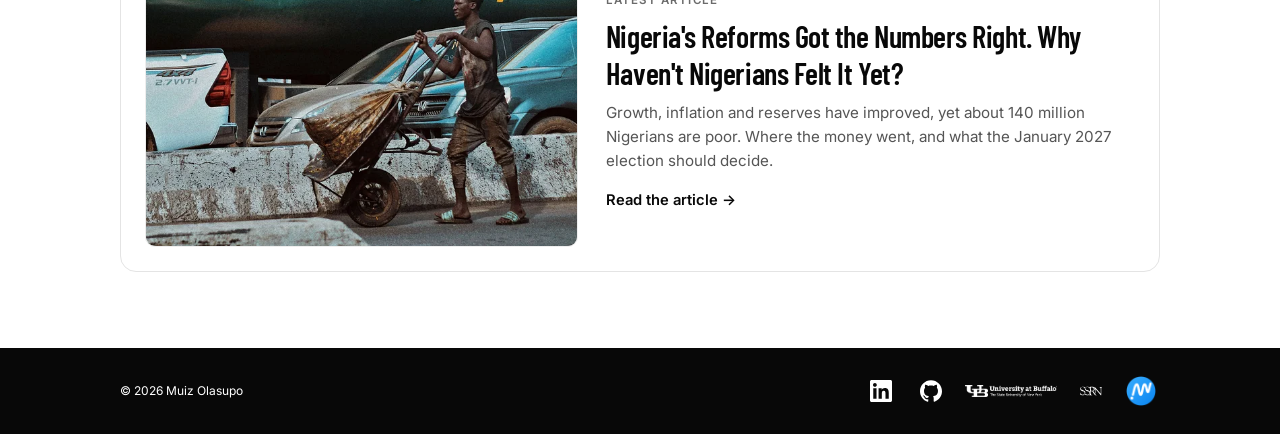
==== commit 46823dd5: "Remove the News page and the home-page Economy & Markets section Take News out of the menu on every " ====
--- a/index.html
+++ b/index.html
@@ -1,4 +1,4 @@
-<!doctype html><html lang="en"><head><!-- Google Analytics 4: visitor statistics --><script async src="https://www.googletagmanager.com/gtag/js?id=G-H6LKYE52TH"></script><script>window.dataLayer=window.dataLayer||[];function gtag(){dataLayer.push(arguments);}gtag('js',new Date());gtag('config','G-H6LKYE52TH');</script><meta charset="utf-8"><meta name="viewport" content="width=device-width,initial-scale=1"><meta name="description" content="Muiz Olasupo, PhD student in Economics, causal researcher, and quantitative analyst at the University at Buffalo."><meta property="og:type" content="profile">
+<!doctype html><html lang="en"><head><!-- Google Analytics 4: visitor statistics --><script async src="https://www.googletagmanager.com/gtag/js?id=G-H6LKYE52TH"></script><script>window.dataLayer=window.dataLayer||[];function gtag(){dataLayer.push(arguments);}gtag('js',new Date());gtag('config','G-H6LKYE52TH');</script><!-- GoatCounter: public view counts --><script data-goatcounter="https://muizolasupo.goatcounter.com/count" async src="https://gc.zgo.at/count.js"></script><meta charset="utf-8"><meta name="viewport" content="width=device-width,initial-scale=1"><meta name="description" content="Muiz Olasupo, PhD student in Economics, causal researcher, and quantitative analyst at the University at Buffalo."><meta property="og:type" content="profile">
 <meta property="og:site_name" content="Muiz Olasupo">
 <meta property="og:title" content="Muiz Olasupo | Personal Portfolio">
 <meta property="og:description" content="Muiz Olasupo, PhD student in Economics at the University at Buffalo working on applied microeconomics, causal inference, labor, and development.">
@@ -58,4 +58,4 @@
     }
   ]
 }
-</script><title>Muiz Olasupo | Personal Portfolio</title><link rel="icon" href="/favicon.ico" sizes="any"><link rel="icon" type="image/png" sizes="48x48" href="/favicon-48.png"><link rel="icon" type="image/png" sizes="96x96" href="/favicon-96.png"><link rel="icon" type="image/png" sizes="192x192" href="/icon-192.png"><link rel="icon" type="image/png" sizes="32x32" href="/favicon-32.png"><link rel="apple-touch-icon" href="/apple-touch-icon.png"><link rel="manifest" href="/site.webmanifest"><meta name="theme-color" content="#080808"><link rel="canonical" href="https://muizolasupo.com/"><link rel="preconnect" href="https://fonts.googleapis.com"><link rel="preconnect" href="https://fonts.gstatic.com" crossorigin><link href="https://fonts.googleapis.com/css2?family=Barlow+Condensed:wght@500;600;700&family=Inter:wght@400;500;600;700&display=swap" rel="stylesheet"><link rel="stylesheet" href="/styles.css"><link rel="stylesheet" href="/story.css"><link rel="stylesheet" href="/photo-story.css"><link rel="stylesheet" href="/monochrome.css"><link rel="stylesheet" href="/refinements.css?v=20261024b"></head><body><nav class="nav" aria-label="Main navigation"><div class="wrap"><a class="brand" href="index.html"><img class="brand-icon" src="/icon-192.png" alt="" width="34" height="34">Muiz Olasupo<b>.</b></a><div class="links"><a class="active" aria-current="page" href="index.html">Home</a><a href="about.html">About</a><a href="teaching.html">Teaching</a><a href="papers.html">Papers</a><a href="cv.html">CV</a><a href="innovation.html">Innovation</a><a href="news.html">News</a><a href="articles.html">Articles</a><a href="contact.html">Contact</a></div></div></nav><main><header class="hero hero-clean"><div class="wrap hero-grid"><div><div class="eyebrow">Personal Portfolio</div><h1 class="name-display">Muiz<br>Olasupo</h1><p class="hero-copy">My interests span economic research, quantitative finance, and business intelligence. I use economic reasoning and data analysis to study policy, understand markets, and translate evidence into clear insights and practical tools.</p><div class="actions"><a class="btn primary" href="about.html">About my work</a><a class="btn outline" href="papers.html">Research</a></div></div><div class="portrait-clean"><img src="/muiz-olasupo.jpg" alt="Muiz Olasupo outside the New York Stock Exchange"></div></div></header><section class="home-intro"><div class="wrap"><div class="icon-grid"><article class="icon-card"><svg viewBox="0 0 24 24" aria-hidden="true"><path d="M4 19V9m5 10V5m5 14v-7m5 7V3M2 21h20"/></svg><h3>Economics</h3><p>I study causal questions about behavior, welfare, institutions, and policy.</p></article><article class="icon-card"><svg viewBox="0 0 24 24" aria-hidden="true"><path d="M3 17l5-5 4 3 8-9M16 6h4v4"/></svg><h3>Finance & Quant</h3><p>I work on signals, forecasting, macro-financial dynamics, and uncertainty.</p></article><article class="icon-card"><svg viewBox="0 0 24 24" aria-hidden="true"><rect x="3" y="3" width="18" height="18" rx="2"/><path d="M7 15l3-3 3 2 4-5M7 18h10"/></svg><h3>Business Intelligence</h3><p>I build analysis and dashboards that lead to clear, defensible decisions.</p></article><article class="icon-card"><svg viewBox="0 0 24 24" aria-hidden="true"><path d="M9 18h6M10 22h4M8 14c-1.2-1-2-2.5-2-4.2A6 6 0 0 1 18 10c0 1.7-.8 3.2-2 4.2-.7.6-1 1.1-1 1.8H9c0-.7-.3-1.2-1-2z"/></svg><h3>Innovation</h3><p>I translate research into systems, ventures, and usable products.</p></article></div></div></section><section class="carousel-section"><div class="wrap"><div class="section-head"><h2>My Research &amp; Innovations</h2></div><div class="carousel story-carousel" data-carousel tabindex="0" aria-label="My research and innovations slides"><div class="slides"><article class="slide story-slide active" ><div class="story-text"><h2>ACWIS</h2><p>I built a health-workforce planning system for the United States that brings together staffing needs, policy choices, and resource allocation.</p><a class="story-action" href="https://acwis.pages.dev" target="_blank" rel="noopener">Open ACWIS</a></div><div class="story-surface"><figure class="story-photo"><img src="/images/healthcare-team.jpg" alt="A clinical team working together in an operating room" loading="eager" decoding="async"><figcaption><a href="https://unsplash.com/photos/KrsoedfRAf4" target="_blank" rel="noopener">National Cancer Institute / Unsplash</a></figcaption></figure></div></article><article class="slide story-slide " hidden><div class="story-text"><h2>Meso Insights</h2><p>I run an economic research and business intelligence firm that helps organizations make informed decisions.</p><a class="story-action" href="https://mesoinsights.com" target="_blank" rel="noopener">Visit Meso Insights</a></div><div class="story-surface"><figure class="story-photo"><img src="/images/business-analysis.jpg" alt="Colleagues reviewing analysis and reports" loading="lazy" decoding="async"><figcaption><a href="https://unsplash.com/photos/5fNmWej4tAA" target="_blank" rel="noopener">Scott Graham / Unsplash</a></figcaption></figure></div></article><article class="slide story-slide " hidden><div class="story-text"><h2>Applied research</h2><p>Causal questions about economic behavior, policy, and the lives of households.</p><a class="story-action" href="papers.html">Read the working papers</a></div><div class="story-surface"><figure class="story-photo"><img src="/images/library.jpg" alt="Bookshelves in a research library" loading="lazy" decoding="async"><figcaption><a href="https://unsplash.com/photos/2JIvboGLeho" target="_blank" rel="noopener">Susan Q Yin / Unsplash</a></figcaption></figure></div></article><article class="slide story-slide " hidden><div class="story-text"><h2>Finance & quantitative research</h2><p>Economic mechanisms, forecasting, and careful evaluation of uncertainty.</p><a class="story-action" href="about.html">My research approach</a></div><div class="story-surface"><figure class="story-photo"><img src="/images/finance.jpg" alt="Financial market charts displayed on a monitor" loading="lazy" decoding="async"><figcaption><a href="https://unsplash.com/photos/Wb63zqJ5gnE" target="_blank" rel="noopener">Nicholas Cappello / Unsplash</a></figcaption></figure></div></article><article class="slide story-slide " hidden><div class="story-text"><h2>Health systems, wider possibilities</h2><p>ACWIS starts with the U.S. health sector, with a longer-term interest in adaptation to data-scarce economies.</p><a class="story-action" href="innovation.html">More about ACWIS</a></div><div class="story-surface"><figure class="story-photo"><img src="/images/hospital-mayo-wide.jpg" alt="Hospital exterior in Rochester, Minnesota" loading="lazy" decoding="async"><figcaption><a href="https://unsplash.com/photos/jGmBZypoFPc" target="_blank" rel="noopener">Solen Feyissa / Unsplash</a></figcaption></figure></div></article></div><p class="sr-only" data-slide-status aria-live="polite" aria-atomic="true">Slide 1 of 5: ACWIS</p><div class="story-bottom"><button class="carousel-btn prev" aria-label="Previous slide"><svg viewBox="0 0 24 24" aria-hidden="true" focusable="false"><path d="M14.75 6.5 9.25 12l5.5 5.5"/></svg></button><div class="carousel-dots"><button class="carousel-dot active" aria-label="Show ACWIS slide" aria-pressed="true"><span class="sr-only">ACWIS</span></button><button class="carousel-dot " aria-label="Show Meso Insights slide" aria-pressed="false"><span class="sr-only">Meso Insights</span></button><button class="carousel-dot " aria-label="Show Research slide" aria-pressed="false"><span class="sr-only">Research</span></button><button class="carousel-dot " aria-label="Show Quant slide" aria-pressed="false"><span class="sr-only">Quant</span></button><button class="carousel-dot " aria-label="Show Reach slide" aria-pressed="false"><span class="sr-only">Reach</span></button></div><button class="carousel-btn next" aria-label="Next slide"><svg viewBox="0 0 24 24" aria-hidden="true" focusable="false"><path d="M9.25 6.5 14.75 12l-5.5 5.5"/></svg></button></div></div></div></section><section class="news-teaser-section" aria-labelledby="news-heading"><div class="wrap"><div class="news-teaser"><div class="news-teaser-top"><div class="news-teaser-intro"><p class="teaser-kicker"><span class="live-dot" aria-hidden="true"></span>Updated through the day</p><h2 id="news-heading"><a href="news.html">News (Economy &amp; Markets)</a></h2><p>The latest headlines from leading publishers and policy institutions in the United States, Nigeria and across Africa, with key economic signals, refreshed through the day.</p></div><a class="btn primary news-open" href="news.html">Open News <span aria-hidden="true">&rarr;</span></a></div><div class="signal-chips" data-signals-chips data-ids="DFF,DGS10,CPIAUCSL,USDNGN" data-href="news.html#signals" aria-label="Key economic signals"></div><div data-news-teaser data-categories="economy,markets,africa"><ul class="news-list news-teaser-list" data-news-list><li class="news-status">Loading headlines…</li></ul></div><noscript><p class="news-status">Turn on JavaScript to see the latest headlines, or open the <a href="news.html">News</a> page.</p></noscript></div></div></section><section class="article-teaser-section" aria-labelledby="article-teaser-heading"><div class="wrap"><a class="article-teaser" href="/articles/nigeria-reforms.html"><picture><source type="image/webp" srcset="/images/articles/mile12-market-640.webp 640w, /images/articles/mile12-market-960.webp 960w" sizes="(min-width: 701px) 460px, 100vw"><img src="/images/articles/mile12-market-960.jpg" srcset="/images/articles/mile12-market-640.jpg 640w, /images/articles/mile12-market-960.jpg 960w" sizes="(min-width: 701px) 460px, 100vw" alt="A porter pushes a wheelbarrow at Mile 12 Market, Lagos" width="960" height="640" loading="lazy" decoding="async"></picture><div><p class="teaser-kicker">Latest article</p><h2 id="article-teaser-heading">Nigeria's Reforms Got the Numbers Right. Why Haven't Nigerians Felt It Yet?</h2><p class="article-teaser-dek">Growth, inflation and reserves have improved, yet about 140 million Nigerians are poor. Where the money went, and what the January 2027 election should decide.</p><span class="article-card-more">Read the article <span aria-hidden="true">&rarr;</span></span></div></a></div></section></main><footer><div class="wrap foot"><span>© <span data-year></span> Muiz Olasupo</span><div class="social-links" aria-label="Professional profiles"><a class="social-icon " href="https://www.linkedin.com/in/muizolasupo" aria-label="LinkedIn" title="LinkedIn" target="_blank" rel="noopener"><img src="/icons/linkedin.svg" alt=""></a><a class="social-icon" href="https://github.com/muizolasupo" aria-label="GitHub" title="GitHub" target="_blank" rel="noopener"><img src="/icons/github.svg" alt=""></a><a class="social-icon ub-icon" href="https://arts-sciences.buffalo.edu/economics/info-for/current-students/graduate/phd-student-directory.html" aria-label="University at Buffalo" title="University at Buffalo" target="_blank" rel="noopener"><img src="/icons/ub.png" alt=""></a><a class="social-icon" href="https://papers.ssrn.com/sol3/cf_dev/AbsByAuth.cfm?per_id=8171556" aria-label="SSRN author page" title="SSRN author page" target="_blank" rel="noopener"><img src="/icons/ssrn.svg" alt=""></a><a class="social-icon meso-logo" href="https://mesoinsights.com" target="_blank" rel="noopener" aria-label="Meso Insights" title="Meso Insights"><img src="/icons/meso.png" alt=""></a></div></div></footer><script src="/site.js?v=20261003b"></script><script src="/news.js?v=20261005d" defer></script><script src="/signals.js?v=20261005f" defer></script></body></html>
+</script><title>Muiz Olasupo | Personal Portfolio</title><link rel="icon" href="/favicon.ico" sizes="any"><link rel="icon" type="image/png" sizes="48x48" href="/favicon-48.png"><link rel="icon" type="image/png" sizes="96x96" href="/favicon-96.png"><link rel="icon" type="image/png" sizes="192x192" href="/icon-192.png"><link rel="icon" type="image/png" sizes="32x32" href="/favicon-32.png"><link rel="apple-touch-icon" href="/apple-touch-icon.png"><link rel="manifest" href="/site.webmanifest"><meta name="theme-color" content="#080808"><link rel="canonical" href="https://muizolasupo.com/"><link rel="preconnect" href="https://fonts.googleapis.com"><link rel="preconnect" href="https://fonts.gstatic.com" crossorigin><link href="https://fonts.googleapis.com/css2?family=Barlow+Condensed:wght@500;600;700&family=Inter:wght@400;500;600;700&display=swap" rel="stylesheet"><link rel="stylesheet" href="/styles.css"><link rel="stylesheet" href="/story.css"><link rel="stylesheet" href="/photo-story.css"><link rel="stylesheet" href="/monochrome.css"><link rel="stylesheet" href="/refinements.css?v=20261027a"></head><body><nav class="nav" aria-label="Main navigation"><div class="wrap"><a class="brand" href="index.html"><img class="brand-icon" src="/icon-192.png" alt="" width="34" height="34">Muiz Olasupo<b>.</b></a><div class="links"><a class="active" aria-current="page" href="index.html">Home</a><a href="about.html">About</a><a href="teaching.html">Teaching</a><a href="papers.html">Papers</a><a href="cv.html">CV</a><a href="innovation.html">Innovation</a><a href="articles.html">Articles</a><a href="contact.html">Contact</a></div></div></nav><main><header class="hero hero-clean"><div class="wrap hero-grid"><div><div class="eyebrow">Personal Portfolio</div><h1 class="name-display">Muiz<br>Olasupo</h1><p class="hero-copy">My interests span economic research, quantitative finance, and business intelligence. I use economic reasoning and data analysis to study policy, understand markets, and translate evidence into clear insights and practical tools.</p><div class="actions"><a class="btn primary" href="about.html">About my work</a><a class="btn outline" href="papers.html">Research</a></div></div><div class="portrait-clean"><img src="/muiz-olasupo.jpg" alt="Muiz Olasupo outside the New York Stock Exchange"></div></div></header><section class="home-intro"><div class="wrap"><div class="icon-grid"><article class="icon-card"><svg viewBox="0 0 24 24" aria-hidden="true"><path d="M4 19V9m5 10V5m5 14v-7m5 7V3M2 21h20"/></svg><h3>Economics</h3><p>I study causal questions about behavior, welfare, institutions, and policy.</p></article><article class="icon-card"><svg viewBox="0 0 24 24" aria-hidden="true"><path d="M3 17l5-5 4 3 8-9M16 6h4v4"/></svg><h3>Finance & Quant</h3><p>I work on signals, forecasting, macro-financial dynamics, and uncertainty.</p></article><article class="icon-card"><svg viewBox="0 0 24 24" aria-hidden="true"><rect x="3" y="3" width="18" height="18" rx="2"/><path d="M7 15l3-3 3 2 4-5M7 18h10"/></svg><h3>Business Intelligence</h3><p>I build analysis and dashboards that lead to clear, defensible decisions.</p></article><article class="icon-card"><svg viewBox="0 0 24 24" aria-hidden="true"><path d="M9 18h6M10 22h4M8 14c-1.2-1-2-2.5-2-4.2A6 6 0 0 1 18 10c0 1.7-.8 3.2-2 4.2-.7.6-1 1.1-1 1.8H9c0-.7-.3-1.2-1-2z"/></svg><h3>Innovation</h3><p>I translate research into systems, ventures, and usable products.</p></article></div></div></section><section class="carousel-section"><div class="wrap"><div class="section-head"><h2>My Research &amp; Innovations</h2></div><div class="carousel story-carousel" data-carousel tabindex="0" aria-label="My research and innovations slides"><div class="slides"><article class="slide story-slide active" ><div class="story-text"><h2>ACWIS</h2><p>I built a health-workforce planning system for the United States that brings together staffing needs, policy choices, and resource allocation.</p><a class="story-action" href="https://acwis.pages.dev" target="_blank" rel="noopener">Open ACWIS</a></div><div class="story-surface"><figure class="story-photo"><img src="/images/healthcare-team.jpg" alt="A clinical team working together in an operating room" loading="eager" decoding="async"><figcaption><a href="https://unsplash.com/photos/KrsoedfRAf4" target="_blank" rel="noopener">National Cancer Institute / Unsplash</a></figcaption></figure></div></article><article class="slide story-slide " hidden><div class="story-text"><h2>Meso Insights</h2><p>I run an economic research and business intelligence firm that helps organizations make informed decisions.</p><a class="story-action" href="https://mesoinsights.com" target="_blank" rel="noopener">Visit Meso Insights</a></div><div class="story-surface"><figure class="story-photo"><img src="/images/business-analysis.jpg" alt="Colleagues reviewing analysis and reports" loading="lazy" decoding="async"><figcaption><a href="https://unsplash.com/photos/5fNmWej4tAA" target="_blank" rel="noopener">Scott Graham / Unsplash</a></figcaption></figure></div></article><article class="slide story-slide " hidden><div class="story-text"><h2>Applied research</h2><p>Causal questions about economic behavior, policy, and the lives of households.</p><a class="story-action" href="papers.html">Read the working papers</a></div><div class="story-surface"><figure class="story-photo"><img src="/images/library.jpg" alt="Bookshelves in a research library" loading="lazy" decoding="async"><figcaption><a href="https://unsplash.com/photos/2JIvboGLeho" target="_blank" rel="noopener">Susan Q Yin / Unsplash</a></figcaption></figure></div></article><article class="slide story-slide " hidden><div class="story-text"><h2>Finance & quantitative research</h2><p>Economic mechanisms, forecasting, and careful evaluation of uncertainty.</p><a class="story-action" href="about.html">My research approach</a></div><div class="story-surface"><figure class="story-photo"><img src="/images/finance.jpg" alt="Financial market charts displayed on a monitor" loading="lazy" decoding="async"><figcaption><a href="https://unsplash.com/photos/Wb63zqJ5gnE" target="_blank" rel="noopener">Nicholas Cappello / Unsplash</a></figcaption></figure></div></article><article class="slide story-slide " hidden><div class="story-text"><h2>Health systems, wider possibilities</h2><p>ACWIS starts with the U.S. health sector, with a longer-term interest in adaptation to data-scarce economies.</p><a class="story-action" href="innovation.html">More about ACWIS</a></div><div class="story-surface"><figure class="story-photo"><img src="/images/hospital-mayo-wide.jpg" alt="Hospital exterior in Rochester, Minnesota" loading="lazy" decoding="async"><figcaption><a href="https://unsplash.com/photos/jGmBZypoFPc" target="_blank" rel="noopener">Solen Feyissa / Unsplash</a></figcaption></figure></div></article></div><p class="sr-only" data-slide-status aria-live="polite" aria-atomic="true">Slide 1 of 5: ACWIS</p><div class="story-bottom"><button class="carousel-btn prev" aria-label="Previous slide"><svg viewBox="0 0 24 24" aria-hidden="true" focusable="false"><path d="M14.75 6.5 9.25 12l5.5 5.5"/></svg></button><div class="carousel-dots"><button class="carousel-dot active" aria-label="Show ACWIS slide" aria-pressed="true"><span class="sr-only">ACWIS</span></button><button class="carousel-dot " aria-label="Show Meso Insights slide" aria-pressed="false"><span class="sr-only">Meso Insights</span></button><button class="carousel-dot " aria-label="Show Research slide" aria-pressed="false"><span class="sr-only">Research</span></button><button class="carousel-dot " aria-label="Show Quant slide" aria-pressed="false"><span class="sr-only">Quant</span></button><button class="carousel-dot " aria-label="Show Reach slide" aria-pressed="false"><span class="sr-only">Reach</span></button></div><button class="carousel-btn next" aria-label="Next slide"><svg viewBox="0 0 24 24" aria-hidden="true" focusable="false"><path d="M9.25 6.5 14.75 12l-5.5 5.5"/></svg></button></div></div></div></section><section class="article-teaser-section" aria-labelledby="article-teaser-heading"><div class="wrap"><a class="article-teaser" href="/articles/nigeria-reforms.html"><picture><source type="image/webp" srcset="/images/articles/mile12-market-640.webp 640w, /images/articles/mile12-market-960.webp 960w" sizes="(min-width: 701px) 460px, 100vw"><img src="/images/articles/mile12-market-960.jpg" srcset="/images/articles/mile12-market-640.jpg 640w, /images/articles/mile12-market-960.jpg 960w" sizes="(min-width: 701px) 460px, 100vw" alt="A porter pushes a wheelbarrow at Mile 12 Market, Lagos" width="960" height="640" loading="lazy" decoding="async"></picture><div><p class="teaser-kicker">Latest article</p><h2 id="article-teaser-heading">Nigeria's Reforms Got the Numbers Right. Why Haven't Nigerians Felt It Yet?</h2><p class="article-teaser-dek">Growth, inflation and reserves have improved, yet about 140 million Nigerians are poor. Where the money went, and what the January 2027 election should decide.</p><span class="article-card-more">Read the article <span aria-hidden="true">&rarr;</span></span></div></a></div></section></main><footer><div class="wrap foot"><span>© <span data-year></span> Muiz Olasupo</span><div class="social-links" aria-label="Professional profiles"><a class="social-icon " href="https://www.linkedin.com/in/muizolasupo" aria-label="LinkedIn" title="LinkedIn" target="_blank" rel="noopener"><img src="/icons/linkedin.svg" alt=""></a><a class="social-icon" href="https://github.com/muizolasupo" aria-label="GitHub" title="GitHub" target="_blank" rel="noopener"><img src="/icons/github.svg" alt=""></a><a class="social-icon ub-icon" href="https://arts-sciences.buffalo.edu/economics/info-for/current-students/graduate/phd-student-directory.html" aria-label="University at Buffalo" title="University at Buffalo" target="_blank" rel="noopener"><img src="/icons/ub.png" alt=""></a><a class="social-icon" href="https://papers.ssrn.com/sol3/cf_dev/AbsByAuth.cfm?per_id=8171556" aria-label="SSRN author page" title="SSRN author page" target="_blank" rel="noopener"><img src="/icons/ssrn.svg" alt=""></a><a class="social-icon meso-logo" href="https://mesoinsights.com" target="_blank" rel="noopener" aria-label="Meso Insights" title="Meso Insights"><img src="/icons/meso.png" alt=""></a></div></div></footer><script src="/site.js?v=20261003b"></script></body></html>
--- a/refinements.css
+++ b/refinements.css
@@ -198,7 +198,7 @@
 
 /* ---------- Articles section (articles.html, /articles/*.html, home teaser) ---------- */
 /* Menu: nine links sit in three even rows of three on phones and tablets. */
-@media(max-width:900px){.nav .links,.nav .links.open{grid-template-columns:repeat(3,minmax(0,1fr))}}
+@media(max-width:900px){.nav .links,.nav .links.open{grid-template-columns:repeat(4,minmax(0,1fr))}}
 /* Reading column: narrower than the site column for comfortable line length. */
 @media(min-width:701px){.article .wrap{width:min(760px,calc(100% - 64px))}}
 .article-head{padding:60px 0 34px;border-bottom:1px solid #e5e5e5;background:#fafafa}
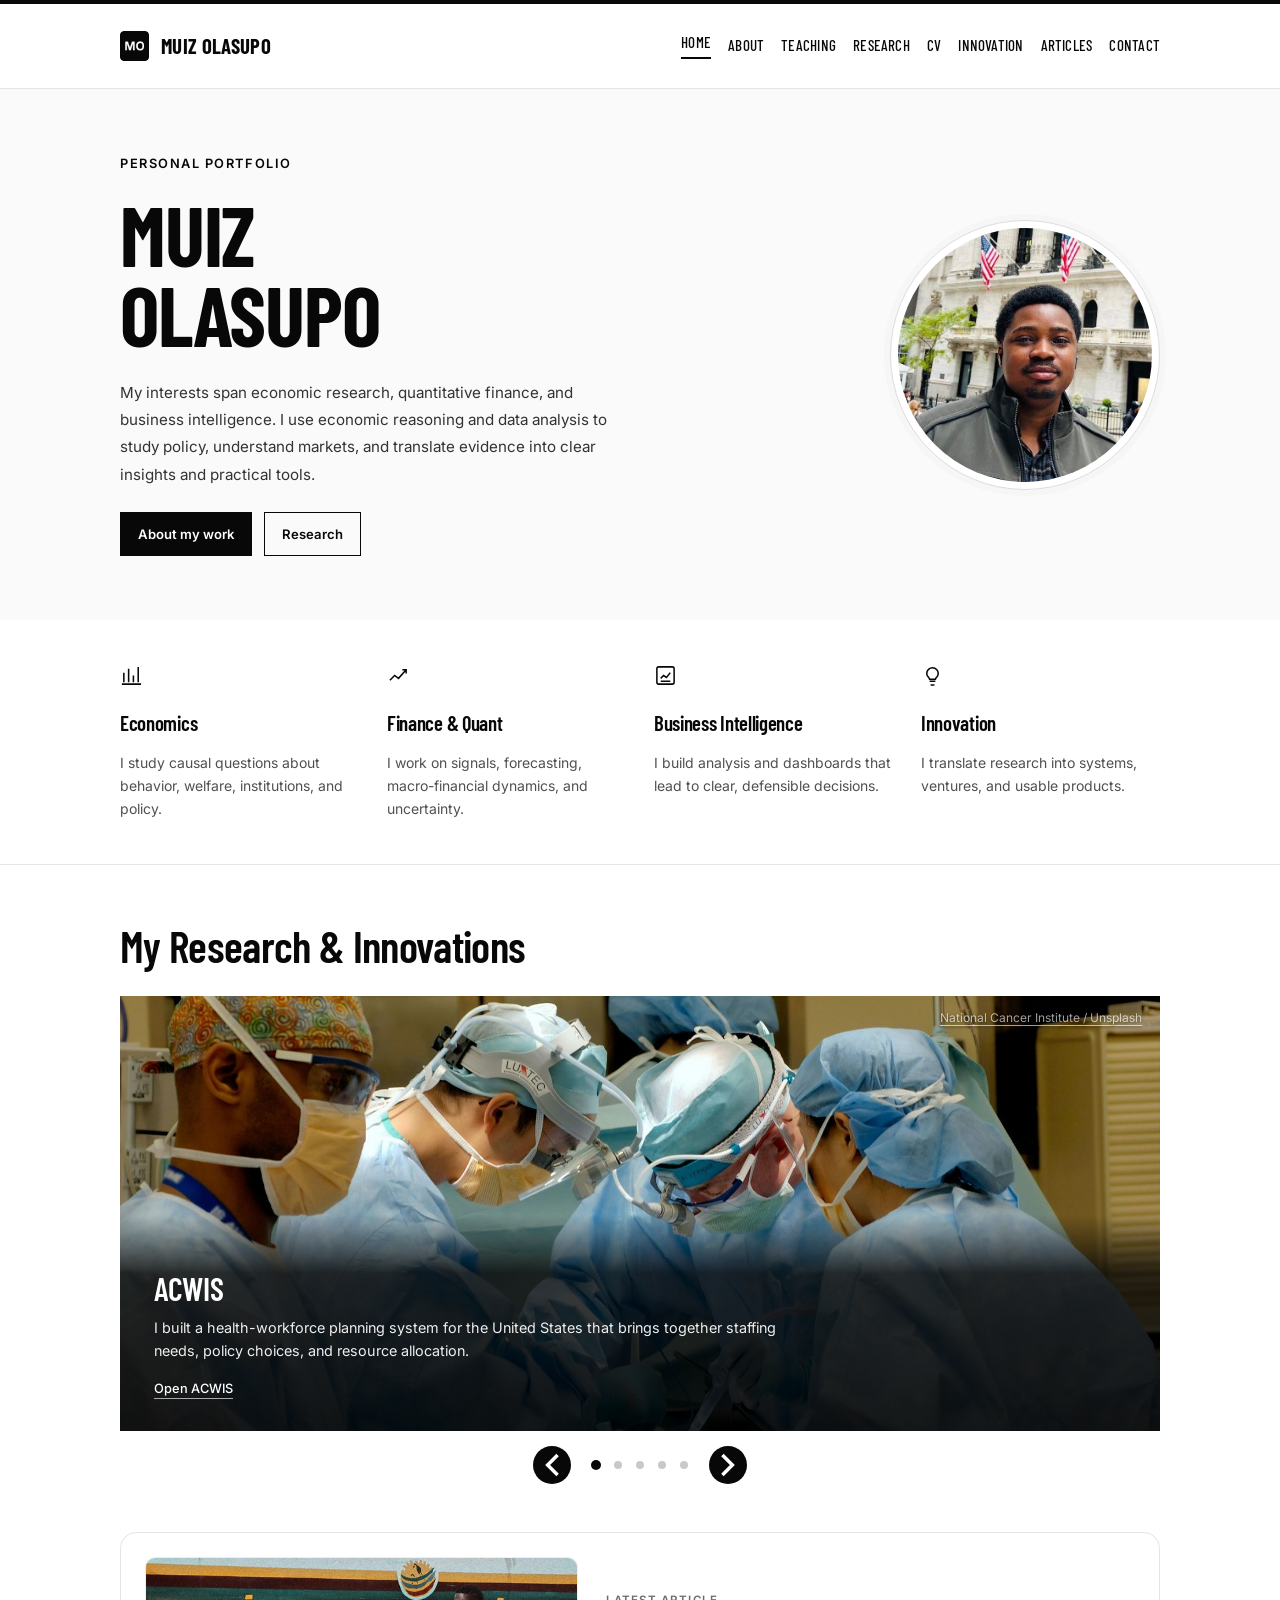
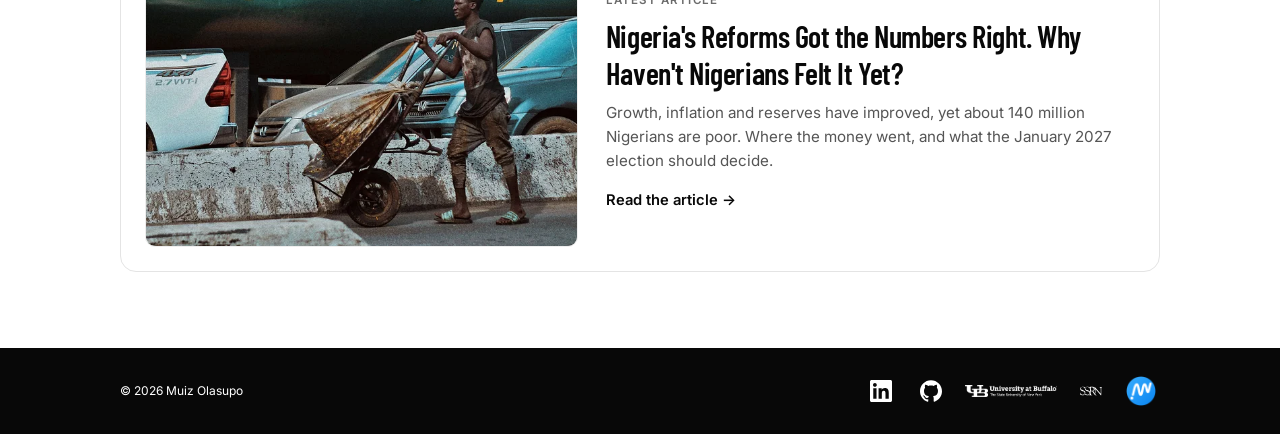
==== commit 3dd59072: "Rename the Papers section to Research Move papers.html to research.html, retitle the page and menu i" ====
--- a/index.html
+++ b/index.html
@@ -58,4 +58,4 @@
     }
   ]
 }
-</script><title>Muiz Olasupo | Personal Portfolio</title><link rel="icon" href="/favicon.ico" sizes="any"><link rel="icon" type="image/png" sizes="48x48" href="/favicon-48.png"><link rel="icon" type="image/png" sizes="96x96" href="/favicon-96.png"><link rel="icon" type="image/png" sizes="192x192" href="/icon-192.png"><link rel="icon" type="image/png" sizes="32x32" href="/favicon-32.png"><link rel="apple-touch-icon" href="/apple-touch-icon.png"><link rel="manifest" href="/site.webmanifest"><meta name="theme-color" content="#080808"><link rel="canonical" href="https://muizolasupo.com/"><link rel="preconnect" href="https://fonts.googleapis.com"><link rel="preconnect" href="https://fonts.gstatic.com" crossorigin><link href="https://fonts.googleapis.com/css2?family=Barlow+Condensed:wght@500;600;700&family=Inter:wght@400;500;600;700&display=swap" rel="stylesheet"><link rel="stylesheet" href="/styles.css"><link rel="stylesheet" href="/story.css"><link rel="stylesheet" href="/photo-story.css"><link rel="stylesheet" href="/monochrome.css"><link rel="stylesheet" href="/refinements.css?v=20261027a"></head><body><nav class="nav" aria-label="Main navigation"><div class="wrap"><a class="brand" href="index.html"><img class="brand-icon" src="/icon-192.png" alt="" width="34" height="34">Muiz Olasupo<b>.</b></a><div class="links"><a class="active" aria-current="page" href="index.html">Home</a><a href="about.html">About</a><a href="teaching.html">Teaching</a><a href="papers.html">Papers</a><a href="cv.html">CV</a><a href="innovation.html">Innovation</a><a href="articles.html">Articles</a><a href="contact.html">Contact</a></div></div></nav><main><header class="hero hero-clean"><div class="wrap hero-grid"><div><div class="eyebrow">Personal Portfolio</div><h1 class="name-display">Muiz<br>Olasupo</h1><p class="hero-copy">My interests span economic research, quantitative finance, and business intelligence. I use economic reasoning and data analysis to study policy, understand markets, and translate evidence into clear insights and practical tools.</p><div class="actions"><a class="btn primary" href="about.html">About my work</a><a class="btn outline" href="papers.html">Research</a></div></div><div class="portrait-clean"><img src="/muiz-olasupo.jpg" alt="Muiz Olasupo outside the New York Stock Exchange"></div></div></header><section class="home-intro"><div class="wrap"><div class="icon-grid"><article class="icon-card"><svg viewBox="0 0 24 24" aria-hidden="true"><path d="M4 19V9m5 10V5m5 14v-7m5 7V3M2 21h20"/></svg><h3>Economics</h3><p>I study causal questions about behavior, welfare, institutions, and policy.</p></article><article class="icon-card"><svg viewBox="0 0 24 24" aria-hidden="true"><path d="M3 17l5-5 4 3 8-9M16 6h4v4"/></svg><h3>Finance & Quant</h3><p>I work on signals, forecasting, macro-financial dynamics, and uncertainty.</p></article><article class="icon-card"><svg viewBox="0 0 24 24" aria-hidden="true"><rect x="3" y="3" width="18" height="18" rx="2"/><path d="M7 15l3-3 3 2 4-5M7 18h10"/></svg><h3>Business Intelligence</h3><p>I build analysis and dashboards that lead to clear, defensible decisions.</p></article><article class="icon-card"><svg viewBox="0 0 24 24" aria-hidden="true"><path d="M9 18h6M10 22h4M8 14c-1.2-1-2-2.5-2-4.2A6 6 0 0 1 18 10c0 1.7-.8 3.2-2 4.2-.7.6-1 1.1-1 1.8H9c0-.7-.3-1.2-1-2z"/></svg><h3>Innovation</h3><p>I translate research into systems, ventures, and usable products.</p></article></div></div></section><section class="carousel-section"><div class="wrap"><div class="section-head"><h2>My Research &amp; Innovations</h2></div><div class="carousel story-carousel" data-carousel tabindex="0" aria-label="My research and innovations slides"><div class="slides"><article class="slide story-slide active" ><div class="story-text"><h2>ACWIS</h2><p>I built a health-workforce planning system for the United States that brings together staffing needs, policy choices, and resource allocation.</p><a class="story-action" href="https://acwis.pages.dev" target="_blank" rel="noopener">Open ACWIS</a></div><div class="story-surface"><figure class="story-photo"><img src="/images/healthcare-team.jpg" alt="A clinical team working together in an operating room" loading="eager" decoding="async"><figcaption><a href="https://unsplash.com/photos/KrsoedfRAf4" target="_blank" rel="noopener">National Cancer Institute / Unsplash</a></figcaption></figure></div></article><article class="slide story-slide " hidden><div class="story-text"><h2>Meso Insights</h2><p>I run an economic research and business intelligence firm that helps organizations make informed decisions.</p><a class="story-action" href="https://mesoinsights.com" target="_blank" rel="noopener">Visit Meso Insights</a></div><div class="story-surface"><figure class="story-photo"><img src="/images/business-analysis.jpg" alt="Colleagues reviewing analysis and reports" loading="lazy" decoding="async"><figcaption><a href="https://unsplash.com/photos/5fNmWej4tAA" target="_blank" rel="noopener">Scott Graham / Unsplash</a></figcaption></figure></div></article><article class="slide story-slide " hidden><div class="story-text"><h2>Applied research</h2><p>Causal questions about economic behavior, policy, and the lives of households.</p><a class="story-action" href="papers.html">Read the working papers</a></div><div class="story-surface"><figure class="story-photo"><img src="/images/library.jpg" alt="Bookshelves in a research library" loading="lazy" decoding="async"><figcaption><a href="https://unsplash.com/photos/2JIvboGLeho" target="_blank" rel="noopener">Susan Q Yin / Unsplash</a></figcaption></figure></div></article><article class="slide story-slide " hidden><div class="story-text"><h2>Finance & quantitative research</h2><p>Economic mechanisms, forecasting, and careful evaluation of uncertainty.</p><a class="story-action" href="about.html">My research approach</a></div><div class="story-surface"><figure class="story-photo"><img src="/images/finance.jpg" alt="Financial market charts displayed on a monitor" loading="lazy" decoding="async"><figcaption><a href="https://unsplash.com/photos/Wb63zqJ5gnE" target="_blank" rel="noopener">Nicholas Cappello / Unsplash</a></figcaption></figure></div></article><article class="slide story-slide " hidden><div class="story-text"><h2>Health systems, wider possibilities</h2><p>ACWIS starts with the U.S. health sector, with a longer-term interest in adaptation to data-scarce economies.</p><a class="story-action" href="innovation.html">More about ACWIS</a></div><div class="story-surface"><figure class="story-photo"><img src="/images/hospital-mayo-wide.jpg" alt="Hospital exterior in Rochester, Minnesota" loading="lazy" decoding="async"><figcaption><a href="https://unsplash.com/photos/jGmBZypoFPc" target="_blank" rel="noopener">Solen Feyissa / Unsplash</a></figcaption></figure></div></article></div><p class="sr-only" data-slide-status aria-live="polite" aria-atomic="true">Slide 1 of 5: ACWIS</p><div class="story-bottom"><button class="carousel-btn prev" aria-label="Previous slide"><svg viewBox="0 0 24 24" aria-hidden="true" focusable="false"><path d="M14.75 6.5 9.25 12l5.5 5.5"/></svg></button><div class="carousel-dots"><button class="carousel-dot active" aria-label="Show ACWIS slide" aria-pressed="true"><span class="sr-only">ACWIS</span></button><button class="carousel-dot " aria-label="Show Meso Insights slide" aria-pressed="false"><span class="sr-only">Meso Insights</span></button><button class="carousel-dot " aria-label="Show Research slide" aria-pressed="false"><span class="sr-only">Research</span></button><button class="carousel-dot " aria-label="Show Quant slide" aria-pressed="false"><span class="sr-only">Quant</span></button><button class="carousel-dot " aria-label="Show Reach slide" aria-pressed="false"><span class="sr-only">Reach</span></button></div><button class="carousel-btn next" aria-label="Next slide"><svg viewBox="0 0 24 24" aria-hidden="true" focusable="false"><path d="M9.25 6.5 14.75 12l-5.5 5.5"/></svg></button></div></div></div></section><section class="article-teaser-section" aria-labelledby="article-teaser-heading"><div class="wrap"><a class="article-teaser" href="/articles/nigeria-reforms.html"><picture><source type="image/webp" srcset="/images/articles/mile12-market-640.webp 640w, /images/articles/mile12-market-960.webp 960w" sizes="(min-width: 701px) 460px, 100vw"><img src="/images/articles/mile12-market-960.jpg" srcset="/images/articles/mile12-market-640.jpg 640w, /images/articles/mile12-market-960.jpg 960w" sizes="(min-width: 701px) 460px, 100vw" alt="A porter pushes a wheelbarrow at Mile 12 Market, Lagos" width="960" height="640" loading="lazy" decoding="async"></picture><div><p class="teaser-kicker">Latest article</p><h2 id="article-teaser-heading">Nigeria's Reforms Got the Numbers Right. Why Haven't Nigerians Felt It Yet?</h2><p class="article-teaser-dek">Growth, inflation and reserves have improved, yet about 140 million Nigerians are poor. Where the money went, and what the January 2027 election should decide.</p><span class="article-card-more">Read the article <span aria-hidden="true">&rarr;</span></span></div></a></div></section></main><footer><div class="wrap foot"><span>© <span data-year></span> Muiz Olasupo</span><div class="social-links" aria-label="Professional profiles"><a class="social-icon " href="https://www.linkedin.com/in/muizolasupo" aria-label="LinkedIn" title="LinkedIn" target="_blank" rel="noopener"><img src="/icons/linkedin.svg" alt=""></a><a class="social-icon" href="https://github.com/muizolasupo" aria-label="GitHub" title="GitHub" target="_blank" rel="noopener"><img src="/icons/github.svg" alt=""></a><a class="social-icon ub-icon" href="https://arts-sciences.buffalo.edu/economics/info-for/current-students/graduate/phd-student-directory.html" aria-label="University at Buffalo" title="University at Buffalo" target="_blank" rel="noopener"><img src="/icons/ub.png" alt=""></a><a class="social-icon" href="https://papers.ssrn.com/sol3/cf_dev/AbsByAuth.cfm?per_id=8171556" aria-label="SSRN author page" title="SSRN author page" target="_blank" rel="noopener"><img src="/icons/ssrn.svg" alt=""></a><a class="social-icon meso-logo" href="https://mesoinsights.com" target="_blank" rel="noopener" aria-label="Meso Insights" title="Meso Insights"><img src="/icons/meso.png" alt=""></a></div></div></footer><script src="/site.js?v=20261003b"></script></body></html>
+</script><title>Muiz Olasupo | Personal Portfolio</title><link rel="icon" href="/favicon.ico" sizes="any"><link rel="icon" type="image/png" sizes="48x48" href="/favicon-48.png"><link rel="icon" type="image/png" sizes="96x96" href="/favicon-96.png"><link rel="icon" type="image/png" sizes="192x192" href="/icon-192.png"><link rel="icon" type="image/png" sizes="32x32" href="/favicon-32.png"><link rel="apple-touch-icon" href="/apple-touch-icon.png"><link rel="manifest" href="/site.webmanifest"><meta name="theme-color" content="#080808"><link rel="canonical" href="https://muizolasupo.com/"><link rel="preconnect" href="https://fonts.googleapis.com"><link rel="preconnect" href="https://fonts.gstatic.com" crossorigin><link href="https://fonts.googleapis.com/css2?family=Barlow+Condensed:wght@500;600;700&family=Inter:wght@400;500;600;700&display=swap" rel="stylesheet"><link rel="stylesheet" href="/styles.css"><link rel="stylesheet" href="/story.css"><link rel="stylesheet" href="/photo-story.css"><link rel="stylesheet" href="/monochrome.css"><link rel="stylesheet" href="/refinements.css?v=20261027a"></head><body><nav class="nav" aria-label="Main navigation"><div class="wrap"><a class="brand" href="index.html"><img class="brand-icon" src="/icon-192.png" alt="" width="34" height="34">Muiz Olasupo<b>.</b></a><div class="links"><a class="active" aria-current="page" href="index.html">Home</a><a href="about.html">About</a><a href="teaching.html">Teaching</a><a href="research.html">Research</a><a href="cv.html">CV</a><a href="innovation.html">Innovation</a><a href="articles.html">Articles</a><a href="contact.html">Contact</a></div></div></nav><main><header class="hero hero-clean"><div class="wrap hero-grid"><div><div class="eyebrow">Personal Portfolio</div><h1 class="name-display">Muiz<br>Olasupo</h1><p class="hero-copy">My interests span economic research, quantitative finance, and business intelligence. I use economic reasoning and data analysis to study policy, understand markets, and translate evidence into clear insights and practical tools.</p><div class="actions"><a class="btn primary" href="about.html">About my work</a><a class="btn outline" href="research.html">Research</a></div></div><div class="portrait-clean"><img src="/muiz-olasupo.jpg" alt="Muiz Olasupo outside the New York Stock Exchange"></div></div></header><section class="home-intro"><div class="wrap"><div class="icon-grid"><article class="icon-card"><svg viewBox="0 0 24 24" aria-hidden="true"><path d="M4 19V9m5 10V5m5 14v-7m5 7V3M2 21h20"/></svg><h3>Economics</h3><p>I study causal questions about behavior, welfare, institutions, and policy.</p></article><article class="icon-card"><svg viewBox="0 0 24 24" aria-hidden="true"><path d="M3 17l5-5 4 3 8-9M16 6h4v4"/></svg><h3>Finance & Quant</h3><p>I work on signals, forecasting, macro-financial dynamics, and uncertainty.</p></article><article class="icon-card"><svg viewBox="0 0 24 24" aria-hidden="true"><rect x="3" y="3" width="18" height="18" rx="2"/><path d="M7 15l3-3 3 2 4-5M7 18h10"/></svg><h3>Business Intelligence</h3><p>I build analysis and dashboards that lead to clear, defensible decisions.</p></article><article class="icon-card"><svg viewBox="0 0 24 24" aria-hidden="true"><path d="M9 18h6M10 22h4M8 14c-1.2-1-2-2.5-2-4.2A6 6 0 0 1 18 10c0 1.7-.8 3.2-2 4.2-.7.6-1 1.1-1 1.8H9c0-.7-.3-1.2-1-2z"/></svg><h3>Innovation</h3><p>I translate research into systems, ventures, and usable products.</p></article></div></div></section><section class="carousel-section"><div class="wrap"><div class="section-head"><h2>My Research &amp; Innovations</h2></div><div class="carousel story-carousel" data-carousel tabindex="0" aria-label="My research and innovations slides"><div class="slides"><article class="slide story-slide active" ><div class="story-text"><h2>ACWIS</h2><p>I built a health-workforce planning system for the United States that brings together staffing needs, policy choices, and resource allocation.</p><a class="story-action" href="https://acwis.pages.dev" target="_blank" rel="noopener">Open ACWIS</a></div><div class="story-surface"><figure class="story-photo"><img src="/images/healthcare-team.jpg" alt="A clinical team working together in an operating room" loading="eager" decoding="async"><figcaption><a href="https://unsplash.com/photos/KrsoedfRAf4" target="_blank" rel="noopener">National Cancer Institute / Unsplash</a></figcaption></figure></div></article><article class="slide story-slide " hidden><div class="story-text"><h2>Meso Insights</h2><p>I run an economic research and business intelligence firm that helps organizations make informed decisions.</p><a class="story-action" href="https://mesoinsights.com" target="_blank" rel="noopener">Visit Meso Insights</a></div><div class="story-surface"><figure class="story-photo"><img src="/images/business-analysis.jpg" alt="Colleagues reviewing analysis and reports" loading="lazy" decoding="async"><figcaption><a href="https://unsplash.com/photos/5fNmWej4tAA" target="_blank" rel="noopener">Scott Graham / Unsplash</a></figcaption></figure></div></article><article class="slide story-slide " hidden><div class="story-text"><h2>Applied research</h2><p>Causal questions about economic behavior, policy, and the lives of households.</p><a class="story-action" href="research.html">Read the working papers</a></div><div class="story-surface"><figure class="story-photo"><img src="/images/library.jpg" alt="Bookshelves in a research library" loading="lazy" decoding="async"><figcaption><a href="https://unsplash.com/photos/2JIvboGLeho" target="_blank" rel="noopener">Susan Q Yin / Unsplash</a></figcaption></figure></div></article><article class="slide story-slide " hidden><div class="story-text"><h2>Finance & quantitative research</h2><p>Economic mechanisms, forecasting, and careful evaluation of uncertainty.</p><a class="story-action" href="about.html">My research approach</a></div><div class="story-surface"><figure class="story-photo"><img src="/images/finance.jpg" alt="Financial market charts displayed on a monitor" loading="lazy" decoding="async"><figcaption><a href="https://unsplash.com/photos/Wb63zqJ5gnE" target="_blank" rel="noopener">Nicholas Cappello / Unsplash</a></figcaption></figure></div></article><article class="slide story-slide " hidden><div class="story-text"><h2>Health systems, wider possibilities</h2><p>ACWIS starts with the U.S. health sector, with a longer-term interest in adaptation to data-scarce economies.</p><a class="story-action" href="innovation.html">More about ACWIS</a></div><div class="story-surface"><figure class="story-photo"><img src="/images/hospital-mayo-wide.jpg" alt="Hospital exterior in Rochester, Minnesota" loading="lazy" decoding="async"><figcaption><a href="https://unsplash.com/photos/jGmBZypoFPc" target="_blank" rel="noopener">Solen Feyissa / Unsplash</a></figcaption></figure></div></article></div><p class="sr-only" data-slide-status aria-live="polite" aria-atomic="true">Slide 1 of 5: ACWIS</p><div class="story-bottom"><button class="carousel-btn prev" aria-label="Previous slide"><svg viewBox="0 0 24 24" aria-hidden="true" focusable="false"><path d="M14.75 6.5 9.25 12l5.5 5.5"/></svg></button><div class="carousel-dots"><button class="carousel-dot active" aria-label="Show ACWIS slide" aria-pressed="true"><span class="sr-only">ACWIS</span></button><button class="carousel-dot " aria-label="Show Meso Insights slide" aria-pressed="false"><span class="sr-only">Meso Insights</span></button><button class="carousel-dot " aria-label="Show Research slide" aria-pressed="false"><span class="sr-only">Research</span></button><button class="carousel-dot " aria-label="Show Quant slide" aria-pressed="false"><span class="sr-only">Quant</span></button><button class="carousel-dot " aria-label="Show Reach slide" aria-pressed="false"><span class="sr-only">Reach</span></button></div><button class="carousel-btn next" aria-label="Next slide"><svg viewBox="0 0 24 24" aria-hidden="true" focusable="false"><path d="M9.25 6.5 14.75 12l-5.5 5.5"/></svg></button></div></div></div></section><section class="article-teaser-section" aria-labelledby="article-teaser-heading"><div class="wrap"><a class="article-teaser" href="/articles/nigeria-reforms.html"><picture><source type="image/webp" srcset="/images/articles/mile12-market-640.webp 640w, /images/articles/mile12-market-960.webp 960w" sizes="(min-width: 701px) 460px, 100vw"><img src="/images/articles/mile12-market-960.jpg" srcset="/images/articles/mile12-market-640.jpg 640w, /images/articles/mile12-market-960.jpg 960w" sizes="(min-width: 701px) 460px, 100vw" alt="A porter pushes a wheelbarrow at Mile 12 Market, Lagos" width="960" height="640" loading="lazy" decoding="async"></picture><div><p class="teaser-kicker">Latest article</p><h2 id="article-teaser-heading">Nigeria's Reforms Got the Numbers Right. Why Haven't Nigerians Felt It Yet?</h2><p class="article-teaser-dek">Growth, inflation and reserves have improved, yet about 140 million Nigerians are poor. Where the money went, and what the January 2027 election should decide.</p><span class="article-card-more">Read the article <span aria-hidden="true">&rarr;</span></span></div></a></div></section></main><footer><div class="wrap foot"><span>© <span data-year></span> Muiz Olasupo</span><div class="social-links" aria-label="Professional profiles"><a class="social-icon " href="https://www.linkedin.com/in/muizolasupo" aria-label="LinkedIn" title="LinkedIn" target="_blank" rel="noopener"><img src="/icons/linkedin.svg" alt=""></a><a class="social-icon" href="https://github.com/muizolasupo" aria-label="GitHub" title="GitHub" target="_blank" rel="noopener"><img src="/icons/github.svg" alt=""></a><a class="social-icon ub-icon" href="https://arts-sciences.buffalo.edu/economics/info-for/current-students/graduate/phd-student-directory.html" aria-label="University at Buffalo" title="University at Buffalo" target="_blank" rel="noopener"><img src="/icons/ub.png" alt=""></a><a class="social-icon" href="https://papers.ssrn.com/sol3/cf_dev/AbsByAuth.cfm?per_id=8171556" aria-label="SSRN author page" title="SSRN author page" target="_blank" rel="noopener"><img src="/icons/ssrn.svg" alt=""></a><a class="social-icon meso-logo" href="https://mesoinsights.com" target="_blank" rel="noopener" aria-label="Meso Insights" title="Meso Insights"><img src="/icons/meso.png" alt=""></a></div></div></footer><script src="/site.js?v=20261003b"></script></body></html>
